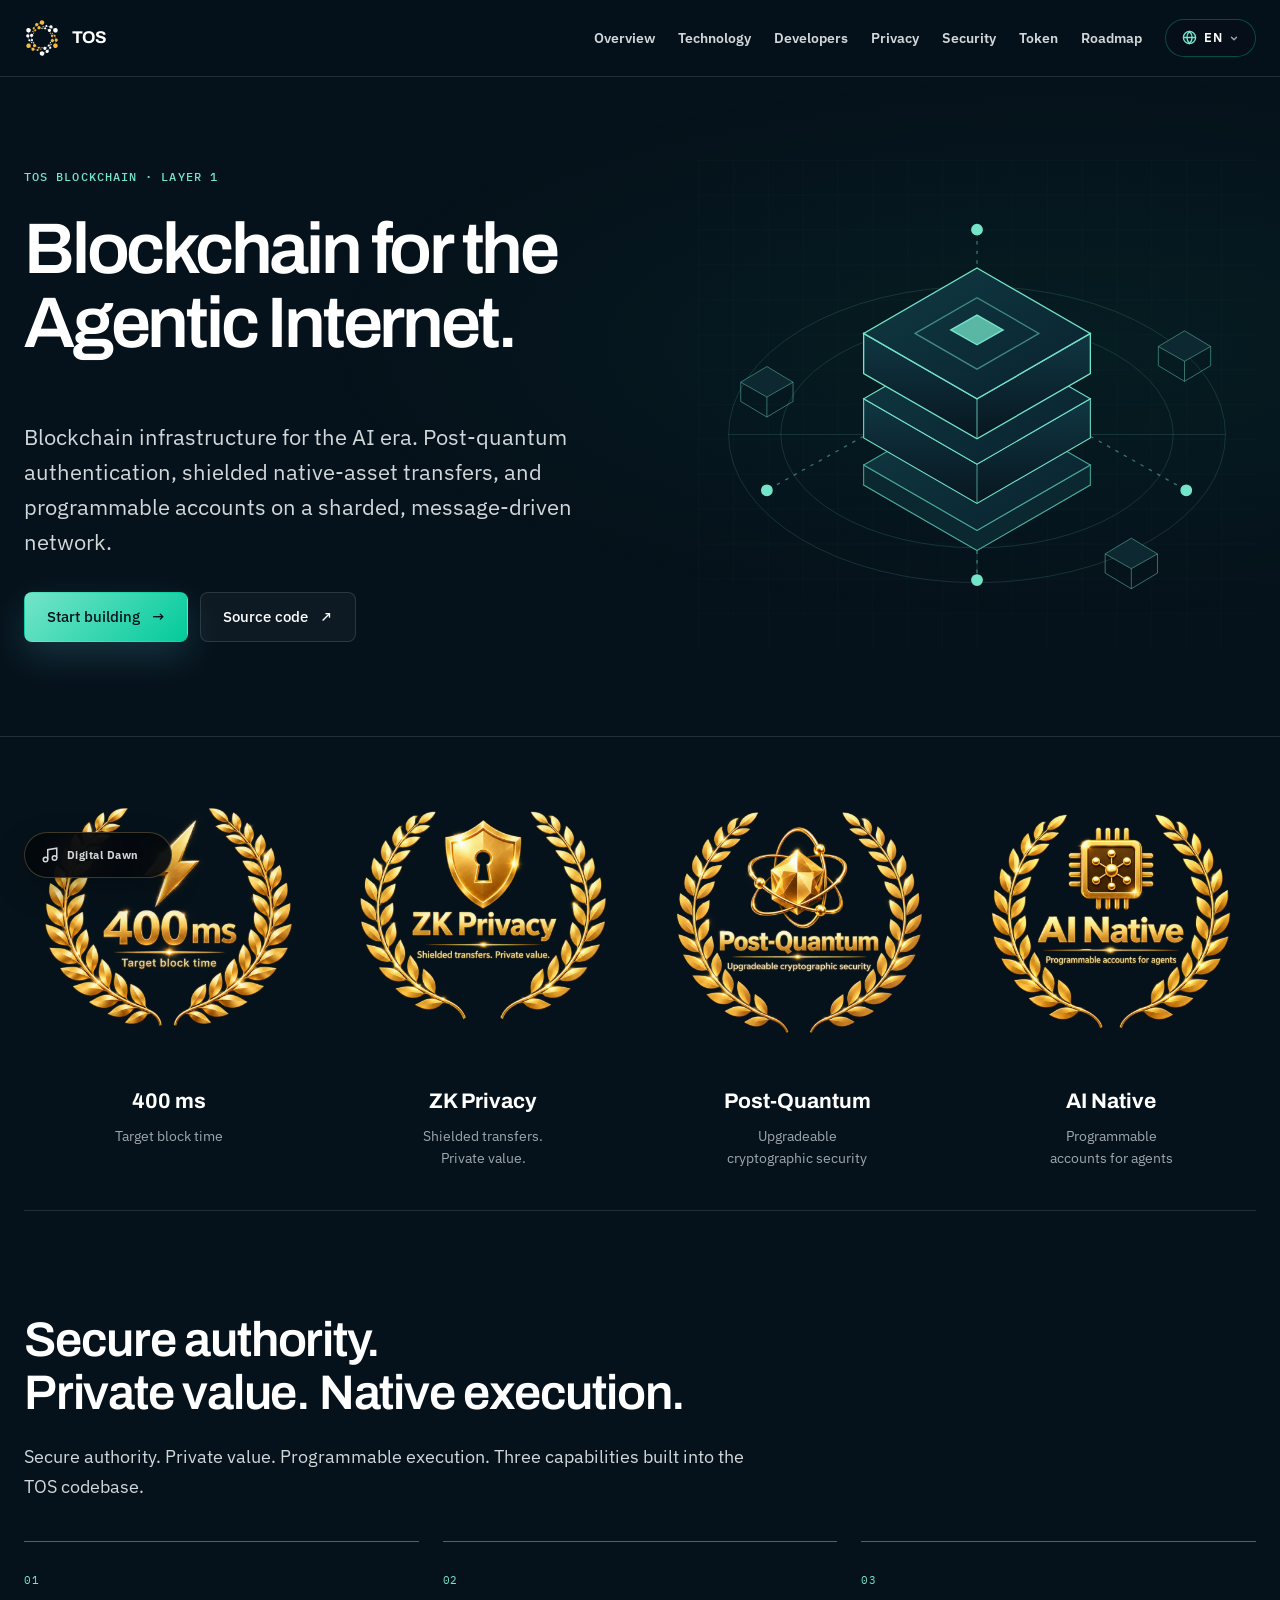
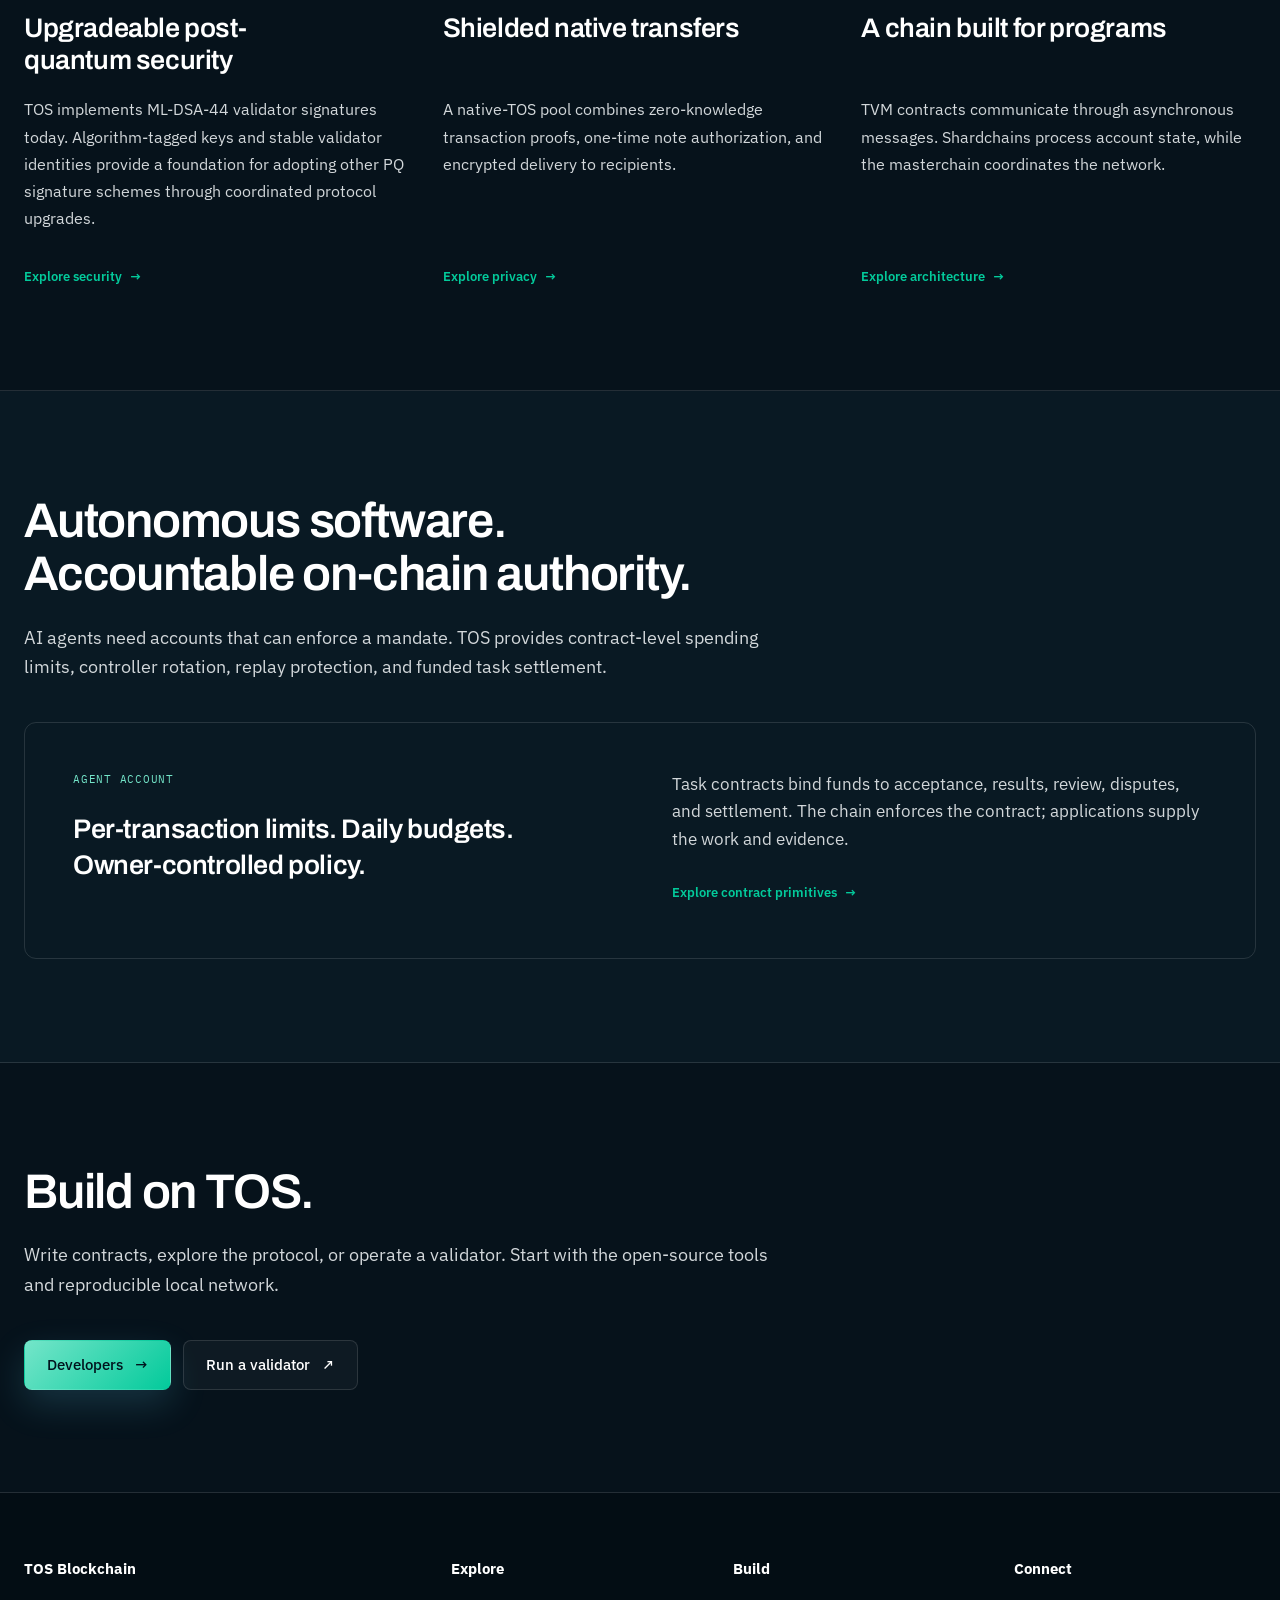
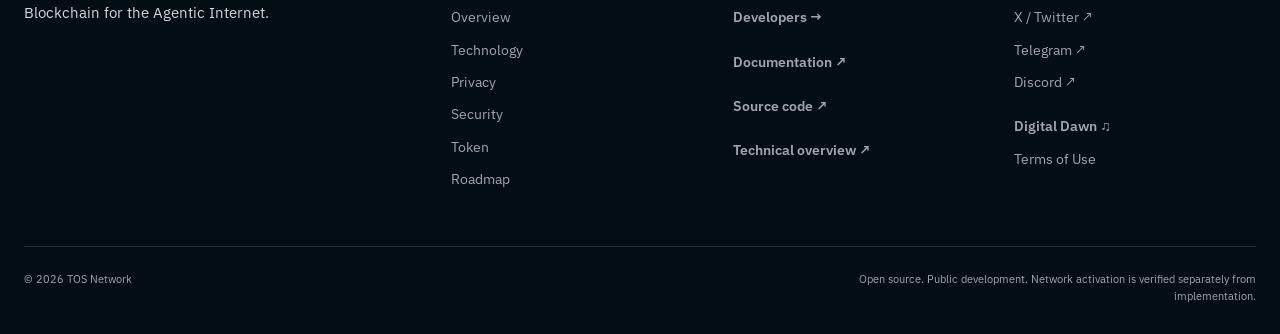
==== index.html @ 02dc3d7e "Restore original Digital Dawn floating player and audio spectrum" ====
<!doctype html>
<html lang="en">
  <head>
    <meta charset="UTF-8" />
    <meta name="viewport" content="width=device-width, initial-scale=1.0" />
    <meta
      name="description"
      content="TOS is blockchain infrastructure for the AI era: post-quantum authentication, shielded native-asset transfers, sharded execution, and programmable accounts."
    />
    <meta name="theme-color" content="#06121b" />
    <meta property="og:type" content="website" />
    <meta property="og:site_name" content="TOS Blockchain" />
    <meta
      property="og:title"
      content="TOS Blockchain | Blockchain for the Agentic Internet"
    />
    <meta
      property="og:description"
      content="TOS is blockchain infrastructure for the AI era: post-quantum authentication, shielded native-asset transfers, sharded execution, and programmable accounts."
    />
    <meta property="og:url" content="https://tos.network/" />
    <meta property="og:image" content="https://tos.network/img/800x800.png" />
    <meta name="twitter:card" content="summary" />
    <meta name="twitter:site" content="@tos_network" />
    <meta
      name="twitter:title"
      content="TOS Blockchain | Blockchain for the Agentic Internet"
    />
    <meta
      name="twitter:description"
      content="TOS is blockchain infrastructure for the AI era: post-quantum authentication, shielded native-asset transfers, sharded execution, and programmable accounts."
    />
    <meta name="twitter:image" content="https://tos.network/img/800x800.png" />
    <title>TOS Blockchain | Blockchain for the Agentic Internet</title>
    <link rel="canonical" href="https://tos.network/" />
    <link rel="icon" href="favicon.ico" />
    <link rel="sitemap" type="application/xml" href="sitemap.xml" />
    <link rel="preconnect" href="https://fonts.googleapis.com" />
    <link rel="preconnect" href="https://fonts.gstatic.com" crossorigin />
    <link
      href="https://fonts.googleapis.com/css2?family=Archivo:wght@500;600;700&amp;family=IBM+Plex+Mono:wght@400;500;600&amp;family=IBM+Plex+Sans:wght@400;500;600&amp;display=swap"
      rel="stylesheet"
    />
    <link rel="stylesheet" href="css/investor-home.css?v=20260828e" />
    <link rel="stylesheet" href="css/design-system.css?v=20260828e" />
    <link rel="stylesheet" href="css/lang-switcher.css?v=20260805b" />
    <link rel="stylesheet" href="css/blockchain.css?v=20261003e" />
    <script type="application/ld+json">
      {
        "@context": "https://schema.org",
        "@type": "WebPage",
        "name": "TOS Blockchain | Blockchain for the Agentic Internet",
        "url": "https://tos.network/",
        "description": "TOS is blockchain infrastructure for the AI era: post-quantum authentication, shielded native-asset transfers, sharded execution, and programmable accounts.",
        "isPartOf": {
          "@type": "WebSite",
          "name": "TOS Blockchain",
          "url": "https://tos.network/"
        }
      }
    </script>
  </head>
  <body class="blockchain-page">
    <a class="skip-link" href="#main">Skip to content</a>
    <header class="site-header" id="siteHeader">
      <div class="shell nav-shell">
        <a class="brand" href="index.html" aria-label="TOS Blockchain home"
          ><img src="img/logo-navbar.svg" alt="" width="36" height="36" /><span
            >TOS</span
          ></a
        ><button
          class="nav-toggle"
          id="navToggle"
          type="button"
          aria-label="Open navigation"
          aria-expanded="false"
          aria-controls="siteNav"
        >
          <span></span><span></span>
        </button>
        <nav class="site-nav" id="siteNav" aria-label="Primary navigation">
          <a href="overview.html"
            ><span data-i18n="nav.overview">Overview</span></a
          ><a href="foundation.html"
            ><span data-i18n="nav.foundation">Technology</span></a
          ><a href="platform.html"
            ><span data-i18n="nav.platform">Developers</span></a
          ><a href="privacy.html"
            ><span data-i18n="nav.privacy">Privacy</span></a
          ><a href="pq.html"><span data-i18n="nav.pq">Security</span></a
          ><a href="token.html"><span data-i18n="nav.token">Token</span></a
          ><a href="roadmap.html"
            ><span data-i18n="nav.roadmap">Roadmap</span></a
          >
          <div class="lang-switcher" id="langSwitcher">
            <button
              class="lang-toggle nav-cta"
              id="langToggle"
              type="button"
              aria-haspopup="listbox"
              aria-expanded="false"
              aria-label="Select language"
            >
              <svg
                class="lang-globe"
                width="15"
                height="15"
                viewBox="0 0 16 16"
                fill="none"
                aria-hidden="true"
              >
                <circle
                  cx="8"
                  cy="8"
                  r="6.5"
                  stroke="currentColor"
                  stroke-width="1.5"
                />
                <path
                  d="M1.5 8h13M8 1.5c1.8 1.8 2.8 4 2.8 6.5s-1 4.7-2.8 6.5c-1.8-1.8-2.8-4-2.8-6.5S6.2 3.3 8 1.5Z"
                  stroke="currentColor"
                  stroke-width="1.5"
                />
              </svg>
              <span class="lang-toggle-code" id="langToggleCode">EN</span>
              <svg
                class="lang-caret"
                width="10"
                height="10"
                viewBox="0 0 12 12"
                fill="none"
                aria-hidden="true"
              >
                <path
                  d="M3 5L6 8L9 5"
                  stroke="currentColor"
                  stroke-width="1.7"
                  stroke-linecap="round"
                  stroke-linejoin="round"
                />
              </svg>
            </button>
            <div class="lang-backdrop" id="langBackdrop"></div>
            <ul
              class="lang-dropdown"
              id="langDropdown"
              role="listbox"
              aria-label="Language"
              aria-hidden="true"
            >
              <li
                role="option"
                class="lang-option is-active"
                data-lang="en"
                aria-selected="true"
              >
                <span class="lang-option-name">English</span
                ><span class="lang-option-code">EN</span>
              </li>
              <li
                role="option"
                class="lang-option"
                data-lang="zh"
                aria-selected="false"
              >
                <span class="lang-option-name">中文</span
                ><span class="lang-option-code">ZH</span>
              </li>
              <li
                role="option"
                class="lang-option"
                data-lang="ja"
                aria-selected="false"
              >
                <span class="lang-option-name">日本語</span
                ><span class="lang-option-code">JA</span>
              </li>
              <li
                role="option"
                class="lang-option"
                data-lang="ko"
                aria-selected="false"
              >
                <span class="lang-option-name">한국어</span
                ><span class="lang-option-code">KO</span>
              </li>
            </ul>
          </div>
        </nav>
      </div>
    </header>
    <main id="main">
      <section class="chain-hero chain-home-hero">
        <div class="shell chain-hero-grid">
          <div class="chain-hero-copy">
            <p data-i18n="home.k" class="eyebrow">TOS Blockchain · Layer 1</p>
            <h1 data-i18n="home.h">
              Blockchain for the<br />Agentic Internet.
            </h1>
            <p data-i18n="home.d" class="chain-lede">
              Blockchain infrastructure for the AI era. Post-quantum
              authentication, shielded native-asset transfers, and programmable
              accounts on a sharded, message-driven network.
            </p>
            <div class="chain-actions">
              <a class="button button-primary" href="platform.html"
                ><span data-i18n="start">Start building</span> →</a
              ><a
                class="button button-secondary"
                href="https://github.com/tosnetwork/tos"
                target="_blank"
                rel="noopener"
                ><span data-i18n="source">Source code</span> ↗</a
              >
            </div>
          </div>
          <div class="chain-hero-art" aria-hidden="true">
            <img src="img/tos-blockchain.svg" width="640" height="560" alt="" />
          </div>
        </div>
      </section>
      <div class="shell chain-spec-strip chain-feature-art">
        <div>
          <picture
            ><source srcset="img/400-ms-home.webp" type="image/webp" />
            <img
              src="img/400-ms.png"
              width="2048"
              height="2048"
              alt=""
              loading="lazy"
              decoding="async"
          /></picture>
          <strong data-i18n="strip.speed.h">400 ms</strong>
          <span data-i18n="strip.speed">Target block time</span>
        </div>
        <div>
          <picture
            ><source srcset="img/zk-privacy-home.webp" type="image/webp" />
            <img
              src="img/zk-privacy.png"
              width="2048"
              height="2048"
              alt=""
              loading="lazy"
              decoding="async"
          /></picture>
          <strong data-i18n="strip.privacy.h">ZK Privacy</strong>
          <span data-i18n="strip.privacy"
            >Shielded transfers. Private value.</span
          >
        </div>
        <div>
          <picture
            ><source srcset="img/post-quantum-home.webp" type="image/webp" />
            <img
              src="img/post-quantum.png"
              width="2048"
              height="2048"
              alt=""
              loading="lazy"
              decoding="async"
          /></picture>
          <strong data-i18n="strip.pq.h">Post-Quantum</strong>
          <span data-i18n="strip.pq">Upgradeable cryptographic security</span>
        </div>
        <div>
          <picture
            ><source srcset="img/ai-native-home.webp" type="image/webp" />
            <img
              src="img/ai-native.png"
              width="2048"
              height="2048"
              alt=""
              loading="lazy"
              decoding="async"
          /></picture>
          <strong data-i18n="strip.ai.h">AI Native</strong>
          <span data-i18n="strip.ai">Programmable accounts for agents</span>
        </div>
      </div>
      <section class="chain-section">
        <div class="shell">
          <div class="chain-section-head">
            <h2 data-i18n="home.core.h">
              Secure authority.<br />Private value. Native execution.
            </h2>
            <p data-i18n="home.core.d">
              Secure authority. Private value. Programmable execution. Three
              capabilities built into the TOS codebase.
            </p>
          </div>
          <div class="chain-card-grid">
            <article class="chain-card">
              <span class="chain-card-number">01</span>
              <h3 data-i18n="home.pq.h">Upgradeable post-quantum security</h3>
              <p data-i18n="home.pq.d">
                TOS implements ML-DSA-44 validator signatures today.
                Algorithm-tagged keys and stable validator identities provide a
                foundation for adopting other PQ signature schemes through
                coordinated protocol upgrades.
              </p>
              <a class="text-link" href="pq.html"
                ><span data-i18n="home.pq.a">Explore security</span> →</a
              >
            </article>
            <article class="chain-card">
              <span class="chain-card-number">02</span>
              <h3 data-i18n="home.privacy.h">Shielded native transfers</h3>
              <p data-i18n="home.privacy.d">
                A native-TOS pool combines zero-knowledge transaction proofs,
                one-time note authorization, and encrypted delivery to
                recipients.
              </p>
              <a class="text-link" href="privacy.html"
                ><span data-i18n="home.privacy.a">Explore privacy</span> →</a
              >
            </article>
            <article class="chain-card">
              <span class="chain-card-number">03</span>
              <h3 data-i18n="home.execution.h">A chain built for programs</h3>
              <p data-i18n="home.execution.d">
                TVM contracts communicate through asynchronous messages.
                Shardchains process account state, while the masterchain
                coordinates the network.
              </p>
              <a class="text-link" href="foundation.html"
                ><span data-i18n="home.execution.a">Explore architecture</span>
                →</a
              >
            </article>
          </div>
        </div>
      </section>
      <section class="chain-section chain-section-tint">
        <div class="shell">
          <div class="chain-section-head">
            <h2 data-i18n="home.agent.h">
              Autonomous software.<br />Accountable on-chain authority.
            </h2>
            <p data-i18n="home.agent.d">
              AI agents need accounts that can enforce a mandate. TOS provides
              contract-level spending limits, controller rotation, replay
              protection, and funded task settlement.
            </p>
          </div>
          <div class="chain-account-panel">
            <div>
              <span class="chain-card-number">AGENT ACCOUNT</span>
              <h3 data-i18n="agent.limit">
                Per-transaction limits. Daily budgets.<br />Owner-controlled
                policy.
              </h3>
            </div>
            <div>
              <p data-i18n="agent.task">
                Task contracts bind funds to acceptance, results, review,
                disputes, and settlement. The chain enforces the contract;
                applications supply the work and evidence.
              </p>
              <a class="text-link" href="platform.html#contracts"
                ><span data-i18n="contracts.link"
                  >Explore contract primitives</span
                >
                →</a
              >
            </div>
          </div>
        </div>
      </section>
      <section class="chain-section">
        <div class="shell">
          <div class="chain-section-head">
            <h2 data-i18n="home.build.h">Build on TOS.</h2>
            <p data-i18n="home.build.d">
              Write contracts, explore the protocol, or operate a validator.
              Start with the open-source tools and reproducible local network.
            </p>
          </div>
          <div class="chain-actions">
            <a class="button button-primary" href="platform.html"
              ><span data-i18n="nav.platform">Developers</span> →</a
            ><a
              class="button button-secondary"
              href="https://github.com/tosnetwork/tos/blob/main/doc/Validator.md"
              target="_blank"
              rel="noopener"
              ><span data-i18n="validator.link">Run a validator</span> ↗</a
            >
          </div>
        </div>
      </section>
    </main>
    <footer class="chain-footer">
      <div class="shell">
        <div class="chain-footer-grid">
          <div>
            <strong>TOS Blockchain</strong>
            <p data-i18n="footer.tag">Blockchain for the Agentic Internet.</p>
          </div>
          <div>
            <strong><span data-i18n="footer.explore">Explore</span></strong
            ><a href="overview.html"
              ><span data-i18n="nav.overview">Overview</span></a
            ><a href="foundation.html"
              ><span data-i18n="nav.foundation">Technology</span></a
            ><a href="privacy.html"
              ><span data-i18n="nav.privacy">Privacy</span></a
            ><a href="pq.html"><span data-i18n="nav.pq">Security</span></a
            ><a href="token.html"><span data-i18n="nav.token">Token</span></a
            ><a href="roadmap.html"
              ><span data-i18n="nav.roadmap">Roadmap</span></a
            >
          </div>
          <div>
            <strong><span data-i18n="footer.build">Build</span></strong
            ><a class="text-link" href="platform.html"
              ><span data-i18n="nav.platform">Developers</span> →</a
            ><a
              class="text-link"
              href="https://github.com/tosnetwork/tos/tree/main/doc"
              target="_blank"
              rel="noopener"
              ><span data-i18n="docs">Documentation</span> ↗</a
            ><a
              class="text-link"
              href="https://github.com/tosnetwork/tos"
              target="_blank"
              rel="noopener"
              ><span data-i18n="source">Source code</span> ↗</a
            ><a
              class="text-link"
              href="https://github.com/tosnetwork/tos/blob/main/doc/pq.pdf"
              target="_blank"
              rel="noopener"
              ><span data-i18n="paper">Technical overview</span> ↗</a
            >
          </div>
          <div>
            <strong><span data-i18n="footer.connect">Connect</span></strong
            ><a href="https://x.com/tos_network" target="_blank" rel="noopener"
              >X / Twitter ↗</a
            ><a href="https://t.me/tos_network" target="_blank" rel="noopener"
              >Telegram ↗</a
            ><a
              href="https://discord.tos.network"
              target="_blank"
              rel="noopener"
              >Discord ↗</a
            ><a href="song/" class="text-link"><span>Digital Dawn ♫</span></a
            ><a href="terms.html"
              ><span data-i18n="terms">Terms of Use</span></a
            >
          </div>
        </div>
        <div class="chain-footer-bottom">
          <span>© <span id="currentYear">2026</span> TOS Network</span
          ><span data-i18n="footer.note"
            >Open source. Public development. Network activation is verified
            separately from implementation.</span
          >
        </div>
      </div>
    </footer>
    <script src="js/i18n.js?v=20261003c"></script>
    <script src="js/lang-switcher.js?v=20260805a"></script>
    <script src="js/blockchain.js?v=20261002a"></script>
    <script src="js/tos-music.js?v=20260802"></script>
  </body>
</html>
---- css/investor-home.css ----
/* Metric-matched fallback for the display face.

   The site loads Archivo with font-display: swap, so the headline first paints
   in a system face and then re-lays out when Archivo arrives. Measured at 62px,
   "Where autonomous Intent" is 735.8px in Archivo and 765.8px in Helvetica Neue
   — a 4.1% reflow on the largest text on the page. size-adjust scales the
   fallback to Archivo's advance width so the swap lands in place instead of
   snapping. The body face needs no equivalent: IBM Plex Sans and Helvetica Neue
   already agree to within 0.1%. */
@font-face {
    font-family: "Archivo Fallback";
    src: local("Helvetica Neue"), local("Helvetica"), local("Arial");
    size-adjust: 96.1%;
    ascent-override: 92%;
    descent-override: 24%;
    line-gap-override: 0%;
}

:root {
    /* The site commits to a dark appearance. Declaring it keeps browser-drawn
       chrome — scrollbars, form controls, spinners — from rendering light
       against it. */
    color-scheme: dark;

    --ink: #ffffff;
    --muted: #9fa7ad;
    --muted-strong: #d2d7da;
    --navy-950: #06121b;
    --navy-900: #081721;
    --navy-850: #0b1923;
    --navy-800: #102431;
    --line: rgba(255, 255, 255, 0.12);
    --line-strong: rgba(3, 202, 155, 0.34);
    --cyan: #03ca9b;
    --cyan-bright: #74e5c9;
    /* Lifted from #299a99, which reached only 4.68:1 on the card surface.
       Dark interfaces want 7:1 for custom foreground colors, not 4.5:1. */
    --blue: #40c0be;
    --mint: #03ca9b;
    --gold: #d8b76b;
    --danger: #ff8f8f;

    /* Type roles. Display carries headline authority, body carries the
       institutional register, mono carries on-chain data. */
    --font-display: "Archivo", "Archivo Fallback", "Helvetica Neue", Arial, sans-serif;
    --font-body: "IBM Plex Sans", "Helvetica Neue", Arial, sans-serif;
    --font-mono: "IBM Plex Mono", ui-monospace, "SFMono-Regular", Consolas, monospace;

    /* Type ladder.

       Eleven rungs with names that say what they are for, replacing the thirty
       ad-hoc pixel sizes this sheet used to carry. The point of a scale is not
       the ratio between rungs — it is that a size can only be chosen from the
       ladder, so two things that look the same size are the same size. Large
       numerals in the metric cards ride the same top rungs as display headings
       rather than keeping a private set. */
--text-2xs:  clamp(10px, 0.585rem + 0.167vw, 11.5px);
    --text-xs:   clamp(12px, 0.710rem + 0.167vw, 13.5px);
    --text-sm:   clamp(13.5px, 0.778rem + 0.278vw, 16px);
    --text-base: clamp(15px, 0.885rem + 0.222vw, 17px);
    --text-md:   clamp(16.5px, 0.965rem + 0.278vw, 19px);
    --text-lg:   clamp(18px, 1.046rem + 0.333vw, 21px);
    --text-xl:   clamp(20px, 1.144rem + 0.444vw, 24px);
    --text-2xl:  clamp(22px, 1.164rem + 0.889vw, 30px);
    --text-3xl:  clamp(28px, 1.433rem + 1.333vw, 40px);
    --text-4xl:  clamp(32px, 1.419rem + 2.444vw, 54px);
    --text-5xl:  clamp(38px, 1.742rem + 2.667vw, 62px);


    /* Spacing ladder.

       Sixty-three distinct pixel gaps became eleven rungs. Negative space is
       how grouping is expressed, so gaps that differ by one or two pixels are
       not a finer distinction — they are noise that makes "these two belong
       together" impossible to say. */
    --space-1: 4px;
    --space-2: 8px;
    --space-3: 12px;
    --space-4: 16px;
    --space-5: 20px;
    --space-6: 24px;
    --space-7: 32px;
    --space-8: 40px;
    --space-9: 48px;
    --space-10: 64px;
    --space-11: 80px;

    --space-section: clamp(72px, 9vw, 120px);
    --space-section-lg: clamp(96px, 12vw, 168px);

    --shell: min(1240px, calc(100vw - 48px));
    --shell-narrow: min(760px, calc(100vw - 48px));

    /* Shape lock: controls 8px, cards 12px, panels 16px. No pills,
       no mixed systems. Institutional reads tighter than consumer. */
    --radius-control: 8px;
    --radius-sm: 12px;
    --radius-md: 12px;
    --radius-lg: 16px;

    --shadow: 0 24px 64px rgba(0, 0, 0, 0.38);
}

*,
*::before,
*::after {
    box-sizing: border-box;
}

html {
    scroll-behavior: smooth;
    scroll-padding-top: var(--space-11);
}

body {
    margin: 0;
    color: var(--ink);
    background:
        radial-gradient(circle at 85% 6%, rgba(3, 202, 155, 0.085), transparent 28rem),
        radial-gradient(circle at 0% 16%, rgba(41, 154, 153, 0.055), transparent 30rem),
        var(--navy-950);
    font-family: var(--font-body);
    font-size: var(--text-sm);
    line-height: 1.65;
    overflow-x: hidden;
}

body::before {
    content: "";
    position: fixed;
    inset: 0;
    z-index: -1;
    pointer-events: none;
    opacity: 0.2;
    background-image:
        linear-gradient(rgba(255,255,255,0.025) 1px, transparent 1px),
        linear-gradient(90deg, rgba(255,255,255,0.025) 1px, transparent 1px);
    background-size: 64px 64px;
    -webkit-mask-image: linear-gradient(to bottom, black, transparent 72%);
    mask-image: linear-gradient(to bottom, black, transparent 72%);
}

::selection {
    color: #02131d;
    background: var(--cyan);
}

img {
    display: block;
    max-width: 100%;
}

.visually-hidden {
    position: absolute !important;
    width: 1px !important;
    height: 1px !important;
    padding: 0 !important;
    margin: -1px !important;
    overflow: hidden !important;
    clip: rect(0, 0, 0, 0) !important;
    white-space: nowrap !important;
    border: 0 !important;
}

a {
    color: inherit;
    text-decoration: none;
}

button,
a {
    -webkit-tap-highlight-color: transparent;
}

button,
input {
    font: inherit;
}

h1,
h2,
h3,
p {
    margin-top: 0;
}

h1,
h2,
h3 {
    font-family: var(--font-display);
    letter-spacing: -0.03em;
}

.shell {
    width: var(--shell);
    margin-inline: auto;
}

.skip-link {
    position: fixed;
    top: 12px;
    left: 12px;
    z-index: 200;
    padding: var(--space-2) var(--space-4);
    border-radius: 8px;
    color: #00121c;
    background: var(--cyan);
    transform: translateY(-150%);
}

.skip-link:focus {
    transform: translateY(0);
}

.site-header {
    position: fixed;
    top: 0;
    right: 0;
    left: 0;
    z-index: 100;
    border-bottom: 1px solid transparent;
    transition: background 180ms ease, border-color 180ms ease, backdrop-filter 180ms ease;
}

.site-header.is-scrolled {
    border-color: var(--line);
    background: rgba(3, 8, 18, 0.84);
    -webkit-backdrop-filter: blur(20px);
    backdrop-filter: blur(20px);
}

.nav-shell {
    display: flex;
    min-height: 76px;
    align-items: center;
    justify-content: space-between;
    gap: var(--space-5);
}

.brand {
    display: inline-flex;
    flex-shrink: 0;
    align-items: center;
    gap: var(--space-3);
    font-family: var(--font-display);
    font-weight: 700;
    letter-spacing: -0.03em;
    white-space: nowrap;
}

.brand img {
    width: 36px;
    height: 36px;
}

.site-nav {
    display: flex;
    align-items: center;
    gap: var(--space-7);
    min-width: 0;
    overflow: visible;
    scrollbar-width: thin;
    scrollbar-color: var(--line-strong) transparent;
}

.site-nav::-webkit-scrollbar {
    height: 4px;
}

.site-nav::-webkit-scrollbar-track {
    background: transparent;
}

.site-nav::-webkit-scrollbar-thumb {
    background: var(--line-strong);
    border-radius: 4px;
}

.site-nav > a {
    flex-shrink: 0;
    white-space: nowrap;
    color: var(--muted-strong);
    font-size: var(--text-xs);
    font-weight: 600;
    transition: color 160ms ease;
}

.site-nav > a:hover,
.site-nav > a:focus-visible {
    color: var(--cyan-bright);
}

.site-nav .nav-cta {
    position: sticky;
    right: 0;
    z-index: 1;
    flex-shrink: 0;
    padding: var(--space-2) var(--space-4);
    border: 1px solid var(--line-strong);
    border-radius: 999px;
    color: var(--ink);
    background: rgba(6, 14, 26, 0.94);
    -webkit-backdrop-filter: blur(10px);
    backdrop-filter: blur(10px);
}

.nav-toggle {
    display: none;
    width: 44px;
    height: 44px;
    border: 1px solid var(--line);
    border-radius: 12px;
    background: rgba(255,255,255,0.035);
}

.nav-toggle span {
    display: block;
    width: 20px;
    height: 1px;
    margin: 6px auto;
    background: var(--ink);
    transition: transform 160ms ease;
}

.hero {
    position: relative;
    min-height: 890px;
    padding: 166px 0 104px;
    overflow: hidden;
}

.hero::after {
    content: "";
    position: absolute;
    right: -20%;
    bottom: -48%;
    width: 880px;
    height: 880px;
    border-radius: 50%;
    background: radial-gradient(circle, rgba(50, 136, 255, 0.18), rgba(50, 136, 255, 0) 68%);
    pointer-events: none;
}

.hero-grid {
    position: absolute;
    inset: 0;
    opacity: 0.38;
    background-image:
        linear-gradient(rgba(83, 157, 255, 0.08) 1px, transparent 1px),
        linear-gradient(90deg, rgba(83, 157, 255, 0.08) 1px, transparent 1px);
    background-size: 72px 72px;
    -webkit-mask-image: radial-gradient(ellipse at 55% 20%, black 5%, transparent 70%);
    mask-image: radial-gradient(ellipse at 55% 20%, black 5%, transparent 70%);
}

.hero-orbit {
    position: absolute;
    top: 5%;
    right: -8%;
    width: 640px;
    height: 640px;
    border: 1px solid rgba(101, 221, 255, 0.12);
    border-radius: 50%;
}

.hero-orbit::before,
.hero-orbit::after {
    content: "";
    position: absolute;
    width: 8px;
    height: 8px;
    border-radius: 50%;
    background: var(--cyan);
    box-shadow: 0 0 20px var(--cyan);
}

.hero-orbit::before {
    top: 17%;
    left: 13%;
}

.hero-orbit::after {
    right: 5%;
    bottom: 30%;
}

.hero-orbit-two {
    top: 20%;
    right: 4%;
    width: 420px;
    height: 420px;
    opacity: 0.7;
}

.hero-layout {
    position: relative;
    z-index: 2;
    display: grid;
    grid-template-columns: minmax(0, 1.55fr) minmax(340px, 0.72fr);
    gap: var(--space-11);
    align-items: center;
}

.eyebrow,
.kicker {
    color: var(--cyan);
    font-size: var(--text-2xs);
    font-weight: 600;
    letter-spacing: 0.12em;
    text-transform: uppercase;
}

.eyebrow {
    display: inline-flex;
    align-items: center;
    gap: var(--space-2);
    margin-bottom: var(--space-6);
    padding: var(--space-2) var(--space-3);
    border: 1px solid rgba(101, 221, 255, 0.2);
    border-radius: 999px;
    background: rgba(101, 221, 255, 0.045);
}

.kicker {
    color: var(--gold);
}

.eyebrow-dot {
    width: 7px;
    height: 7px;
    border-radius: 50%;
    background: var(--mint);
    box-shadow: 0 0 16px var(--mint);
}

.hero h1 {
    max-width: 900px;
    margin-bottom: var(--space-6);
    font-size: var(--text-5xl);
    font-weight: 700;
    line-height: 0.99;
}

.hero h1 span {
    color: transparent;
    background: linear-gradient(108deg, #fff 0%, var(--cyan-bright) 45%, #67a4ff 100%);
    -webkit-background-clip: text;
    background-clip: text;
}

.hero-lede {
    max-width: 800px;
    margin-bottom: var(--space-4);
    color: var(--muted-strong);
    font-size: var(--text-xl);
    line-height: 1.52;
}

.hero-detail {
    max-width: 760px;
    margin-bottom: var(--space-7);
    color: var(--muted);
    font-size: var(--text-sm);
}

.hero-actions {
    display: flex;
    flex-wrap: wrap;
    gap: var(--space-3);
}

.button {
    display: inline-flex;
    min-height: 50px;
    align-items: center;
    justify-content: center;
    gap: var(--space-3);
    padding: var(--space-3) var(--space-5);
    border: 1px solid var(--line);
    border-radius: 12px;
    font-size: var(--text-xs);
    font-weight: 600;
    transition: transform 160ms ease, border-color 160ms ease, background 160ms ease;
}

.button:hover,
.button:focus-visible {
    transform: translateY(-2px);
}

.button-primary {
    border-color: transparent;
    color: #00131d;
    background: linear-gradient(135deg, var(--cyan-bright), var(--cyan));
    box-shadow: 0 14px 36px rgba(101, 221, 255, 0.17);
}

.button-secondary {
    color: var(--ink);
    background: rgba(255,255,255,0.035);
}

.button-secondary:hover,
.button-secondary:focus-visible {
    border-color: var(--line-strong);
    background: rgba(101, 221, 255, 0.05);
}

.maturity-line {
    display: flex;
    flex-wrap: wrap;
    gap: var(--space-2) var(--space-6);
    margin-top: var(--space-7);
    margin-bottom: 0;
    padding: 0;
    color: var(--muted);
    font-size: var(--text-2xs);
    list-style: none;
}

.maturity-line li {
    position: relative;
}

.maturity-line li:not(:last-child)::after {
    content: "";
    position: absolute;
    top: 50%;
    right: -14px;
    width: 3px;
    height: 3px;
    border-radius: 50%;
    background: var(--line-strong);
}

.maturity-line strong {
    margin-right: var(--space-1);
    color: var(--mint);
}

.hero-thesis {
    padding: var(--space-6);
    border: 1px solid var(--line-strong);
    border-radius: var(--radius-lg);
    background:
        linear-gradient(145deg, rgba(19, 47, 76, 0.08), rgba(6, 16, 30, 0.13));
    box-shadow: var(--shadow);
    -webkit-backdrop-filter: blur(3px);
    backdrop-filter: blur(3px);
}

.panel-label {
    margin-bottom: var(--space-1);
    color: var(--muted);
    font-size: var(--text-2xs);
    font-weight: 600;
    letter-spacing: 0.12em;
    text-transform: uppercase;
}

.thesis-item {
    display: grid;
    grid-template-columns: 34px 1fr;
    gap: var(--space-3);
    padding: 22px 0;
    border-bottom: 1px solid var(--line);
}

.thesis-item:last-child {
    padding-bottom: var(--space-1);
    border-bottom: 0;
}

.thesis-item > span {
    color: var(--cyan);
    font-family: var(--font-display);
    font-size: var(--text-2xs);
    font-weight: 700;
}

.thesis-item strong {
    display: block;
    margin-bottom: var(--space-1);
    color: var(--ink);
    font-family: var(--font-display);
    font-size: var(--text-sm);
}

.thesis-item p {
    margin-bottom: 0;
    color: var(--muted);
    font-size: var(--text-xs);
    line-height: 1.6;
}

.proof-strip {
    position: relative;
    z-index: 3;
    border-top: 1px solid var(--line);
    border-bottom: 1px solid var(--line);
    background: rgba(8, 21, 36, 0.72);
}

.proof-grid {
    display: grid;
    grid-template-columns: repeat(4, 1fr);
}

.proof-grid > div {
    padding: var(--space-5) var(--space-6);
    border-right: 1px solid var(--line);
}

.proof-grid > div:first-child {
    padding-left: 0;
}

.proof-grid > div:last-child {
    border-right: 0;
}

.proof-grid span,
.proof-grid strong {
    display: block;
}

.proof-grid span {
    margin-bottom: var(--space-1);
    color: var(--gold);
    font-size: var(--text-2xs);
    font-weight: 600;
    letter-spacing: 0.12em;
    text-transform: uppercase;
}

.proof-grid strong {
    color: var(--muted-strong);
    font-size: var(--text-xs);
    font-weight: 600;
}

.agent-ecosystem {
    position: relative;
    overflow: hidden;
    padding: clamp(88px, 9vw, 140px) 0 clamp(72px, 8vw, 120px);
    border-bottom: 1px solid var(--line);
    background:
        radial-gradient(circle at 84% 25%, rgba(216, 183, 107, 0.06), transparent 30%),
        #06121b;
}

.agent-ecosystem::before {
    position: absolute;
    inset: 0;
    background-image: linear-gradient(rgba(255, 255, 255, 0.022) 1px, transparent 1px), linear-gradient(90deg, rgba(255, 255, 255, 0.022) 1px, transparent 1px);
    background-size: 56px 56px;
    content: "";
    pointer-events: none;
}

.agent-ecosystem-intro {
    position: relative;
    z-index: 1;
    display: grid;
    grid-template-columns: minmax(0, 1.1fr) minmax(300px, 0.65fr);
    gap: var(--space-10);
    align-items: end;
    margin-bottom: var(--space-9);
}

.agent-ecosystem-intro h2 {
    max-width: 780px;
    margin: 12px 0 0;
    color: #f4f7fb;
    font: 700 var(--text-3xl)/1.05 var(--font-display);
    letter-spacing: -0.03em;
    text-transform: uppercase;
}

.agent-ecosystem-intro > p {
    max-width: 520px;
    margin: 0 0 4px;
    color: #93a5b9;
    font-size: var(--text-sm);
    line-height: 1.7;
}

.agent-ecosystem-grid {
    position: relative;
    z-index: 1;
    display: flex;
    flex-wrap: wrap;
    align-items: stretch;
    justify-content: center;
    gap: var(--space-4);
    margin: 0;
    padding: 0;
    list-style: none;
}

@media (max-width: 820px) {
    .agent-ecosystem-intro {
        grid-template-columns: 1fr;
        gap: var(--space-6);
        margin-bottom: var(--space-7);
    }
}

.agent-chip {
    display: flex;
    width: 128px;
    flex-direction: column;
    align-items: center;
    gap: var(--space-2);
    padding: var(--space-5) var(--space-2) var(--space-4);
    border: 1px solid var(--line);
    border-radius: var(--radius-md);
    background: rgba(255, 255, 255, 0.02);
    transition: border-color 0.2s ease, transform 0.2s ease, background 0.2s ease;
}

.agent-chip:hover {
    border-color: var(--line-strong);
    background: rgba(255, 255, 255, 0.045);
    transform: translateY(-2px);
}

.agent-icon {
    display: flex;
    align-items: center;
    justify-content: center;
    width: 40px;
    height: 40px;
    color: var(--cyan);
}

.agent-chip:nth-child(3n+2) .agent-icon {
    color: var(--gold);
}

.agent-chip:nth-child(3n+3) .agent-icon {
    color: var(--cyan-bright);
}

.agent-icon svg {
    width: 100%;
    height: 100%;
}

.agent-chip-brand {
    border-color: rgba(216, 183, 107, 0.28);
    background: rgba(216, 183, 107, 0.05);
}

.agent-chip-brand:hover {
    border-color: rgba(216, 183, 107, 0.5);
    background: rgba(216, 183, 107, 0.08);
}

.agent-chip-brand .agent-icon {
    width: 44px;
    height: 44px;
}

.agent-icon img {
    width: 100%;
    height: 100%;
    object-fit: contain;
}

.agent-chip-brand .agent-name {
    color: var(--muted-strong);
}

.agent-name {
    color: var(--muted);
    font-size: var(--text-xs);
    font-weight: 600;
    letter-spacing: 0.04em;
    text-align: center;
}

@media (max-width: 640px) {
    .agent-chip {
        width: 104px;
        padding: var(--space-4) var(--space-2) var(--space-3);
    }

    .agent-icon {
        width: 32px;
        height: 32px;
    }
}

.section {
    position: relative;
    padding: 128px 0;
}

.section-intro {
    display: grid;
    grid-template-columns: 0.85fr 1.55fr 1fr;
    gap: var(--space-9);
    align-items: start;
    margin-bottom: var(--space-10);
}

.section-intro.narrow {
    display: block;
    max-width: 850px;
}

.section-intro.narrow h2 {
    max-width: 780px;
}

.section-intro .kicker,
.kicker {
    margin: 6px 0 16px;
}

.section-intro h2,
.edge h2,
.flywheel h2,
.diligence h2,
.faq h2 {
    margin-bottom: 0;
    font-size: var(--text-3xl);
    line-height: 1.1;
}

.section-intro > p:last-child,
.section-intro.narrow > p:last-child {
    color: var(--muted);
    font-size: var(--text-base);
}

.section-intro.narrow > p:last-child {
    max-width: 730px;
    margin-top: var(--space-5);
}

.opportunity {
    background: linear-gradient(180deg, rgba(8, 20, 34, 0.84), rgba(3, 8, 18, 0));
}

.opportunity .section-intro.narrow {
    max-width: 1020px;
}

.opportunity .section-intro.narrow h2 + p {
    max-width: 730px;
    margin-top: var(--space-5);
}

.a2a-economy {
    border-top: 1px solid var(--line);
}

.a2a-tagline {
    margin: 0 0 28px;
    max-width: 640px;
    font-family: var(--font-display);
    font-weight: 700;
    font-size: var(--text-2xl);
    line-height: 1.25;
    background: linear-gradient(100deg, #fff 0%, var(--gold) 60%, #f2c879 100%);
    -webkit-background-clip: text;
    background-clip: text;
    color: transparent;
}

.a2a-visual {
    position: relative;
    margin-bottom: var(--space-9);
}

.a2a-visual-copy {
    position: absolute;
    inset: 18px;
    z-index: 2;
    display: flex;
    flex-direction: column;
    gap: var(--space-4);
    max-width: 640px;
    padding: var(--space-8) var(--space-9);
    background: linear-gradient(115deg, rgba(3, 8, 18, 0.92) 0%, rgba(3, 8, 18, 0.78) 42%, rgba(3, 8, 18, 0.1) 82%, rgba(3, 8, 18, 0) 100%);
    pointer-events: none;
}

.a2a-visual-copy .kicker {
    margin: 0;
}

.a2a-visual-copy h2 {
    margin: 0;
    font-size: var(--text-3xl);
    line-height: 1.15;
}

.a2a-visual-copy > p:last-child {
    margin: 0;
    max-width: 520px;
    color: var(--muted);
    font-size: var(--text-sm);
    line-height: 1.65;
}

.shift-grid {
    display: grid;
    grid-template-columns: repeat(3, 1fr);
    gap: var(--space-4);
}

.shift-card {
    position: relative;
    min-height: 360px;
    padding: var(--space-7);
    border: 1px solid var(--line-strong);
    border-radius: var(--radius-md);
    overflow: hidden;
    background:
        linear-gradient(155deg, rgba(18, 44, 71, 0.22), rgba(6, 14, 26, 0.3));
}

.shift-card::after {
    content: "";
    position: absolute;
    right: -80px;
    bottom: -100px;
    width: 220px;
    height: 220px;
    border-radius: 50%;
    background: radial-gradient(circle, rgba(69, 153, 255, 0.16), transparent 68%);
}

.shift-number {
    display: block;
    margin-bottom: var(--space-11);
    color: rgba(101, 221, 255, 0.44);
    font-family: var(--font-display);
    font-size: var(--text-xs);
    font-weight: 700;
}

.shift-tag {
    margin-bottom: var(--space-2);
    color: var(--mint);
    font-size: var(--text-2xs);
    font-weight: 700;
    letter-spacing: 0.12em;
    text-transform: uppercase;
}

.shift-card h3 {
    margin-bottom: var(--space-4);
    font-size: var(--text-xl);
    line-height: 1.2;
}

.shift-card > p:last-child {
    position: relative;
    z-index: 2;
    margin-bottom: 0;
    color: var(--muted);
    font-size: var(--text-xs);
}

.platform {
    border-top: 1px solid var(--line);
}

.transaction-flow {
    display: grid;
    grid-template-columns: repeat(5, 1fr);
    gap: var(--space-6);
    align-items: center;
    margin: 58px 0 52px;
    padding: var(--space-6);
    border: 1px solid var(--line);
    border-radius: var(--radius-md);
    background: rgba(9, 24, 39, 0.72);
    list-style: none;
}

.flow-step {
    position: relative;
    min-height: 160px;
    padding: var(--space-5);
    border-radius: var(--radius-sm);
    background: rgba(255,255,255,0.025);
}

.flow-step:not(:last-child)::after {
    content: "";
    position: absolute;
    top: 50%;
    left: calc(100% + 1px);
    width: 26px;
    height: 1px;
    background: linear-gradient(90deg, var(--line-strong), var(--cyan));
}

.flow-step span {
    display: block;
    margin-bottom: var(--space-6);
    color: var(--cyan);
    font-size: var(--text-2xs);
    font-weight: 600;
}

.flow-step strong {
    display: block;
    margin-bottom: var(--space-2);
    font-family: var(--font-display);
    font-size: var(--text-base);
}

.flow-step p {
    margin: 0;
    color: var(--muted);
    font-size: var(--text-2xs);
    line-height: 1.55;
}

.principles-grid {
    display: grid;
    grid-template-columns: repeat(auto-fit, minmax(220px, 1fr));
    gap: var(--space-4);
}

.principle {
    padding: var(--space-6);
    border-top: 1px solid var(--line-strong);
    background: linear-gradient(180deg, rgba(101, 221, 255, 0.05), transparent);
}

.principle-icon {
    display: grid;
    width: 42px;
    height: 42px;
    margin-bottom: var(--space-6);
    place-items: center;
    border: 1px solid var(--line-strong);
    border-radius: 50%;
    color: var(--cyan);
    font-size: var(--text-2xs);
    font-weight: 600;
}

.principle h3 {
    margin-bottom: var(--space-3);
    font-size: var(--text-md);
}

.principle p {
    margin: 0;
    color: var(--muted);
    font-size: var(--text-xs);
}

.openfox {
    overflow: hidden;
    border-top: 1px solid rgba(216, 183, 107, 0.22);
    border-bottom: 1px solid rgba(216, 183, 107, 0.22);
    background:
        radial-gradient(circle at 18% 28%, rgba(216, 183, 107, 0.13), transparent 28rem),
        radial-gradient(circle at 88% 78%, rgba(114, 210, 178, 0.09), transparent 28rem),
        linear-gradient(155deg, rgba(12, 27, 42, 0.96), rgba(4, 11, 20, 0.98));
}

.openfox-grid {
    position: absolute;
    inset: 0;
    opacity: 0.25;
    pointer-events: none;
    background-image:
        linear-gradient(rgba(216, 183, 107, 0.055) 1px, transparent 1px),
        linear-gradient(90deg, rgba(216, 183, 107, 0.055) 1px, transparent 1px);
    background-size: 72px 72px;
    -webkit-mask-image: radial-gradient(ellipse at 35% 40%, black, transparent 72%);
    mask-image: radial-gradient(ellipse at 35% 40%, black, transparent 72%);
}

.openfox-intro {
    position: relative;
    display: grid;
    grid-template-columns: minmax(300px, 0.68fr) minmax(0, 1.32fr);
    gap: var(--space-11);
    align-items: center;
}

.openfox-identity {
    position: relative;
    display: grid;
    min-height: 470px;
    place-items: center;
    align-content: center;
    padding: var(--space-9) var(--space-7);
    border: 1px solid rgba(216, 183, 107, 0.25);
    border-radius: var(--radius-lg);
    text-align: center;
    background:
        linear-gradient(145deg, rgba(216, 183, 107, 0.08), rgba(8, 21, 34, 0.88));
    box-shadow: var(--shadow);
}

.openfox-identity::before,
.openfox-identity::after {
    content: "";
    position: absolute;
    width: 9px;
    height: 9px;
    border: 1px solid var(--gold);
    border-radius: 50%;
    background: var(--navy-900);
    box-shadow: none;
}

.openfox-identity::before {
    top: 22px;
    right: 24px;
}

.openfox-identity::after {
    bottom: 26px;
    left: 22px;
    border-color: var(--mint);
    box-shadow: none;
}

.openfox-state {
    position: absolute;
    top: 22px;
    left: 22px;
    padding: var(--space-2) var(--space-2);
    border: 1px solid rgba(216, 183, 107, 0.3);
    border-radius: 999px;
    color: var(--gold);
    font-size: var(--text-2xs);
    font-weight: 600;
    letter-spacing: 0.12em;
    text-transform: uppercase;
    background: rgba(216, 183, 107, 0.05);
}

.openfox-identity img {
    width: auto;
    height: 210px;
    max-width: 100%;
    margin-bottom: var(--space-6);
    object-fit: contain;
    filter: drop-shadow(0 20px 32px rgba(0, 0, 0, 0.28));
}

.openfox-identity > p {
    max-width: 310px;
    margin: 21px 0 0;
    color: var(--muted);
    font-size: var(--text-2xs);
}

.openfox-pitch h2 {
    max-width: 800px;
    margin-bottom: var(--space-6);
    font-size: var(--text-3xl);
    line-height: 1.04;
}

.openfox-pitch .openfox-lede {
    max-width: 790px;
    margin-bottom: var(--space-4);
    color: var(--muted-strong);
    font-size: var(--text-md);
}

.openfox-pitch > p:not(.kicker):not(.openfox-lede) {
    max-width: 740px;
    margin-bottom: var(--space-3);
    color: var(--muted);
    font-size: var(--text-xs);
}

.openfox-pitch code {
    color: var(--cyan-bright);
}

.openfox-equation {
    position: relative;
    display: grid;
    grid-template-columns: 1fr 42px 1fr 42px 1fr;
    gap: var(--space-2);
    align-items: stretch;
    margin-top: var(--space-11);
    padding: var(--space-3);
    border: 1px solid var(--line);
    border-radius: var(--radius-lg);
    background: rgba(2, 8, 15, 0.58);
}

.openfox-equation article {
    min-width: 0;
    padding: var(--space-6);
    border: 1px solid rgba(120, 207, 231, 0.18);
    border-radius: 12px;
    background: rgba(120, 207, 231, 0.035);
}

.openfox-equation article.openfox-equation-fox {
    border-color: rgba(216, 183, 107, 0.32);
    background: linear-gradient(145deg, rgba(216, 183, 107, 0.1), rgba(114, 210, 178, 0.035));
}

.openfox-equation article > span,
.openfox-equation article > strong {
    display: block;
}

.openfox-equation article > span {
    margin-bottom: var(--space-4);
    color: var(--cyan);
    font-size: var(--text-2xs);
    font-weight: 600;
    letter-spacing: 0.12em;
    text-transform: uppercase;
}

.openfox-equation article.openfox-equation-fox > span {
    color: var(--gold);
}

.openfox-equation article > strong {
    margin-bottom: var(--space-3);
    color: var(--ink);
    font-family: var(--font-display);
    font-size: var(--text-xl);
}

.openfox-equation article > p {
    margin: 0;
    color: var(--muted);
    font-size: var(--text-2xs);
}

.openfox-equation > i {
    display: grid;
    place-items: center;
    color: var(--gold);
    font-family: var(--font-display);
    font-size: var(--text-xl);
    font-style: normal;
}

.openfox-loop {
    display: grid;
    grid-template-columns: repeat(4, 1fr);
    gap: var(--space-3);
    margin: 22px 0 0;
    padding: 0;
    list-style: none;
}

.openfox-loop li {
    min-height: 230px;
    padding: var(--space-6);
    border: 1px solid var(--line);
    border-radius: var(--radius-md);
    background: rgba(255, 255, 255, 0.025);
}

.openfox-loop span,
.openfox-loop strong {
    display: block;
}

.openfox-loop span {
    margin-bottom: var(--space-9);
    color: var(--gold);
    font-size: var(--text-2xs);
    font-weight: 600;
}

.openfox-loop strong {
    margin-bottom: var(--space-2);
    font-family: var(--font-display);
    font-size: var(--text-base);
}

.openfox-loop p {
    margin: 0;
    color: var(--muted);
    font-size: var(--text-2xs);
}

.openfox-boundary {
    display: grid;
    grid-template-columns: minmax(250px, 0.65fr) minmax(0, 1.35fr);
    gap: var(--space-8);
    align-items: center;
    margin-top: var(--space-5);
    padding: var(--space-6) var(--space-7);
    border-left: 2px solid var(--gold);
    background: rgba(216, 183, 107, 0.055);
}

.openfox-boundary strong {
    font-family: var(--font-display);
    font-size: var(--text-base);
}

.openfox-boundary p {
    margin: 0;
    color: var(--muted);
    font-size: var(--text-2xs);
}

.ard-discovery {
    overflow: hidden;
    border-top: 1px solid var(--line);
    border-bottom: 1px solid var(--line);
    background:
        radial-gradient(circle at 9% 12%, rgba(114, 210, 178, 0.1), transparent 26rem),
        radial-gradient(circle at 91% 84%, rgba(77, 136, 223, 0.14), transparent 30rem),
        rgba(6, 17, 30, 0.72);
}

.ard-stack {
    padding: var(--space-2);
    border: 1px solid var(--line);
    border-radius: var(--radius-lg);
    background: rgba(2, 8, 16, 0.55);
    box-shadow: var(--shadow);
}

.ard-layer {
    padding: var(--space-7);
    border: 1px solid var(--line);
    border-radius: 12px;
}

.ard-layer-open {
    border-color: rgba(114, 210, 178, 0.26);
    background:
        linear-gradient(135deg, rgba(114, 210, 178, 0.08), rgba(5, 16, 28, 0.78));
}

.ard-layer-tos {
    border-color: rgba(120, 207, 231, 0.28);
    background:
        linear-gradient(135deg, rgba(77, 136, 223, 0.1), rgba(5, 16, 28, 0.82));
}

.ard-layer-heading {
    display: flex;
    align-items: flex-start;
    justify-content: space-between;
    gap: var(--space-6);
    margin-bottom: var(--space-6);
}

.ard-layer-heading span {
    display: block;
    margin-bottom: var(--space-2);
    color: var(--muted);
    font-size: var(--text-2xs);
    font-weight: 600;
    letter-spacing: 0.12em;
    text-transform: uppercase;
}

.ard-layer-heading h3 {
    margin: 0;
    font-size: var(--text-3xl);
    line-height: 1.15;
}

.ard-layer-heading b {
    flex: 0 0 auto;
    padding: var(--space-2) var(--space-3);
    border: 1px solid var(--line-strong);
    border-radius: 999px;
    color: var(--cyan-bright);
    font-size: var(--text-2xs);
    letter-spacing: 0.12em;
    text-transform: uppercase;
    background: rgba(120, 207, 231, 0.06);
}

.ard-layer-open .ard-layer-heading b {
    border-color: rgba(114, 210, 178, 0.34);
    color: var(--mint);
    background: rgba(114, 210, 178, 0.06);
}

.ard-flow {
    display: grid;
    grid-template-columns: 1fr 30px 1fr 30px 1fr;
    gap: var(--space-2);
    align-items: stretch;
}

.ard-flow > div {
    min-width: 0;
    padding: var(--space-5);
    border: 1px solid rgba(114, 210, 178, 0.18);
    border-radius: 12px;
    background: rgba(255, 255, 255, 0.025);
}

.ard-flow > i {
    display: grid;
    place-items: center;
    color: var(--mint);
    font-style: normal;
}

.ard-flow small,
.ard-flow strong,
.ard-flow code {
    display: block;
}

.ard-flow small {
    margin-bottom: var(--space-3);
    color: var(--mint);
    font-size: var(--text-2xs);
    font-weight: 600;
    letter-spacing: 0.12em;
    text-transform: uppercase;
}

.ard-flow strong {
    margin-bottom: var(--space-2);
    font-family: var(--font-display);
    font-size: var(--text-base);
}

.ard-flow code {
    color: var(--muted);
    font-size: var(--text-2xs);
    line-height: 1.5;
    overflow-wrap: anywhere;
}

.ard-handoff {
    display: flex;
    min-height: 88px;
    align-items: center;
    justify-content: center;
    gap: var(--space-4);
    color: var(--muted);
    text-align: center;
}

.ard-handoff span {
    font-size: var(--text-2xs);
    font-weight: 600;
    letter-spacing: 0.12em;
    text-transform: uppercase;
}

.ard-handoff i {
    color: var(--cyan);
    font-size: var(--text-md);
    font-style: normal;
}

.ard-handoff strong {
    color: var(--muted-strong);
    font-size: var(--text-2xs);
    font-weight: 600;
}

.ard-transaction {
    display: grid;
    grid-template-columns: repeat(4, 1fr);
    gap: var(--space-2);
    margin: 0;
    padding: 0;
    list-style: none;
}

.ard-transaction li {
    min-width: 0;
    padding: var(--space-5);
    border: 1px solid rgba(120, 207, 231, 0.17);
    border-radius: 12px;
    background: rgba(255, 255, 255, 0.025);
}

.ard-transaction span,
.ard-transaction strong,
.ard-transaction small {
    display: block;
}

.ard-transaction span {
    margin-bottom: var(--space-4);
    color: var(--cyan);
    font-size: var(--text-2xs);
    font-weight: 600;
}

.ard-transaction strong {
    margin-bottom: var(--space-2);
    font-family: var(--font-display);
    font-size: var(--text-sm);
}

.ard-transaction small {
    color: var(--muted);
    font-size: var(--text-2xs);
    line-height: 1.5;
}

.ard-value-grid {
    display: grid;
    grid-template-columns: repeat(3, 1fr);
    gap: var(--space-4);
    margin-top: var(--space-5);
}

.ard-value {
    padding: var(--space-6);
    border-top: 1px solid var(--line-strong);
    background: linear-gradient(180deg, rgba(120, 207, 231, 0.045), transparent);
}

.ard-value > span {
    display: block;
    margin-bottom: var(--space-8);
    color: var(--cyan);
    font-size: var(--text-2xs);
    font-weight: 700;
}

.ard-value h3 {
    margin-bottom: var(--space-3);
    font-size: var(--text-lg);
}

.ard-value p {
    margin: 0;
    color: var(--muted);
    font-size: var(--text-xs);
}

.ard-spec-link {
    margin-top: var(--space-7);
}

.mesh {
    position: relative;
    overflow: hidden;
    border-top: 1px solid var(--line);
}

.mesh > .shell {
    position: relative;
    z-index: 2;
}

.mesh-grid-bg-wrap {
    position: absolute;
    inset: 0;
    overflow: hidden;
    pointer-events: none;
    z-index: 0;
    opacity: 0.5;
    -webkit-mask-image: radial-gradient(ellipse 85% 75% at 50% 32%, black 30%, transparent 82%);
    mask-image: radial-gradient(ellipse 85% 75% at 50% 32%, black 30%, transparent 82%);
}

.mesh-grid-bg-wrap canvas {
    display: block;
    width: 100%;
    height: 100%;
}

@media (max-width: 820px) {
    .mesh-grid-bg-wrap {
        opacity: 0.24;
        -webkit-mask-image: linear-gradient(180deg, black 0%, black 30%, transparent 72%);
        mask-image: linear-gradient(180deg, black 0%, black 30%, transparent 72%);
    }
}

.closing-wave-bg-wrap {
    position: absolute;
    inset: 0;
    overflow: hidden;
    pointer-events: none;
    z-index: 0;
    opacity: 0.4;
    -webkit-mask-image: radial-gradient(ellipse 65% 60% at 50% 45%, black 30%, transparent 78%);
    mask-image: radial-gradient(ellipse 65% 60% at 50% 45%, black 30%, transparent 78%);
}

.closing-wave-bg-wrap canvas {
    display: block;
    width: 100%;
    height: 100%;
}

@media (max-width: 820px) {
    .closing-wave-bg-wrap {
        opacity: 0.2;
    }
}

/* Network metrics: independently layered cards on one continuous proof rail. */
.network-metrics {
    position: relative;
    overflow: hidden;
    padding: clamp(88px, 9vw, 140px) 0 clamp(72px, 8vw, 120px);
    border-bottom: 1px solid var(--line);
    background:
        radial-gradient(circle at 16% 45%, rgba(3, 202, 155, 0.06), transparent 28%),
        #06121b;
}

.network-metrics::before {
    position: absolute;
    inset: 0;
    background-image: linear-gradient(rgba(255, 255, 255, 0.022) 1px, transparent 1px), linear-gradient(90deg, rgba(255, 255, 255, 0.022) 1px, transparent 1px);
    background-size: 56px 56px;
    content: "";
    pointer-events: none;
}

/* Shared card language: softer Bitfinex-style surfaces across the homepage. */
.hero-thesis,
.shift-card,
.edge-card,
.leverage-card,
.status-panel,
.token-metric,
.economics-card {
    border-color: rgba(255, 255, 255, 0.12);
    border-radius: 12px;
    box-shadow: 0 18px 55px rgba(0, 0, 0, 0.18);
}

.network-metrics-intro {
    position: relative;
    z-index: 1;
    display: grid;
    grid-template-columns: minmax(0, 1.1fr) minmax(300px, 0.65fr);
    gap: var(--space-10);
    align-items: end;
    margin-bottom: var(--space-9);
}

.network-metrics-intro h2 {
    max-width: 780px;
    margin: 12px 0 0;
    color: #f4f7fb;
    font: 700 var(--text-3xl)/0.98 var(--font-display);
    letter-spacing: -0.03em;
    text-transform: uppercase;
}

.network-metrics-intro > p {
    max-width: 520px;
    margin: 0 0 4px;
    color: #93a5b9;
    font-size: var(--text-sm);
    line-height: 1.7;
}

.metrics-marquee {
    position: relative;
    z-index: 1;
    width: 100%;
    padding: 16px 0 30px;
    mask-image: linear-gradient(90deg, transparent, #000 4%, #000 96%, transparent);
}

.metrics-track {
    display: flex;
    width: max-content;
    animation: metrics-drift 52s linear infinite;
    will-change: transform;
}

.metrics-group {
    display: flex;
    flex: none;
    gap: var(--space-4);
    align-items: stretch;
    height: 300px;
    padding-right: var(--space-4);
}

.metric-module {
    flex: 0 0 300px;
    height: 300px;
}

.metric-card-volume { order: 1; }
.metric-stack-activity { order: 2; }
.metric-card-compute { order: 3; }
.metric-stack-market { order: 4; }
.metric-card-statement { order: 5; }
.metric-card-accent { order: 6; }
.metric-card-storage { order: 7; }
.metric-card-mix { order: 8; }
.metric-stack-infrastructure { order: 9; }
.metric-card-latency { order: 10; }

.metric-card {
    position: relative;
    display: flex;
    flex-direction: column;
    overflow: hidden;
    align-items: center;
    justify-content: center;
    padding: var(--space-6);
    border: 1px solid transparent;
    border-radius: 12px;
    background: linear-gradient(#0b1923, #0b1923) padding-box, linear-gradient(126deg, rgba(3, 202, 155, 0.08), rgba(3, 202, 155, 0.36), rgba(255, 255, 255, 0.08)) border-box;
    box-shadow: 0 18px 55px rgba(0, 0, 0, 0.22);
    text-align: center;
}

.metric-card::before {
    position: absolute;
    inset: 0;
    background-image: url("data:image/svg+xml,%3Csvg xmlns='http://www.w3.org/2000/svg' width='80' height='80' viewBox='0 0 80 80'%3E%3Cfilter id='n'%3E%3CfeTurbulence type='fractalNoise' baseFrequency='.75' numOctaves='2' stitchTiles='stitch'/%3E%3C/filter%3E%3Crect width='100%25' height='100%25' filter='url(%23n)' opacity='.11'/%3E%3C/svg%3E");
    mix-blend-mode: overlay;
    opacity: 0.45;
    content: "";
    pointer-events: none;
}

.metric-stack {
    display: grid;
    grid-template-rows: 1fr 1fr;
    gap: var(--space-4);
}

.metric-stack .metric-card {
    min-height: 0;
    padding: var(--space-4) var(--space-5);
}

.metric-card > span,
.metric-card > p,
.metric-card > strong,
.metric-card > em {
    position: relative;
    z-index: 1;
}

.metric-card > span {
    color: #9aa9ba;
    font-size: var(--text-xs);
    font-weight: 500;
}

.metric-card > strong {
    color: #f4f7fa;
    font: 700 var(--text-4xl)/0.95 var(--font-display);
    letter-spacing: -0.03em;
}

.metric-card > p {
    max-width: 250px;
    margin: 0;
    color: #8fa0b2;
    font-size: var(--text-xs);
    line-height: 1.5;
}

.metric-card > em {
    align-self: flex-end;
    color: #62d5a7;
    font-size: var(--text-xs);
    font-style: normal;
    font-weight: 600;
}

.metric-stack .metric-card > strong {
    margin: 9px 0 0;
    font-size: var(--text-3xl);
}

.metric-stack .metric-card > em {
    position: absolute;
    right: 22px;
    bottom: 20px;
}

.metric-card-volume {
    flex-basis: 365px;
    justify-content: flex-start;
    background: linear-gradient(rgba(19, 69, 76, 0.2), rgba(19, 69, 76, 0.2)) padding-box, linear-gradient(126deg, rgba(3, 202, 155, 0.08), rgba(3, 202, 155, 0.42), rgba(255, 255, 255, 0.08)) border-box;
}

.metric-card-volume > strong {
    margin-top: var(--space-4);
    color: #effff8;
    font-size: var(--text-5xl);
}

.metric-card-volume > span { margin-top: var(--space-2); color: #a9cabe; }

.metric-curves {
    position: absolute;
    right: 0;
    bottom: 0;
    left: 0;
    width: 100%;
    height: 142px;
    overflow: visible;
}

.metric-curves .curve {
    fill: none;
    stroke-linecap: round;
    stroke-width: 2.2;
    vector-effect: non-scaling-stroke;
}

.metric-curves .curve-one { stroke: rgba(3, 202, 155, 0.95); filter: drop-shadow(0 0 7px rgba(3, 202, 155, 0.34)); }
.metric-curves .curve-two { stroke: rgba(93, 213, 191, 0.62); }
.metric-curves .curve-three { stroke: rgba(255, 255, 255, 0.27); }

.metric-card-capacity {
    flex-basis: 365px;
    justify-content: flex-start;
    background: linear-gradient(rgba(19, 69, 76, 0.14), rgba(11, 25, 35, 0.98)) padding-box, linear-gradient(126deg, rgba(3, 202, 155, 0.06), rgba(3, 202, 155, 0.36), rgba(255, 255, 255, 0.08)) border-box;
}

.metric-card-capacity > strong {
    margin-top: var(--space-4);
    color: #effff8;
    font-size: var(--text-5xl);
}

.metric-card-capacity > span {
    display: flex;
    gap: var(--space-2);
    align-items: baseline;
    margin-top: var(--space-2);
    color: #a9cabe;
}

.metric-card-capacity > span b {
    color: #03ca9b;
    font: 700 var(--text-base)/1 var(--font-display);
    letter-spacing: 0.04em;
}

.metric-capacity-chart,
.metric-storage-chart {
    position: absolute;
    right: 0;
    bottom: 0;
    left: 0;
    width: 100%;
    height: 142px;
    overflow: visible;
}

.capacity-line {
    fill: none;
    stroke-linecap: round;
    stroke-width: 2.1;
    vector-effect: non-scaling-stroke;
}

.capacity-line-one { stroke: rgba(3, 202, 155, 0.95); filter: drop-shadow(0 0 7px rgba(3, 202, 155, 0.3)); }
.capacity-line-two { stroke: rgba(51, 167, 159, 0.68); }
.capacity-line-three { stroke: rgba(173, 231, 219, 0.32); }

.metric-card-storage {
    background: linear-gradient(rgba(14, 51, 61, 0.18), rgba(11, 25, 35, 0.98)) padding-box, linear-gradient(126deg, rgba(41, 154, 153, 0.08), rgba(3, 202, 155, 0.32), rgba(255, 255, 255, 0.08)) border-box;
}

.storage-area { vector-effect: non-scaling-stroke; }
.storage-area-back { fill: rgba(112, 206, 188, 0.12); stroke: rgba(151, 224, 210, 0.42); stroke-width: 1.4; }
.storage-area-mid { fill: rgba(3, 202, 155, 0.14); stroke: rgba(3, 202, 155, 0.62); stroke-width: 1.5; }
.storage-area-front { fill: rgba(10, 103, 101, 0.26); stroke: rgba(48, 168, 159, 0.8); stroke-width: 1.6; }

.metric-card-statement {
    flex-basis: 320px;
    background: linear-gradient(rgba(19, 69, 76, 0.2), rgba(19, 69, 76, 0.2)) padding-box, linear-gradient(126deg, rgba(3, 202, 155, 0.06), rgba(3, 202, 155, 0.35), rgba(255, 255, 255, 0.08)) border-box;
}

.metric-card-statement > strong { color: #fff; font-size: var(--text-5xl); }
.metric-card-statement > span { margin-top: var(--space-4); color: #9fa7ad; font-size: var(--text-sm); }

.metric-card-accent {
    flex-basis: 320px;
    gap: var(--space-4);
    background: linear-gradient(rgba(19, 69, 76, 0.2), rgba(19, 69, 76, 0.2)) padding-box, linear-gradient(126deg, rgba(3, 202, 155, 0.06), rgba(3, 202, 155, 0.42), rgba(255, 255, 255, 0.08)) border-box;
}

.metric-card-accent > span { color: #9fa7ad; font-size: var(--text-sm); }

.metric-ring {
    position: relative;
    z-index: 1;
    display: grid;
    width: 166px;
    height: 166px;
    border-radius: 50%;
    background: conic-gradient(#03ca9b var(--ring-value), rgba(255, 255, 255, 0.08) 0);
    box-shadow: 0 0 34px rgba(3, 202, 155, 0.12);
    place-items: center;
}

.metric-ring::before {
    position: absolute;
    width: 136px;
    height: 136px;
    border-radius: inherit;
    background: #0d2029;
    content: "";
}

.metric-ring span {
    position: relative;
    color: #fff;
    font: 700 var(--text-3xl)/1 var(--font-display);
}

.metric-card-mix,
.metric-card-latency {
    flex-basis: 340px;
}

.metric-card-mix { display: grid; grid-template-columns: 142px 1fr; grid-template-rows: 1fr auto; gap: var(--space-3) var(--space-4); text-align: left; }
.metric-pie { position: relative; z-index: 1; display: grid; width: 142px; height: 142px; border-radius: 50%; background: conic-gradient(#03ca9b 0 46%, #2e8e89 46% 78%, #96aaa9 78% 100%); place-items: center; }
.metric-pie::before { position: absolute; width: 94px; height: 94px; border-radius: 50%; background: #0b1923; content: ""; }
.metric-pie span { position: relative; color: #fff; font: 700 var(--text-2xl)/1 var(--font-display); }
.metric-mix-copy { position: relative; z-index: 1; align-self: center; }
.metric-mix-copy strong { display: block; color: #fff; font: 700 var(--text-3xl)/1 var(--font-display); }
.metric-mix-copy span { display: block; margin-top: var(--space-2); color: #9fa7ad; font-size: var(--text-xs); }
.metric-card-mix ul { position: relative; z-index: 1; display: flex; grid-column: 1 / -1; gap: var(--space-3); margin: 0; padding: 0; color: #9fa7ad; font-size: var(--text-2xs); list-style: none; }
.metric-card-mix li::before { display: inline-block; width: 7px; height: 7px; margin-right: var(--space-1); border-radius: 50%; background: #03ca9b; content: ""; }
.metric-card-mix li:nth-child(2)::before { background: #2e8e89; }
.metric-card-mix li:nth-child(3)::before { background: #96aaa9; }

.metric-card-latency { justify-content: flex-start; background: linear-gradient(#0b1923, #0b1923) padding-box, linear-gradient(126deg, rgba(3, 202, 155, 0.04), rgba(3, 202, 155, 0.28), rgba(255, 255, 255, 0.08)) border-box; }
.metric-card-latency > strong { margin-top: var(--space-3); font-size: var(--text-5xl); }
.metric-card-latency > p { margin-top: auto; }
.metric-latency-chart { position: absolute; right: 0; bottom: 48px; left: 0; width: 100%; height: 96px; }
.metric-latency-chart path { fill: none; stroke: rgba(3, 202, 155, 0.86); stroke-linecap: round; stroke-width: 2; vector-effect: non-scaling-stroke; }
.metric-latency-chart path + path { stroke: rgba(255, 255, 255, 0.22); }

.metrics-footnote {
    position: relative;
    z-index: 1;
    margin-top: var(--space-3);
    color: #5f7287;
    font-size: var(--text-2xs);
    text-align: right;
}

@keyframes metrics-drift {
    to { transform: translateX(-50%); }
}

@media (max-width: 820px) {
    .network-metrics-intro {
        grid-template-columns: 1fr;
        gap: var(--space-6);
        margin-bottom: var(--space-7);
    }

    .network-metrics-intro h2 { font-size: var(--text-3xl); }
    .metrics-marquee { mask-image: linear-gradient(90deg, transparent, #000 3%, #000 97%, transparent); }
    .metrics-track { animation-duration: 44s; }
    .metrics-group { height: 280px; gap: var(--space-3); padding-right: var(--space-3); }
    .metric-module { flex-basis: 270px; height: 280px; }
    .metric-stack { gap: var(--space-3); }
    .metric-card { padding: var(--space-5); }
    .metric-stack .metric-card { padding: var(--space-4); }
    .metric-stack .metric-card > strong { font-size: var(--text-2xl); }
    .metric-stack .metric-card > em { right: 18px; bottom: 19px; }
    .metric-card-volume { flex-basis: 330px; }
    .metric-card-volume > strong { font-size: var(--text-4xl); }
    .metric-card-capacity { flex-basis: 330px; }
    .metric-card-capacity > strong { font-size: var(--text-4xl); }
    .metric-card-statement,
    .metric-card-mix,
    .metric-card-latency { flex-basis: 285px; }
    .metric-card-accent { flex-basis: 295px; }
    .metric-card-statement > strong,
    .metric-card-latency > strong { font-size: var(--text-4xl); }
    .metric-card-mix { grid-template-columns: 112px 1fr; gap: var(--space-3); }
    .metric-pie { width: 112px; height: 112px; }
    .metric-pie::before { width: 74px; height: 74px; }
    .metric-pie span { font-size: var(--text-2xl); }
    .metric-mix-copy strong { font-size: var(--text-3xl); }
    .metric-card-mix ul { gap: var(--space-2); font-size: var(--text-2xs); }
    .metrics-footnote { text-align: left; }
}

@media (prefers-reduced-motion: reduce) {
    .mesh-grid-bg-wrap,
    .closing-wave-bg-wrap {
        display: none;
    }
}

.mesh-flow {
    display: flex;
    flex-direction: column;
    gap: var(--space-5);
    margin: 36px 0;
}

.mesh-flow-before,
.mesh-flow-after {
    padding: var(--space-6);
    border: 1px solid var(--line);
    border-radius: var(--radius-md);
    background: rgba(255, 255, 255, 0.02);
}

.mesh-flow-after {
    border-color: var(--line-strong);
    background: linear-gradient(180deg, rgba(114, 210, 178, 0.06), transparent);
}

.mesh-flow > div > small {
    display: block;
    margin-bottom: var(--space-4);
    color: var(--mint);
    font-size: var(--text-2xs);
    font-weight: 600;
    letter-spacing: 0.12em;
    text-transform: uppercase;
}

.mesh-chain {
    display: flex;
    flex-wrap: wrap;
    align-items: center;
    gap: var(--space-2) var(--space-3);
}

.mesh-chain span {
    padding: var(--space-2) var(--space-4);
    border: 1px solid var(--line);
    border-radius: 999px;
    font-family: var(--font-display);
    font-size: var(--text-xs);
    white-space: nowrap;
}

.mesh-chain-wide span:last-child {
    border-color: var(--line-strong);
    color: var(--cyan-bright);
}

.mesh-chain i {
    color: var(--mint);
    font-style: normal;
}

.mesh-flow-after > p {
    margin: 16px 0 0;
    color: var(--muted);
    font-size: var(--text-xs);
}

.mesh-tier-grid {
    display: grid;
    grid-template-columns: repeat(4, 1fr);
    gap: var(--space-4);
    margin-top: var(--space-2);
}

.mesh-tier {
    padding: var(--space-6);
    border: 1px solid var(--line);
    border-radius: var(--radius-md);
    background: rgba(255, 255, 255, 0.02);
}

.mesh-tier-band {
    display: block;
    margin-bottom: var(--space-3);
    color: var(--cyan);
    font-family: var(--font-display);
    font-size: var(--text-2xs);
    font-weight: 700;
    letter-spacing: 0.12em;
}

.mesh-tier h3 {
    margin-bottom: var(--space-2);
    font-size: var(--text-base);
}

.mesh-tier p {
    margin: 0;
    color: var(--muted);
    font-size: var(--text-xs);
}

.mesh-hardware {
    margin-top: var(--space-7);
}

.mesh-hardware-intro {
    max-width: 720px;
    margin-bottom: var(--space-6);
}

.mesh-hardware-intro h3 {
    margin: 10px 0 12px;
    color: #fff;
    font: 700 var(--text-2xl)/1.15 var(--font-display);
    letter-spacing: -0.015em;
}

.mesh-hardware-intro p {
    margin: 0;
    color: var(--muted);
    font-size: var(--text-xs);
    line-height: 1.7;
}

.mesh-hardware-grid {
    display: grid;
    grid-template-columns: repeat(2, minmax(0, 1fr));
    gap: var(--space-4);
}

.mesh-hardware-card {
    overflow: hidden;
    border: 1px solid var(--line);
    border-radius: var(--radius-md);
    background: rgba(255, 255, 255, 0.02);
}

.mesh-hardware-media {
    aspect-ratio: 16 / 10;
    overflow: hidden;
    background: #0a1420;
}

.mesh-hardware-media img {
    display: block;
    width: 100%;
    height: 100%;
    object-fit: cover;
}

.mesh-hardware-card-body {
    padding: var(--space-5) var(--space-6) var(--space-6);
}

.mesh-hardware-role {
    display: block;
    margin-bottom: var(--space-2);
    color: var(--cyan);
    font-family: var(--font-display);
    font-size: var(--text-2xs);
    font-weight: 700;
    letter-spacing: 0.12em;
    text-transform: uppercase;
}

.mesh-hardware-card h4 {
    margin: 0 0 8px;
    color: #fff;
    font: 700 var(--text-md)/1.1 var(--font-display);
    letter-spacing: -0.015em;
}

.mesh-hardware-card p {
    margin: 0;
    color: var(--muted);
    font-size: var(--text-xs);
    line-height: 1.65;
}

.mesh-hardware-credit {
    margin-top: var(--space-3);
    color: var(--muted);
    font-size: var(--text-2xs);
    opacity: 0.65;
}

.mesh-hardware-credit a {
    color: inherit;
}

.data-security {
    position: relative;
    overflow: hidden;
    margin-top: var(--space-10);
    padding: clamp(30px, 5vw, 56px);
    border: 1px solid transparent;
    border-radius: 16px;
    background:
        linear-gradient(rgba(8, 27, 36, 0.97), rgba(8, 22, 31, 0.98)) padding-box,
        linear-gradient(126deg, rgba(3, 202, 155, 0.12), rgba(3, 202, 155, 0.52), rgba(255, 255, 255, 0.08)) border-box;
    box-shadow: 0 28px 80px rgba(0, 0, 0, 0.24), inset 0 1px rgba(255, 255, 255, 0.025);
}

.data-security::before {
    position: absolute;
    top: -180px;
    right: -120px;
    width: 440px;
    height: 440px;
    border: 1px solid rgba(3, 202, 155, 0.12);
    border-radius: 50%;
    box-shadow: 0 0 0 48px rgba(3, 202, 155, 0.025), 0 0 0 96px rgba(3, 202, 155, 0.018);
    content: "";
    pointer-events: none;
}

.data-security-intro {
    position: relative;
    z-index: 1;
    display: grid;
    grid-template-columns: minmax(0, 1.05fr) minmax(320px, 0.75fr);
    gap: var(--space-4) var(--space-10);
    align-items: end;
}

.data-security-intro .kicker { grid-column: 1 / -1; margin: 0; }

.data-security-intro h3 {
    max-width: 700px;
    margin: 0;
    color: #fff;
    font: 700 var(--text-2xl)/1 var(--font-display);
    letter-spacing: -0.03em;
    text-transform: uppercase;
}

.data-security-intro > p:last-child {
    margin: 0;
    color: var(--muted);
    font-size: var(--text-sm);
    line-height: 1.7;
}

.data-security-grid {
    position: relative;
    z-index: 1;
    display: grid;
    grid-template-columns: repeat(2, minmax(0, 1fr));
    gap: var(--space-3);
    margin-top: var(--space-8);
}

.data-security-grid article {
    min-height: 210px;
    padding: var(--space-6);
    border: 1px solid rgba(255, 255, 255, 0.1);
    border-radius: 12px;
    background: rgba(11, 25, 35, 0.7);
}

.data-security-grid article > span {
    display: grid;
    width: 38px;
    height: 38px;
    border: 1px solid rgba(3, 202, 155, 0.32);
    border-radius: 50%;
    color: var(--mint);
    font: 700 var(--text-xs)/1 var(--font-display);
    place-items: center;
}

.data-security-grid h4 {
    margin: 38px 0 12px;
    color: #fff;
    font: 700 var(--text-xl)/1.05 var(--font-display);
    letter-spacing: -0.015em;
}

.data-security-grid p {
    margin: 0;
    color: var(--muted);
    font-size: var(--text-xs);
    line-height: 1.65;
}

.data-security-boundary {
    position: relative;
    z-index: 1;
    display: grid;
    grid-template-columns: minmax(260px, 0.65fr) minmax(0, 1fr);
    gap: var(--space-7);
    margin-top: var(--space-3);
    padding: var(--space-5) var(--space-6);
    border-left: 2px solid var(--mint);
    border-radius: 0 14px 14px 0;
    background: rgba(3, 202, 155, 0.055);
}

.data-security-boundary strong { color: #dffaf3; font-size: var(--text-xs); line-height: 1.5; }
.data-security-boundary p { margin: 0; color: var(--muted); font-size: var(--text-2xs); line-height: 1.65; }

@media (max-width: 820px) {
    .data-security { margin-top: var(--space-9); }
    .data-security-intro { grid-template-columns: 1fr; gap: var(--space-4); }
    .data-security-grid { grid-template-columns: 1fr; }
    .data-security-grid article { min-height: auto; }
    .data-security-grid h4 { margin-top: var(--space-6); }
    .data-security-boundary { grid-template-columns: 1fr; gap: var(--space-2); }
    .mesh-hardware-grid { grid-template-columns: 1fr; }
}

.vision-section {
    padding-top: var(--space-7);
}

.vision-frame {
    padding: var(--space-4);
    border: 1px solid var(--line);
    border-radius: var(--radius-lg);
    background: linear-gradient(145deg, rgba(12, 32, 51, 0.84), rgba(4, 11, 21, 0.92));
    box-shadow: var(--shadow);
}

.vision-heading {
    display: grid;
    grid-template-columns: 1.5fr 0.7fr;
    gap: var(--space-8);
    align-items: end;
    padding: var(--space-6) var(--space-6) var(--space-7);
}

.vision-heading h2 {
    max-width: 800px;
    margin: 0;
    font-size: var(--text-3xl);
    line-height: 1.1;
}

.vision-heading > p {
    margin-bottom: var(--space-1);
    color: var(--muted);
    font-size: var(--text-xs);
}

.vision-frame > a {
    display: block;
    overflow: hidden;
    border: 1px solid var(--line);
    border-radius: 12px;
}

.vision-mobile-hint {
    display: none;
}

.vision-frame img {
    width: 100%;
    height: auto;
    transition: transform 500ms ease;
}

.vision-frame a:hover img {
    transform: scale(1.012);
}

.edge {
    background:
        radial-gradient(circle at 15% 45%, rgba(43, 126, 255, 0.12), transparent 30rem),
        rgba(7, 17, 31, 0.72);
}

.edge-layout {
    display: grid;
    grid-template-columns: 0.88fr 1.12fr;
    gap: 92px;
    align-items: start;
}

.edge-copy {
    position: sticky;
    top: 120px;
}

.edge-copy h2 {
    margin-bottom: var(--space-6);
}

.edge-lede {
    color: var(--muted-strong);
    font-size: var(--text-md);
}

.edge-copy > p:not(.kicker):not(.edge-lede) {
    color: var(--muted);
}

.text-link {
    display: inline-flex;
    align-items: center;
    gap: var(--space-2);
    margin-top: var(--space-3);
    color: var(--cyan);
    font-size: var(--text-xs);
    font-weight: 600;
}

.text-link:hover,
.text-link:focus-visible {
    color: var(--cyan-bright);
}

.edge-stack {
    border-top: 1px solid var(--line);
}

.edge-card {
    display: grid;
    grid-template-columns: 60px 1fr;
    gap: var(--space-6);
    padding: var(--space-7) var(--space-1);
    border-bottom: 1px solid var(--line);
}

.edge-index {
    color: var(--cyan);
    font-family: var(--font-display);
    font-size: var(--text-2xs);
    font-weight: 700;
}

.edge-card h3 {
    margin-bottom: var(--space-2);
    font-size: var(--text-xl);
}

.edge-card p {
    max-width: 600px;
    margin-bottom: 0;
    color: var(--muted);
    font-size: var(--text-xs);
}

.flywheel {
    overflow: hidden;
}

.flywheel-layout {
    display: grid;
    grid-template-columns: 0.82fr 1.18fr;
    gap: var(--space-11);
    align-items: center;
}

.flywheel-copy > p:last-child {
    color: var(--muted);
    font-size: var(--text-base);
}

.flywheel-copy h2 {
    margin-bottom: var(--space-6);
}

.flywheel-ring {
    position: relative;
    min-height: 580px;
    margin: 0;
    border: 1px solid var(--line);
    border-radius: 50%;
    background:
        radial-gradient(circle, rgba(49, 140, 255, 0.15), transparent 46%),
        repeating-radial-gradient(circle, transparent 0 82px, rgba(101, 221, 255, 0.09) 83px 84px);
}

.flywheel-ring::after {
    content: "";
    position: absolute;
    inset: 11%;
    border: 1px dashed rgba(101, 221, 255, 0.25);
    border-radius: 50%;
}

.flywheel-center {
    position: absolute;
    top: 50%;
    left: 50%;
    z-index: 2;
    display: grid;
    width: 155px;
    height: 155px;
    place-content: center;
    border: 1px solid var(--line-strong);
    border-radius: 50%;
    text-align: center;
    background: #08192a;
    box-shadow: inset 0 0 0 1px rgba(3, 202, 155, 0.16);
    transform: translate(-50%, -50%);
}

.flywheel-center span {
    font-family: var(--font-display);
    font-size: var(--text-2xl);
    font-weight: 700;
}

.flywheel-center small {
    color: var(--muted);
    font-size: var(--text-2xs);
}

.flywheel-node {
    position: absolute;
    z-index: 3;
    width: 190px;
    padding: var(--space-4);
    border: 1px solid var(--line-strong);
    border-radius: 12px;
    background: rgba(6, 16, 29, 0.4);
    -webkit-backdrop-filter: blur(16px);
    backdrop-filter: blur(16px);
    box-shadow: 0 14px 36px rgba(0,0,0,0.25);
}

.flywheel-node strong,
.flywheel-node span {
    display: block;
}

.flywheel-node strong {
    color: var(--cyan);
    font-family: var(--font-display);
    font-size: var(--text-xs);
}

.flywheel-node span {
    margin-top: var(--space-1);
    color: var(--muted);
    font-size: var(--text-2xs);
}

.node-one {
    top: 8%;
    left: 50%;
    transform: translateX(-50%);
}

.node-two {
    top: 50%;
    right: -2%;
    transform: translateY(-50%);
}

.node-three {
    bottom: 8%;
    left: 50%;
    transform: translateX(-50%);
}

.node-four {
    top: 50%;
    left: -2%;
    transform: translateY(-50%);
}

.leverage-grid {
    display: grid;
    grid-template-columns: repeat(3, 1fr);
    gap: var(--space-4);
    margin-top: var(--space-11);
}

.leverage-card {
    padding: var(--space-6);
    border: 1px solid var(--line-strong);
    border-radius: var(--radius-md);
    background: rgba(9, 24, 39, 0.24);
}

.leverage-card p {
    margin-bottom: var(--space-6);
    color: var(--mint);
    font-size: var(--text-2xs);
    font-weight: 600;
    letter-spacing: 0.12em;
    text-transform: uppercase;
}

.leverage-card h3 {
    margin-bottom: var(--space-3);
    font-size: var(--text-lg);
}

.leverage-card span {
    color: var(--muted);
    font-size: var(--text-xs);
}

.foundation {
    border-top: 1px solid var(--line);
    background: rgba(7, 17, 31, 0.74);
}

.status-columns {
    display: grid;
    grid-template-columns: 1fr 1fr;
    gap: var(--space-4);
}

.status-panel {
    padding: var(--space-7);
    border: 1px solid var(--line-strong);
    border-radius: var(--radius-md);
    background: rgba(4, 12, 23, 0.3);
}

.status-panel.implemented {
    border-top: 2px solid var(--mint);
}

.status-panel.planned {
    border-top: 2px solid var(--gold);
}

.status-heading {
    display: flex;
    align-items: baseline;
    justify-content: space-between;
    gap: var(--space-5);
    padding-bottom: var(--space-6);
    border-bottom: 1px solid var(--line);
}

.status-heading span {
    color: var(--muted);
    font-size: var(--text-2xs);
    font-weight: 600;
    letter-spacing: 0.12em;
    text-transform: uppercase;
}

.status-heading strong {
    font-family: var(--font-display);
    font-size: var(--text-xl);
}

.status-panel ul {
    display: grid;
    gap: var(--space-3);
    margin: 27px 0 20px;
    padding: 0;
    list-style: none;
}

.status-panel li {
    position: relative;
    padding-left: var(--space-5);
    color: var(--muted-strong);
    font-size: var(--text-xs);
}

.status-panel li::before {
    content: "";
    position: absolute;
    top: 10px;
    left: 0;
    width: 6px;
    height: 6px;
    border-radius: 50%;
    background: var(--mint);
}

.status-panel.planned li::before {
    background: var(--gold);
}

.status-panel code {
    color: var(--cyan);
}

.architecture {
    display: grid;
    gap: var(--space-2);
    margin-top: var(--space-9);
}

.architecture-row {
    display: grid;
    grid-template-columns: 180px repeat(3, 1fr);
    gap: var(--space-2);
}

.architecture-row > span,
.architecture-row > div {
    min-height: 67px;
    padding: var(--space-5);
    border: 1px solid var(--line);
    border-radius: 12px;
}

.architecture-row > span {
    display: flex;
    align-items: center;
    color: var(--muted);
    font-size: var(--text-2xs);
    font-weight: 600;
    letter-spacing: 0.12em;
    text-transform: uppercase;
}

.architecture-row > div {
    display: grid;
    place-items: center;
    color: var(--muted-strong);
    font-size: var(--text-xs);
    font-weight: 600;
    text-align: center;
    background: rgba(255,255,255,0.025);
}

.architecture-service > div {
    border-color: rgba(101, 221, 255, 0.25);
    background: rgba(101, 221, 255, 0.04);
}

.architecture-openfox > div {
    border-color: rgba(216, 183, 107, 0.3);
    background: rgba(216, 183, 107, 0.055);
}

.architecture-core > div {
    border-color: rgba(116, 240, 197, 0.28);
    background: rgba(116, 240, 197, 0.05);
}

.token-economics {
    position: relative;
    overflow: hidden;
    border-top: 1px solid var(--line);
    border-bottom: 1px solid var(--line);
    background:
        radial-gradient(circle at 86% 12%, rgba(216, 183, 107, 0.1), transparent 28rem),
        radial-gradient(circle at 12% 88%, rgba(101, 221, 255, 0.07), transparent 30rem),
        rgba(7, 18, 31, 0.82);
}

.token-metrics {
    display: grid;
    grid-template-columns: repeat(4, 1fr);
    gap: var(--space-2);
    margin-bottom: var(--space-7);
}

.token-metric {
    min-height: 188px;
    padding: var(--space-6);
    border: 1px solid var(--line);
    border-radius: var(--radius-md);
    background: rgba(255, 255, 255, 0.025);
}

.token-metric > span,
.economics-label {
    display: block;
    margin-bottom: var(--space-4);
    color: var(--gold);
    font-size: var(--text-2xs);
    font-weight: 600;
    letter-spacing: 0.12em;
    text-transform: uppercase;
}

.token-metric strong {
    display: block;
    margin-bottom: var(--space-3);
    font-family: var(--font-display);
    font-size: var(--text-3xl);
    line-height: 1.05;
    letter-spacing: -0.03em;
}

.token-metric p {
    margin: 0;
    color: var(--muted);
    font-size: var(--text-2xs);
    line-height: 1.55;
}

.economics-layout {
    display: grid;
    grid-template-columns: repeat(2, 1fr);
    gap: var(--space-2);
}

.economics-card {
    min-height: 310px;
    padding: var(--space-7);
    border: 1px solid var(--line);
    border-radius: var(--radius-md);
    background:
        linear-gradient(145deg, rgba(15, 38, 62, 0.38), rgba(4, 12, 23, 0.66));
}

.economics-card:first-child {
    border-color: rgba(105, 221, 255, 0.27);
}

.economics-label {
    margin-bottom: var(--space-2);
    color: var(--cyan);
}

.economics-card h3 {
    margin-bottom: var(--space-4);
    font-size: var(--text-xl);
}

.economics-card > p:last-child {
    margin-bottom: 0;
    color: var(--muted);
    font-size: var(--text-xs);
}

.issuance-flow {
    display: flex;
    align-items: center;
    gap: var(--space-2);
    margin: 22px 0;
}

.issuance-flow span {
    flex: 1 1 0;
    min-width: 0;
    padding: var(--space-3) var(--space-2);
    border: 1px solid var(--line);
    border-radius: 8px;
    color: var(--muted-strong);
    font-size: var(--text-2xs);
    font-weight: 600;
    text-align: center;
    background: rgba(101, 221, 255, 0.035);
}

.issuance-flow i {
    flex: 0 0 auto;
    color: var(--cyan);
    font-size: var(--text-2xs);
    font-style: normal;
}

.economics-disclosure {
    display: grid;
    grid-template-columns: 1fr auto;
    gap: var(--space-7);
    align-items: center;
    margin-top: var(--space-2);
    padding: var(--space-6) var(--space-7);
    border: 1px solid rgba(216, 183, 107, 0.28);
    border-radius: var(--radius-md);
    background: rgba(216, 183, 107, 0.045);
}

.economics-disclosure strong {
    display: block;
    margin-bottom: var(--space-2);
    color: var(--muted-strong);
    font-family: var(--font-display);
    font-size: var(--text-sm);
}

.economics-disclosure p {
    max-width: 870px;
    margin: 0;
    color: var(--muted);
    font-size: var(--text-2xs);
}

.economics-disclosure .button {
    white-space: nowrap;
}

.roadmap-list {
    margin: 0;
    padding: 0;
    border-top: 1px solid var(--line);
    list-style: none;
}

.roadmap-list li {
    display: grid;
    grid-template-columns: 130px 1fr 150px;
    gap: var(--space-8);
    align-items: center;
    padding: 33px 0;
    border-bottom: 1px solid var(--line);
}

.roadmap-phase,
.roadmap-state {
    color: var(--cyan);
    font-size: var(--text-2xs);
    font-weight: 600;
    letter-spacing: 0.12em;
    text-transform: uppercase;
}

.roadmap-list h3 {
    margin-bottom: var(--space-2);
    font-size: var(--text-xl);
}

.roadmap-list p {
    max-width: 720px;
    margin: 0;
    color: var(--muted);
    font-size: var(--text-xs);
}

.roadmap-state {
    color: var(--muted);
    text-align: right;
}

.diligence {
    background:
        radial-gradient(circle at 5% 10%, rgba(101, 221, 255, 0.09), transparent 28rem),
        rgba(8, 21, 36, 0.7);
}

.diligence-layout {
    display: grid;
    grid-template-columns: 0.8fr 1.2fr;
    gap: var(--space-11);
}

.diligence-copy h2 {
    margin-bottom: var(--space-6);
}

.diligence-copy > p:last-child {
    color: var(--muted);
}

.diligence-links {
    border-top: 1px solid var(--line);
}

.diligence-links a,
.diligence-disclosure {
    display: grid;
    grid-template-columns: 40px 1fr 25px;
    gap: var(--space-4);
    align-items: center;
    padding: var(--space-6) var(--space-1);
    border-bottom: 1px solid var(--line);
    transition: background 160ms ease, padding 160ms ease;
}

.diligence-links a:hover,
.diligence-links a:focus-visible {
    padding-right: var(--space-3);
    padding-left: var(--space-3);
    background: rgba(101, 221, 255, 0.04);
}

.diligence-links > a > span,
.diligence-disclosure > span {
    color: var(--cyan);
    font-size: var(--text-2xs);
    font-weight: 700;
}

.diligence-links strong,
.diligence-links small,
.diligence-disclosure strong,
.diligence-disclosure small {
    display: block;
}

.diligence-links strong,
.diligence-disclosure strong {
    font-family: var(--font-display);
    font-size: var(--text-base);
}

.diligence-links small,
.diligence-disclosure small {
    margin-top: var(--space-1);
    color: var(--muted);
    font-size: var(--text-2xs);
}

.diligence-links b,
.diligence-disclosure b {
    color: var(--cyan);
}

.diligence-disclosure {
    background: rgba(216, 183, 107, 0.025);
}

.diligence-disclosure > span,
.diligence-disclosure b {
    color: var(--gold);
}

.faq-layout {
    display: grid;
    grid-template-columns: 0.7fr 1.3fr;
    gap: var(--space-11);
    align-items: start;
}

.faq-heading {
    position: sticky;
    top: 120px;
}

.faq-item {
    border-top: 1px solid var(--line);
}

.faq-item:last-child {
    border-bottom: 1px solid var(--line);
}

.faq-item summary {
    display: grid;
    width: 100%;
    grid-template-columns: 1fr 30px;
    gap: var(--space-7);
    align-items: center;
    padding: 25px 0;
    border: 0;
    color: var(--ink);
    text-align: left;
    background: transparent;
    cursor: pointer;
    list-style: none;
}

.faq-item summary::-webkit-details-marker {
    display: none;
}

.faq-item summary span {
    font-family: var(--font-display);
    font-size: var(--text-base);
    font-weight: 600;
}

.faq-item summary i {
    color: var(--cyan);
    font-size: var(--text-lg);
    font-style: normal;
    text-align: center;
    transition: transform 180ms ease;
}

.faq-item[open] summary i {
    transform: rotate(45deg);
}

.faq-answer {
    color: var(--muted);
}

.faq-answer > p {
    margin: -4px 50px 26px 0;
    font-size: var(--text-xs);
}

.closing {
    position: relative;
    padding: 140px 0;
    overflow: hidden;
    border-top: 1px solid var(--line);
    text-align: center;
    background:
        radial-gradient(circle at 50% 120%, rgba(56, 146, 255, 0.3), transparent 45%),
        linear-gradient(180deg, rgba(5, 13, 25, 0.8), #06121f);
}

.closing::before {
    content: "";
    position: absolute;
    bottom: -450px;
    left: 50%;
    width: 850px;
    height: 850px;
    border: 1px solid rgba(101, 221, 255, 0.2);
    border-radius: 50%;
    transform: translateX(-50%);
}

.closing-inner {
    position: relative;
    z-index: 2;
}

.closing h2 {
    margin-bottom: var(--space-6);
    font-size: var(--text-3xl);
    line-height: 1.08;
}

.closing-inner > p:not(.kicker) {
    margin-bottom: var(--space-7);
    color: var(--muted-strong);
    font-size: var(--text-base);
}

.closing .hero-actions {
    justify-content: center;
}

.site-footer {
    padding: 72px 0 92px;
    border-top: 1px solid var(--line);
    background: #030812;
}

.footer-grid {
    display: grid;
    grid-template-columns: 0.85fr 1.15fr;
    gap: var(--space-11);
}

.footer-brand p {
    max-width: 420px;
    margin-top: var(--space-5);
    color: var(--muted);
    font-size: var(--text-xs);
}

.footer-links {
    display: grid;
    grid-template-columns: repeat(3, 1fr);
    gap: var(--space-7);
}

.footer-links div {
    display: grid;
    align-content: start;
    gap: var(--space-2);
}

.footer-links strong {
    margin-bottom: var(--space-2);
    color: var(--muted-strong);
    font-size: var(--text-2xs);
    letter-spacing: 0.12em;
    text-transform: uppercase;
}

.footer-links a {
    color: var(--muted);
    font-size: var(--text-xs);
}

.footer-links a:hover,
.footer-links a:focus-visible {
    color: var(--cyan);
}

.footer-bottom {
    display: grid;
    grid-template-columns: 0.4fr 1.6fr;
    gap: var(--space-10);
    margin-top: var(--space-10);
    padding-top: var(--space-6);
    border-top: 1px solid var(--line);
}

.footer-bottom p {
    margin: 0;
    color: #71849a;
    font-size: var(--text-2xs);
}

.footer-bottom .disclaimer {
    text-align: right;
}

/* Digital Dawn — TOS Network theme song */
body.music-player-open {
    padding-bottom: var(--space-9);
}

.tos-music-btn {
    position: fixed;
    bottom: 22px;
    right: auto;
    left: 24px;
    z-index: 120;
    display: inline-flex;
    width: 148px;
    height: 46px;
    align-items: center;
    justify-content: flex-start;
    gap: var(--space-2);
    padding: 0 16px;
    border: 1px solid rgba(216, 183, 107, 0.28);
    border-radius: 999px;
    color: var(--muted-strong);
    background: rgba(3, 7, 13, 0.9);
    box-shadow: 0 12px 30px rgba(0, 0, 0, 0.28);
    -webkit-backdrop-filter: blur(18px);
    backdrop-filter: blur(18px);
    cursor: pointer;
    transition: bottom 200ms ease, color 200ms ease, border-color 200ms ease, transform 200ms ease, box-shadow 200ms ease, opacity 160ms ease;
}

.tos-music-btn::after {
    content: "Digital Dawn";
    font-family: var(--font-body);
    font-size: var(--text-2xs);
    font-weight: 700;
    letter-spacing: 0.04em;
}

.tos-music-btn:hover,
.tos-music-btn:focus-visible {
    color: var(--gold);
    border-color: rgba(216, 183, 107, 0.62);
    box-shadow: 0 14px 38px rgba(0, 0, 0, 0.34), 0 0 24px rgba(216, 183, 107, 0.08);
    transform: translateY(-2px);
}

.tos-music-btn.has-session {
    bottom: 72px;
}

.tos-music-btn.is-playing {
    color: var(--cyan-bright);
    border-color: rgba(120, 207, 231, 0.55);
}

.tos-music-btn:disabled {
    cursor: wait;
    opacity: 0.72;
}

.music-icon {
    width: 18px;
    height: 18px;
    flex: 0 0 auto;
}

.lyrics-bar {
    position: fixed;
    right: 0;
    bottom: 0;
    left: 0;
    z-index: 119;
    display: flex;
    height: 56px;
    align-items: center;
    gap: var(--space-4);
    padding: 0 22px;
    border-top: 1px solid rgba(120, 207, 231, 0.18);
    background: rgba(3, 7, 13, 0.94);
    box-shadow: 0 -12px 35px rgba(0, 0, 0, 0.28);
    -webkit-backdrop-filter: blur(22px);
    backdrop-filter: blur(22px);
    animation: player-slide-up 280ms ease-out;
}

@keyframes player-slide-up {
    from {
        opacity: 0;
        transform: translateY(100%);
    }
    to {
        opacity: 1;
        transform: translateY(0);
    }
}

.lyrics-progress {
    position: absolute;
    top: 0;
    right: 0;
    left: 0;
    z-index: 3;
    height: 44px;
    background: transparent;
    cursor: pointer;
    touch-action: none;
}

.lyrics-progress::before {
    content: "";
    position: absolute;
    top: 0;
    right: 0;
    left: 0;
    height: 4px;
    background: rgba(255, 255, 255, 0.12);
}

.lyrics-progress-fill {
    position: absolute;
    top: 0;
    left: 0;
    width: 0;
    height: 4px;
    background: linear-gradient(90deg, var(--gold), var(--cyan));
    box-shadow: none;
    transition: width 260ms linear;
}

.lyrics-progress-fill.is-seeking {
    transition: none;
}

.lyrics-bar-left {
    min-width: 130px;
    flex: 0 0 auto;
}

.lyrics-info,
.lyrics-title,
.lyrics-artist {
    display: block;
}

.lyrics-title {
    color: var(--ink);
    font-family: var(--font-display);
    font-size: var(--text-2xs);
    font-weight: 700;
}

.lyrics-artist {
    color: var(--muted);
    font-size: var(--text-2xs);
}

.lyrics-bar-center {
    position: relative;
    min-width: 0;
    flex: 1;
    overflow: hidden;
    -webkit-mask-image: linear-gradient(to right, transparent, #000 8%, #000 92%, transparent);
    mask-image: linear-gradient(to right, transparent, #000 8%, #000 92%, transparent);
}

.lyrics-visualizer {
    position: absolute;
    right: 0;
    bottom: 2px;
    left: 0;
    width: 100%;
    height: 50px;
    opacity: 0;
    pointer-events: none;
    transition: opacity 240ms ease;
}

.lyrics-bar.is-playing .lyrics-visualizer {
    opacity: 0.38;
}

.lyrics-window {
    position: relative;
    z-index: 1;
    width: 100%;
    overflow: hidden;
}

.lyrics-track {
    display: flex;
    gap: var(--space-7);
    padding: 0 20px;
    white-space: nowrap;
    transition: transform 500ms cubic-bezier(0.23, 1, 0.32, 1);
    will-change: transform;
}

.lyrics-line {
    flex: 0 0 auto;
    color: var(--muted);
    font-size: var(--text-xs);
    line-height: 56px;
    transition: color 220ms ease, text-shadow 220ms ease;
}

.lyrics-line.active {
    color: var(--ink);
    font-weight: 600;
    text-shadow: 0 0 18px rgba(120, 207, 231, 0.35);
}

.lyrics-line.active[data-section="chorus"] {
    color: var(--cyan-bright);
}

.lyrics-line.active[data-section="bridge"] {
    color: var(--gold);
}

.lyrics-line.past {
    color: #71849a;
}

.lyrics-bar-right {
    min-width: 94px;
    flex: 0 0 auto;
    text-align: right;
}

.lyrics-time {
    color: var(--muted);
    font-family: ui-monospace, "SFMono-Regular", Consolas, monospace;
    font-size: var(--text-2xs);
    font-variant-numeric: tabular-nums;
}

.reveal {
    opacity: 1;
    transform: none;
}

.reveal-ready .reveal {
    opacity: 0;
    transform: translateY(18px);
    transition: opacity 620ms ease, transform 620ms ease;
}

.reveal-ready .reveal.is-visible {
    opacity: 1;
    transform: translateY(0);
}

:focus-visible {
    outline: 2px solid var(--cyan);
    outline-offset: 4px;
}

@media (max-width: 1100px) {
    :root {
        --shell: min(100% - 40px, 980px);
    }

    .site-nav {
        gap: var(--space-4);
    }

    .site-nav > a {
        font-size: var(--text-xs);
    }

    .hero-layout {
        grid-template-columns: 1fr;
        gap: var(--space-9);
    }

    .panel-label {
        grid-column: 1 / -1;
    }

    .thesis-item {
        grid-template-columns: 28px 1fr;
        padding: 12px 0 0;
        border-right: 1px solid var(--line);
        border-bottom: 0;
    }

    .thesis-item:last-child {
        border-right: 0;
    }

    .section-intro {
        grid-template-columns: 0.55fr 1.35fr;
    }

    .section-intro > p:last-child {
        grid-column: 2;
    }

    .a2a-visual {
        display: flex;
        flex-direction: column;
    }

    .a2a-visual-copy {
        order: -1;
        position: static;
        inset: auto;
        max-width: none;
        padding: 0;
        margin-bottom: var(--space-6);
        background: none;
        pointer-events: auto;
    }

    .a2a-visual-copy > p:last-child {
        max-width: 730px;
    }

    .openfox-intro {
        gap: var(--space-9);
    }

    .openfox-loop li {
        padding: var(--space-5);
    }

    .token-metrics {
        grid-template-columns: repeat(2, 1fr);
    }

    .transaction-flow {
        grid-template-columns: repeat(5, 1fr);
        gap: var(--space-2);
    }

    .flow-step:not(:last-child)::after {
        display: none;
    }

    .flow-step {
        padding: var(--space-4);
    }

    .edge-layout,
    .flywheel-layout,
    .diligence-layout,
    .faq-layout {
        gap: var(--space-9);
    }

    .flywheel-ring {
        min-height: 500px;
    }

    .flywheel-node {
        width: 165px;
    }
}

@media (max-width: 820px) {
    :root {
        --shell: min(100% - 32px, 720px);
    }

    .js .nav-toggle {
        display: block;
    }

    .site-nav {
        position: absolute;
        top: 68px;
        right: 16px;
        left: 16px;
        display: none;
        max-height: calc(100vh - 84px);
        max-height: calc(100dvh - 84px);
        overflow-y: auto;
        overscroll-behavior: contain;
        padding: var(--space-5);
        border: 1px solid var(--line);
        border-radius: 12px;
        background: rgba(4, 12, 24, 0.97);
        box-shadow: var(--shadow);
        -webkit-backdrop-filter: blur(20px);
        backdrop-filter: blur(20px);
    }

    .site-nav.is-open {
        display: grid;
        gap: var(--space-1);
    }

    html:not(.js) .site-nav {
        position: static;
        display: flex;
        max-height: none;
        overflow: visible;
        padding: 0;
        border: 0;
        background: transparent;
        box-shadow: none;
    }

    html:not(.js) .site-nav > a {
        display: none;
    }

    html:not(.js) .site-nav > .nav-cta {
        display: block;
        margin: 0;
        padding: var(--space-2) var(--space-3);
        font-size: var(--text-2xs);
    }

    html:not(.js) .tos-music-btn {
        display: none;
    }

    .site-nav > a {
        padding: var(--space-3) var(--space-2);
    }

    .site-nav .nav-cta {
        margin-top: var(--space-2);
        text-align: center;
    }

    .nav-toggle[aria-expanded="true"] span:first-child {
        transform: translateY(3.5px) rotate(45deg);
    }

    .nav-toggle[aria-expanded="true"] span:last-child {
        transform: translateY(-3.5px) rotate(-45deg);
    }

    body.nav-open {
        overflow: hidden;
    }

    body.nav-open .tos-music-btn {
        opacity: 0;
        pointer-events: none;
    }

    .tos-music-btn {
        top: auto;
        right: auto;
        bottom: 16px;
        left: 16px;
        width: 44px;
        height: 44px;
        justify-content: center;
        padding: 0;
    }

    .tos-music-btn::after {
        display: none;
    }

    .tos-music-btn.has-session {
        bottom: 64px;
    }

    .hero {
        min-height: auto;
        padding: 132px 0 80px;
    }

    .hero h1 {
        font-size: var(--text-5xl);
    }

    .hero-thesis {
        display: block;
    }

    .thesis-item {
        grid-template-columns: 34px 1fr;
        padding: 20px 0;
        border-right: 0;
        border-bottom: 1px solid var(--line);
    }

    .proof-grid {
        grid-template-columns: 1fr 1fr;
    }

    .proof-grid > div,
    .proof-grid > div:first-child {
        padding: var(--space-4);
        border-bottom: 1px solid var(--line);
    }

    .section {
        padding: 94px 0;
    }

    .section-intro {
        display: block;
    }

    .section-intro h2 {
        margin-bottom: var(--space-5);
    }

    .shift-grid,
    .principles-grid,
    .leverage-grid,
    .ard-value-grid,
    .mesh-tier-grid {
        grid-template-columns: 1fr 1fr;
    }

    .mesh-chain-wide {
        gap: var(--space-2) var(--space-2);
    }

    .shift-card {
        min-height: 320px;
    }

    .transaction-flow {
        grid-template-columns: 1fr 1fr;
    }

    .openfox-intro {
        grid-template-columns: 1fr;
    }

    .openfox-identity {
        width: min(100%, 560px);
        min-height: 420px;
        margin-inline: auto;
    }

    .openfox-pitch {
        max-width: 800px;
    }

    .openfox-equation {
        grid-template-columns: 1fr;
    }

    .openfox-equation > i {
        min-height: 22px;
    }

    .openfox-loop {
        grid-template-columns: 1fr 1fr;
    }

    .ard-flow {
        grid-template-columns: 1fr;
    }

    .ard-flow > i {
        min-height: 22px;
        transform: rotate(90deg);
    }

    .ard-transaction {
        grid-template-columns: 1fr 1fr;
    }

    .vision-heading,
    .edge-layout,
    .flywheel-layout,
    .diligence-layout,
    .faq-layout,
    .footer-grid {
        grid-template-columns: 1fr;
    }

    .vision-heading {
        gap: var(--space-4);
    }

    .edge-copy,
    .faq-heading {
        position: static;
    }

    .flywheel-ring {
        width: min(100%, 580px);
        min-height: 520px;
        margin-inline: auto;
    }

    .status-columns {
        grid-template-columns: 1fr;
    }

    .economics-layout,
    .economics-disclosure {
        grid-template-columns: 1fr;
    }

    .economics-card {
        min-height: 0;
    }

    .economics-disclosure {
        justify-items: start;
    }

    .architecture-row {
        grid-template-columns: 135px repeat(3, 1fr);
    }

    .roadmap-list li {
        grid-template-columns: 90px 1fr;
    }

    .roadmap-state {
        display: none;
    }

    .faq-layout {
        gap: var(--space-7);
    }

    .footer-bottom {
        grid-template-columns: 1fr;
        gap: var(--space-4);
    }

    .footer-bottom .disclaimer {
        text-align: left;
    }
}

@media (max-width: 560px) {
    :root {
        --shell: calc(100% - 28px);
    }

    .brand span {
        font-size: var(--text-sm);
    }

    .hero h1 {
        font-size: var(--text-3xl);
    }

    .hero-lede {
        font-size: var(--text-base);
    }

    .hero-actions,
    .hero-actions .button {
        width: 100%;
    }

    .maturity-line {
        display: grid;
    }

    .maturity-line li::after {
        display: none;
    }

    .proof-grid,
    .shift-grid,
    .principles-grid,
    .leverage-grid,
    .ard-value-grid,
    .mesh-tier-grid,
    .openfox-loop,
    .token-metrics,
    .transaction-flow,
    .footer-links {
        grid-template-columns: 1fr;
    }

    .proof-grid > div {
        border-right: 0;
    }

    .section {
        padding: 76px 0;
    }

    .section-intro {
        margin-bottom: var(--space-8);
    }

    .section-intro h2,
    .openfox-pitch h2,
    .edge h2,
    .flywheel h2,
    .diligence h2,
    .faq h2 {
        font-size: var(--text-3xl);
    }

    .shift-card {
        min-height: 290px;
    }

    .openfox-identity {
        min-height: 390px;
        padding: var(--space-10) var(--space-5) var(--space-7);
    }

    .openfox-identity img {
        height: 165px;
    }

    .openfox-state {
        top: 18px;
        left: 18px;
    }

    .openfox-equation {
        margin-top: var(--space-9);
        padding: var(--space-2);
    }

    .openfox-equation article {
        padding: var(--space-6);
    }

    .openfox-loop li {
        min-height: 0;
    }

    .openfox-loop span {
        margin-bottom: var(--space-6);
    }

    .openfox-boundary {
        grid-template-columns: 1fr;
        gap: var(--space-3);
        padding: var(--space-6);
    }

    .ard-stack {
        padding: var(--space-2);
        border-radius: 12px;
    }

    .ard-layer {
        padding: var(--space-5);
        border-radius: 12px;
    }

    .ard-layer-heading {
        display: block;
        margin-bottom: var(--space-5);
    }

    .ard-layer-heading b {
        display: inline-block;
        margin-top: var(--space-4);
    }

    .ard-handoff {
        display: grid;
        min-height: 104px;
        gap: var(--space-1);
        padding: 14px 0;
    }

    .ard-transaction {
        grid-template-columns: 1fr;
    }

    .ard-value {
        padding: var(--space-6) var(--space-1);
    }

    .ard-value > span {
        margin-bottom: var(--space-5);
    }

    .token-metric,
    .economics-card,
    .economics-disclosure {
        padding: var(--space-5);
    }

    .token-metric {
        min-height: 0;
    }

    .issuance-flow {
        display: grid;
        grid-template-columns: 1fr;
    }

    .issuance-flow i {
        transform: rotate(90deg);
        text-align: center;
    }

    .economics-disclosure .button {
        width: 100%;
        white-space: normal;
    }

    .shift-number {
        margin-bottom: var(--space-9);
    }

    .vision-frame {
        margin-inline: -6px;
        padding: var(--space-2);
        border-radius: 12px;
    }

    .vision-heading {
        padding: var(--space-4) var(--space-3);
    }

    .vision-heading h2 {
        font-size: var(--text-2xl);
    }

    .vision-frame > a {
        overflow: hidden;
    }

    .vision-mobile-hint {
        display: none;
    }

    .vision-frame img {
        width: 100%;
        min-width: 0;
        height: auto;
    }

    .flywheel-ring {
        display: grid;
        min-height: 0;
        gap: var(--space-2);
        padding: var(--space-3);
        border-radius: 12px;
        background: linear-gradient(145deg, rgba(15, 38, 62, 0.52), rgba(4, 12, 23, 0.82));
    }

    .flywheel-ring::after {
        display: none;
    }

    .flywheel-center {
        position: static;
        width: 100%;
        height: auto;
        min-height: 112px;
        border-radius: 12px;
        transform: none;
    }

    .flywheel-node {
        position: static;
        width: 100%;
        padding: var(--space-3);
        transform: none;
    }

    .flywheel-node span {
        font-size: var(--text-2xs);
    }

    .architecture {
        gap: var(--space-3);
    }

    .architecture-row {
        grid-template-columns: 1fr;
        gap: var(--space-1);
        padding-bottom: var(--space-2);
        border-bottom: 1px solid var(--line);
    }

    .architecture-row > span,
    .architecture-row > div {
        min-height: 52px;
        padding: var(--space-3);
    }

    .roadmap-list li {
        grid-template-columns: 1fr;
        gap: var(--space-3);
    }

    .status-panel {
        padding: var(--space-6);
    }

    .status-heading {
        display: block;
    }

    .status-heading strong {
        display: block;
        margin-top: var(--space-1);
    }

    .closing {
        padding: 100px 0;
    }

    .closing h2 {
        font-size: var(--text-3xl);
    }

    .site-footer {
        padding-top: var(--space-9);
    }

    .tos-music-btn {
        top: auto;
        right: auto;
        bottom: 16px;
        left: 16px;
        width: 44px;
        height: 44px;
        justify-content: center;
        padding: 0;
    }

    body.music-player-open {
        padding-bottom: var(--space-9);
    }

    .tos-music-btn::after {
        display: none;
    }

    .tos-music-btn.has-session {
        bottom: 64px;
    }

    .lyrics-bar {
        height: 48px;
        gap: var(--space-2);
        padding: 0 10px;
    }

    .lyrics-bar-left {
        display: none;
    }

    .lyrics-track {
        gap: var(--space-5);
        padding: 0 8px;
    }

    .lyrics-line {
        max-width: 210px;
        overflow: hidden;
        font-size: var(--text-2xs);
        line-height: 48px;
        text-overflow: ellipsis;
    }

    .lyrics-visualizer {
        height: 40px;
    }

    .lyrics-bar-right {
        min-width: 56px;
    }

    .lyrics-time {
        font-size: var(--text-2xs);
    }
}

@media (max-height: 500px) and (max-width: 820px) {
    body.music-player-open {
        padding-bottom: var(--space-9);
    }

    .tos-music-btn {
        top: auto;
        right: auto;
        bottom: 14px;
        left: 14px;
        width: 44px;
        height: 44px;
        justify-content: center;
        padding: 0;
    }

    .tos-music-btn::after {
        display: none;
    }

    .tos-music-btn.has-session {
        bottom: 62px;
    }

    .lyrics-bar {
        height: 48px;
        gap: var(--space-2);
        padding: 0 10px;
    }

    .lyrics-bar-left {
        display: none;
    }

    .lyrics-line {
        max-width: 240px;
        overflow: hidden;
        font-size: var(--text-2xs);
        line-height: 48px;
        text-overflow: ellipsis;
    }

    .lyrics-visualizer {
        height: 40px;
    }
}

@media (min-width: 821px) and (max-width: 900px) {
    .tos-music-btn {
        top: auto;
        right: auto;
        bottom: 16px;
        left: 16px;
        width: 44px;
        height: 44px;
        justify-content: center;
        padding: 0;
    }

    .tos-music-btn::after {
        display: none;
    }

    .tos-music-btn.has-session {
        bottom: 72px;
    }
}

@media (prefers-reduced-motion: reduce) {
    html {
        scroll-behavior: auto;
    }

    *,
    *::before,
    *::after {
        scroll-behavior: auto !important;
        transition-duration: 0.01ms !important;
        animation-duration: 0.01ms !important;
        animation-iteration-count: 1 !important;
    }

    .reveal {
        opacity: 1;
        transform: none;
    }

    .lyrics-visualizer {
        display: none;
    }

    .lyrics-track {
        transition: none;
        will-change: auto;
    }

    .metrics-marquee {
        overflow-x: auto;
        mask-image: none;
    }

    .metrics-track {
        animation: none;
        will-change: auto;
    }

    .metrics-group[aria-hidden="true"] {
        display: none;
    }
}

/* Unified elevated surfaces across the full investor homepage. */
:is(
    .hero-thesis,
    .shift-card,
    .principle,
    .token-metric,
    .leverage-card,
    .openfox-identity,
    .openfox-equation article,
    .openfox-boundary,
    .ard-layer,
    .ard-value,
    .mesh-flow-before,
    .mesh-flow-after,
    .mesh-tier,
    .edge-card,
    .status-panel,
    .economics-card,
    .economics-disclosure,
    .roadmap-list li,
    .diligence-links a,
    .diligence-disclosure,
    .faq-item
) {
    border: 1px solid transparent;
    border-radius: 12px;
    background:
        linear-gradient(rgba(11, 25, 35, 0.96), rgba(11, 25, 35, 0.96)) padding-box,
        linear-gradient(126deg, rgba(3, 202, 155, 0.05), rgba(3, 202, 155, 0.26), rgba(255, 255, 255, 0.09)) border-box;
    box-shadow: 0 18px 55px rgba(0, 0, 0, 0.16);
}

:is(
    .shift-card,
    .principle,
    .token-metric,
    .leverage-card,
    .ard-value,
    .mesh-tier,
    .edge-card,
    .economics-card,
    .roadmap-list li,
    .diligence-links a,
    .faq-item
) {
    transition: border-color 180ms ease, box-shadow 180ms ease, background-color 180ms ease;
}

:is(
    .shift-card,
    .principle,
    .token-metric,
    .leverage-card,
    .ard-value,
    .mesh-tier,
    .edge-card,
    .economics-card,
    .roadmap-list li,
    .diligence-links a,
    .faq-item
):hover {
    border-color: rgba(3, 202, 155, 0.34);
    box-shadow: 0 22px 60px rgba(0, 0, 0, 0.22), 0 0 34px rgba(3, 202, 155, 0.055);
}

:is(
    .shift-card,
    .principle,
    .leverage-card,
    .ard-value,
    .mesh-tier,
    .edge-card,
    .economics-card
) h3 {
    color: #fff;
    font-family: var(--font-display);
    letter-spacing: -0.015em;
}

:is(
    .shift-card,
    .principle,
    .leverage-card,
    .ard-value,
    .mesh-tier,
    .edge-card,
    .economics-card
) p {
    color: var(--muted);
}

.status-panel.implemented,
.ard-layer-tos,
.mesh-flow-after {
    background:
        linear-gradient(rgba(19, 69, 76, 0.18), rgba(11, 25, 35, 0.96)) padding-box,
        linear-gradient(126deg, rgba(3, 202, 155, 0.12), rgba(3, 202, 155, 0.4), rgba(255, 255, 255, 0.08)) border-box;
}

.token-metric strong,
.roadmap-phase,
.roadmap-state,
.economics-label,
.openfox-state {
    color: var(--mint);
}

@media print {
    .reveal-ready .reveal {
        opacity: 1;
        transform: none;
    }

    .tos-music-btn,
    .lyrics-bar {
        display: none !important;
    }
}
---- css/design-system.css ----
/* ==========================================================================
   Design system layer

   Loads after investor-home.css and owns three things the base sheet does
   not: the type scale, the vertical rhythm, and the corrections that keep
   the pages free of the generated-design signatures listed in the review
   notes (glow, gradient headlines, decorative dots, numbered eyebrows,
   three-equal-card rows).

   Dial reading for this site: variance 5, motion 3, density 4. The audience
   is institutional, so restraint is the point. Anything here that loosens
   the base sheet is deliberate.
   ========================================================================== */

/* --------------------------------------------------------------------------
   1. Typography
   -------------------------------------------------------------------------- */

body {
    font-family: var(--font-body);
    font-size: var(--text-base);
    line-height: 1.6;
    -webkit-font-smoothing: antialiased;
    text-rendering: optimizeLegibility;
}

h1,
h2,
h3 {
    font-family: var(--font-display);
    font-weight: 600;
    letter-spacing: -0.015em;
    text-wrap: balance;
}

h1 {
    font-size: var(--text-5xl);
    line-height: 1.04;
}

h2 {
    font-size: var(--text-3xl);
    line-height: 1.1;
}

h3 {
    font-size: var(--text-2xl);
    line-height: 1.2;
}

p {
    max-width: 68ch;
}

/* Numerals, hashes, ticker symbols and anything that reads as machine
   output. Tabular figures keep metric rows from shifting. */
.metric-value,
.mono,
code {
    font-family: var(--font-mono);
    font-variant-numeric: tabular-nums;
    letter-spacing: -0.015em;
}

/* --------------------------------------------------------------------------
   2. Vertical rhythm

   Two heights, alternating, so the page has cadence. A single repeated gap
   is what makes a long page feel like a list instead of an argument.
   -------------------------------------------------------------------------- */

.section {
    padding: var(--space-section) 0;
}

.section-lg {
    padding: var(--space-section-lg) 0;
}

.section > .shell > h2,
.section-head h2 {
    margin-bottom: var(--space-5);
}

/* Section intros stack. The base sheet floats an explainer paragraph in a
   right-hand column on several sections, which reads as a layout accident
   at desktop widths. */
.section-head {
    max-width: 62ch;
    margin-bottom: clamp(36px, 4vw, 56px);
}

.section-head p {
    margin-bottom: 0;
    color: var(--muted-strong);
    font-size: var(--text-lg);
    line-height: 1.5;
}

/* --------------------------------------------------------------------------
   3. Corrections

   Each rule below removes a signature that makes a page read as generated.
   -------------------------------------------------------------------------- */

/* Eyebrows lose the pill, the border, the tinted fill and the glowing dot.
   What is left is a quiet label. Budget is one per three sections; the
   markup enforces the count, this rule enforces the treatment. */
.eyebrow {
    display: block;
    margin-bottom: var(--space-5);
    padding: 0;
    border: 0;
    border-radius: 0;
    background: none;
    color: var(--cyan);
    font-family: var(--font-mono);
    font-size: var(--text-xs);
    font-weight: 500;
    letter-spacing: 0.12em;
    text-transform: uppercase;
}

.eyebrow-dot {
    display: none;
}

/* Headline gradient fills read as decoration, not hierarchy. Emphasis
   inside a headline comes from the same family at a different weight. */
.hero h1 span,
h1 span,
h2 span {
    color: inherit;
    background: none;
    -webkit-background-clip: border-box;
    background-clip: border-box;
}

.hero h1 em,
h2 em {
    font-style: normal;
    color: var(--cyan-bright);
}

/* Hero sizing. A seven-word headline does not belong at 91px; the base
   sheet's ceiling forced four lines at laptop widths. */
.hero h1 {
    max-width: 20ch;
    margin-bottom: var(--space-6);
    font-size: var(--text-5xl);
    font-weight: 600;
    line-height: 1.04;
    letter-spacing: -0.03em;
}

.hero-lede {
    max-width: 56ch;
    margin-bottom: var(--space-7);
    color: var(--muted-strong);
    font-size: var(--text-lg);
    line-height: 1.5;
}

/* Top padding cap. More than this and the hero content floats halfway down
   the viewport and reads as a bug. */
.hero {
    padding-top: clamp(96px, 11vw, 136px);
    padding-bottom: var(--space-section);
}

/* Outer glows go. Depth comes from tinted inner borders instead. */
.eyebrow-dot,
.metric-card::after,
.status-dot {
    box-shadow: none;
}

/* --------------------------------------------------------------------------
   4. Controls

   One shape, one accent, one label per intent.
   -------------------------------------------------------------------------- */

.button {
    border-radius: var(--radius-control);
    font-family: var(--font-body);
    font-size: var(--text-base);
    font-weight: 500;
    letter-spacing: 0;
    white-space: nowrap;
    transition: transform 0.12s ease, background-color 0.16s ease, border-color 0.16s ease;
}

.button:active {
    transform: translateY(1px);
}

/* --------------------------------------------------------------------------
   5. Page shell for the sub-pages
   -------------------------------------------------------------------------- */

/* Active page in the primary nav. */
.site-nav > a[aria-current="page"] {
    color: var(--ink);
}

.site-nav > a[aria-current="page"]::after {
    content: "";
    display: block;
    height: 1px;
    margin-top: var(--space-1);
    background: var(--cyan);
}

/* Cross-page continuation link at the foot of each sub-page. */
.page-next {
    padding: var(--space-section) 0;
    border-top: 1px solid var(--line);
}

.page-next .shell {
    display: flex;
    flex-wrap: wrap;
    align-items: baseline;
    justify-content: space-between;
    gap: var(--space-5);
}

.page-next h2 {
    max-width: 22ch;
    margin: 0;
    font-size: var(--text-2xl);
}

/* --------------------------------------------------------------------------
   6. Grids

   Three equal columns repeated down a page is the single most templated
   layout there is. These grids size to their content instead.
   -------------------------------------------------------------------------- */

.grid-pair {
    display: grid;
    gap: clamp(20px, 2.4vw, 32px);
    grid-template-columns: repeat(auto-fit, minmax(min(320px, 100%), 1fr));
}

.grid-lead {
    display: grid;
    gap: clamp(20px, 2.4vw, 32px);
    grid-template-columns: 1.35fr 1fr;
    align-items: start;
}

.grid-stack {
    display: grid;
    gap: clamp(20px, 2.4vw, 32px);
    grid-template-columns: repeat(auto-fit, minmax(min(260px, 100%), 1fr));
}

@media (max-width: 860px) {
    .grid-lead {
        grid-template-columns: 1fr;
    }
}

/* --------------------------------------------------------------------------
   7. Motion

   Dial is 3. Reveals are short and small; nothing loops, nothing parallaxes.
   -------------------------------------------------------------------------- */

.reveal {
    transition: opacity 0.4s ease, transform 0.4s ease;
}

@media (prefers-reduced-motion: reduce) {
    *,
    *::before,
    *::after {
        animation-duration: 0.001ms !important;
        animation-iteration-count: 1 !important;
        transition-duration: 0.001ms !important;
        scroll-behavior: auto !important;
    }
}

/* --------------------------------------------------------------------------
   8. Focus

   Preserved from the base sheet and strengthened. Never remove.
   -------------------------------------------------------------------------- */

:focus-visible {
    outline: 2px solid var(--cyan);
    outline-offset: 3px;
}

/* --------------------------------------------------------------------------
   9. Pillar panel

   The hero's right column. Four claims that read as one chain: agents can
   reach each other, prove each other, pay each other, and the assets behind
   them get title. Each rung depends on the one above it, so the panel is a
   stacked list with hairlines rather than a grid of peers.
   -------------------------------------------------------------------------- */

.pillar-panel {
    padding: var(--space-6);
    border: 1px solid var(--line);
    border-radius: var(--radius-lg);
    background: rgba(255, 255, 255, 0.02);
}

/* Keep the label compact on wide layouts. The mobile override below allows
   wrapping because constitutional copy and translations can be longer than
   the original marketing label. */
.pillar-panel .panel-label {
    margin-bottom: var(--space-5);
    color: var(--muted);
    font-family: var(--font-mono);
    font-size: var(--text-xs);
    font-weight: 500;
    letter-spacing: 0.04em;
    white-space: nowrap;
}

.pillars {
    margin: 0;
    padding: 0;
}

.pillar {
    padding: 15px 0;
    border-top: 1px solid var(--line);
}

.pillar:first-child {
    padding-top: 0;
    border-top: 0;
}

.pillar:last-child {
    padding-bottom: 0;
}

.pillars dt {
    margin-bottom: var(--space-1);
    color: var(--cyan);
    font-family: var(--font-mono);
    font-size: var(--text-xs);
    font-weight: 500;
    letter-spacing: 0.12em;
    text-transform: uppercase;
}

/* Each rung is one sentence and has to read as one line. The column below is
   sized so the longest of them clears it with room to spare, and the size is
   fixed rather than fluid so that fit is a fact rather than a coincidence of
   viewport width. Balance is the fallback: if a line ever does break, the two
   halves come out even instead of stranding a single word. */
.pillars dd {
    margin: 0;
    max-width: 42ch;
    color: var(--ink);
    font-size: var(--text-sm);
    line-height: 1.45;
    text-wrap: balance;
}

/* The chain is the point, so the accent stays on the first rung and the
   others sit a step back. One accent, four weights. */
.pillar[data-pillar="trust"] dt,
.pillar[data-pillar="transact"] dt,
.pillar[data-pillar="own"] dt {
    color: var(--cyan-bright);
}

/* --------------------------------------------------------------------------
   10. Breaking the three-equal-card rows

   Three identical cards side by side is the most templated row in the
   category, and the base sheet used it for every trio on the site. Each of
   these trios has a lead item and two supporting ones, so the grid now says
   that instead of flattening all three into peers.
   -------------------------------------------------------------------------- */

/* The three shifts. Demand is the premise the other two rest on, so it
   leads at full width and the consequences sit beneath it. */
.shift-grid {
    grid-template-columns: repeat(2, 1fr);
    gap: clamp(1px, 0.2vw, 2px);
    background: var(--line);
    border: 1px solid var(--line);
    border-radius: var(--radius-lg);
    overflow: hidden;
}

.shift-grid > .shift-card {
    margin: 0;
    padding: clamp(24px, 2.6vw, 34px);
    border: 0;
    border-radius: 0;
    background: var(--navy-900);
}

.shift-grid > .shift-card:first-child {
    grid-column: 1 / -1;
}

.shift-grid > .shift-card:first-child h3 {
    max-width: 24ch;
    font-size: var(--text-2xl);
}

/* ARD value props and the leverage trio are peers, not a hierarchy, so they
   lose the card chrome entirely and group with rules and space instead. */
.ard-value-grid,
.leverage-grid {
    grid-template-columns: 1.3fr 1fr 1fr;
    gap: 0;
}

.ard-value-grid > *,
.leverage-grid > * {
    padding: 4px clamp(20px, 2.4vw, 32px) 4px 0;
    border: 0;
    border-left: 1px solid var(--line);
    border-radius: 0;
    background: none;
    box-shadow: none;
}

.ard-value-grid > *:not(:first-child),
.leverage-grid > *:not(:first-child) {
    padding-left: clamp(20px, 2.4vw, 32px);
}

.ard-value-grid > *:first-child,
.leverage-grid > *:first-child {
    border-left: 0;
}

.ard-value-grid > :first-child h3,
.leverage-grid > :first-child h3 {
    font-size: var(--text-2xl);
}

@media (max-width: 900px) {
    .shift-grid {
        grid-template-columns: 1fr;
    }

    .ard-value-grid,
    .leverage-grid {
        grid-template-columns: 1fr;
        gap: 0;
    }

    .ard-value-grid > *,
    .leverage-grid > * {
        padding: clamp(18px, 4vw, 26px) 0;
        border-left: 0;
        border-top: 1px solid var(--line);
    }

    .ard-value-grid > *:first-child,
    .leverage-grid > *:first-child {
        border-top: 0;
        padding-top: 0;
    }
}

/* --------------------------------------------------------------------------
   11. Second pass, from the rendered page

   Everything below was found by screenshotting the built pages rather than
   by reading the markup. Each fix names what was wrong on screen.
   -------------------------------------------------------------------------- */

/* The headline wrapped to four lines at 60px inside a 700px column. Two is
   the ceiling, so the copy column takes more of the grid and the display
   size drops into the range a seven-word headline belongs in. */

.hero h1 {
    max-width: 34ch;
    font-size: var(--text-4xl);
    line-height: 1.08;
}

/* min-height was sized for the old six-element hero and left roughly 290px
   of dead space under the trimmed one. */
.hero {
    min-height: 0;
    padding-bottom: clamp(56px, 6vw, 88px);
}

/* The metrics headline was the only all-caps display type on the site, at
   64px and weight 700 against sentence-case 40px/600 everywhere else. Two
   display registers on one page reads as two designers. */
.network-metrics-intro h2 {
    max-width: 22ch;
    font: 600 var(--text-3xl) / 1.1 var(--font-display);
    letter-spacing: -0.015em;
    text-transform: none;
}

/* The disclaimer marking these numbers as preview data was 12px at #5f7287
   against a dark ground, which fails contrast for the one line on the page
   that must not be missed. */
.metrics-footnote {
    max-width: 62ch;
    margin-top: var(--space-5);
    color: var(--muted);
    font-size: var(--text-xs);
    text-align: left;
}

@media (max-width: 900px) {
    .network-metrics-intro h2 {
        font-size: var(--text-3xl);
    }
}

/* The lead shift card spans the full width but its text only filled the
   left third, leaving a large empty field. Splitting it puts the claim on
   the left and the reasoning on the right, so the width does work. */
.shift-grid > .shift-card:first-child {
    display: grid;
    grid-template-columns: 1.1fr 1fr;
    gap: clamp(24px, 3vw, 48px);
    align-items: start;
}

.shift-grid > .shift-card:first-child .shift-tag,
.shift-grid > .shift-card:first-child h3 {
    grid-column: 1;
}

.shift-grid > .shift-card:first-child h3 {
    margin-bottom: 0;
}

.shift-grid > .shift-card:first-child > p:last-child {
    grid-column: 2;
    grid-row: 1 / span 2;
    align-self: center;
    margin: 0;
}

@media (max-width: 900px) {
    .shift-grid > .shift-card:first-child {
        grid-template-columns: 1fr;
    }

    .shift-grid > .shift-card:first-child .shift-tag,
    .shift-grid > .shift-card:first-child h3,
    .shift-grid > .shift-card:first-child > p:last-child {
        grid-column: 1;
        grid-row: auto;
    }
}

/* Two of the four ladder items wrapped in a 300px column. */

/* --------------------------------------------------------------------------
   12. Sub-page openers

   Each sub-page opens on its first content section rather than on a
   separate banner, so that section carries the h1 and the opening space.
   -------------------------------------------------------------------------- */

.section.page-open {
    padding-top: clamp(112px, 13vw, 152px);
}

.page-open h1 {
    max-width: 26ch;
    margin-bottom: var(--space-5);
    font-size: var(--text-3xl);
    line-height: 1.08;
    letter-spacing: -0.015em;
}

/* Two headings still carried the all-caps display register that section 11
   removed from the metrics headline. Same reason, same fix. */
.agent-ecosystem-intro h2,
.data-security-intro h3 {
    font-family: var(--font-display);
    font-weight: 600;
    letter-spacing: -0.015em;
    text-transform: none;
}

.agent-ecosystem-intro h2 {
    font-size: var(--text-3xl);
    line-height: 1.1;
}

.data-security-intro h3 {
    font-size: var(--text-2xl);
    line-height: 1.2;
}

/* --------------------------------------------------------------------------
   13. Section intros stack

   The base sheet laid every section intro out as three columns: a label on
   the left, the headline in the middle, and an explainer paragraph floating
   in a right-hand column. The columns have unequal content, so the short
   ones left a void beside the tall one, and the floating explainer is the
   pattern that most reliably reads as an accident rather than a choice.
   One column, one message, measure capped for reading.
   -------------------------------------------------------------------------- */

.section-intro {
    display: block;
    max-width: 68ch;
    margin-bottom: clamp(40px, 4.4vw, 64px);
}

.section-intro > * {
    max-width: 100%;
}

.section-intro h1,
.section-intro h2 {
    max-width: 24ch;
    margin-bottom: var(--space-5);
}

.section-intro > p:last-child {
    max-width: 66ch;
    margin-bottom: 0;
    color: var(--muted-strong);
    font-size: var(--text-base);
    line-height: 1.6;
}

/* --------------------------------------------------------------------------
   14. Grids that reserved a column for a step number

   Section 3 removed the numbering from items that were parallel rather
   than sequential. Three grids still declared the narrow leading track
   those numbers used to sit in, so the content fell into a 40 to 60px
   column and wrapped one character per line.
   -------------------------------------------------------------------------- */

.edge-card {
    grid-template-columns: 1fr;
    gap: 0;
}

.diligence-links a {
    grid-template-columns: 1fr 25px;
}

.diligence-disclosure {
    grid-template-columns: 1fr;
}

/* The vision heading was the last split-header on the site: a large left
   headline with a small explainer floating in a right-hand column. Same
   pattern, same fix as section 13. The frame also carried padding sized
   for a raster image that no longer sits inside it. */
.vision-heading {
    display: block;
    max-width: 68ch;
    padding: clamp(20px, 2.4vw, 30px) clamp(20px, 2.4vw, 30px) 0;
}

.vision-heading > div {
    margin-bottom: var(--space-4);
}

.vision-heading h2 {
    max-width: 22ch;
    margin-bottom: 0;
}

.vision-heading > p {
    max-width: 62ch;
    margin: 0;
    color: var(--muted-strong);
    font-size: var(--text-base);
    line-height: 1.6;
}

.vision-frame {
    padding: 0 0 clamp(20px, 2.4vw, 30px);
}

.stack-diagram {
    padding: 0 clamp(12px, 2vw, 26px);
}

/* The diagram is wider than a phone, so it scrolls inside its own frame
   rather than pushing the page sideways. That needs an affordance, shown
   only at the widths where the overflow actually happens. */
.vision-mobile-hint {
    display: none;
}

@media (max-width: 780px) {
    .vision-mobile-hint {
        display: block;
        padding: 0 clamp(12px, 2vw, 26px) 12px;
        color: var(--muted);
        font-family: var(--font-mono);
        font-size: var(--text-xs);
        letter-spacing: 0.04em;
    }
}

/* The ecosystem block moved to the landing page, where it is now one of six
   top-level sections. It carried the same split header the rest of the site
   dropped in section 13: a large headline on the left with a small explainer
   floating in a right-hand column. Stacked here for the same reason, and the
   gold radial wash goes because the page has one accent. */
.agent-ecosystem-intro {
    display: block;
    margin-bottom: clamp(36px, 4vw, 52px);
}

.agent-ecosystem-intro > div {
    margin-bottom: var(--space-5);
}

.agent-ecosystem-intro h2 {
    max-width: 20ch;
    margin: 0;
}

.agent-ecosystem-intro > p {
    max-width: 66ch;
    margin-right: auto;
    margin: 0;
    color: var(--muted-strong);
    font-size: var(--text-base);
    line-height: 1.6;
}

.agent-ecosystem {
    background: var(--navy-950);
}

/* --------------------------------------------------------------------------
   15. Responsive, last

   These rules must stay at the end of the file. Media queries add no
   specificity, so a later unconditional declaration silently beats an
   earlier narrow-viewport one. An earlier draft of this sheet set the hero
   grid twice, and the second declaration cancelled the mobile collapse.
   -------------------------------------------------------------------------- */

/* The panel column is wide enough to hold each pillar sentence on one line.
   Below the breakpoint the two columns stack, which gives the panel more
   width still and hands the headline the full measure back - narrowing the
   copy column any further would break the headline across three lines. */
.hero-layout {
    display: grid;
    grid-template-columns: minmax(0, 1.4fr) minmax(456px, 0.82fr);
    gap: clamp(40px, 4.2vw, 60px);
    align-items: start;
}

@media (max-width: 1140px) {
    .hero-layout {
        grid-template-columns: minmax(0, 1fr);
        gap: var(--space-8);
    }

    .pillar-panel {
        max-width: 520px;
    }

    .hero h1,
    .hero-lede {
        max-width: 100%;
    }
}

@media (max-width: 640px) {
    .pillar-panel {
        padding: var(--space-5);
    }

    .pillar-panel .panel-label {
        white-space: normal;
        text-wrap: balance;
        overflow-wrap: anywhere;
    }

    .pillar {
        padding: 14px 0;
    }

    .section-intro h1,
    .section-intro h2,
    .page-open h1 {
        max-width: 100%;
    }
}

/* --------------------------------------------------------------------------
   16. Authority stack diagram

   Replaces a raster diagram that asserted an architecture the project has
   since abandoned. Drawn inline so it stays legible at any width, carries
   its own accessible description, and can be corrected in a diff rather
   than re-exported.

   The bands are weighted by authority on purpose: the gateway is dashed
   because it holds none, execution is quiet, and the chain is the only
   filled band.
   -------------------------------------------------------------------------- */

.stack-diagram {
    margin-top: clamp(28px, 3.4vw, 44px);
    overflow-x: auto;
    overscroll-behavior-x: contain;
}

.stack-svg {
    display: block;
    width: 100%;
    min-width: 720px;
    height: auto;
}

.stack-svg text {
    font-family: var(--font-body);
    text-anchor: middle;
}

.stack-svg .sd-lab {
    font-family: var(--font-mono);
    font-size: var(--text-sm);
    font-weight: 500;
    letter-spacing: 0.12em;
    fill: var(--muted);
}

.stack-svg .sd-lab-on {
    fill: var(--cyan);
}

.stack-svg .sd-item {
    font-size: var(--text-base);
    fill: var(--ink);
}

.stack-svg .sd-note {
    font-size: var(--text-xs);
    fill: var(--muted);
}

.stack-svg .sd-left {
    text-anchor: start;
}

.stack-svg rect {
    fill: rgba(255, 255, 255, 0.02);
    stroke: var(--line);
    stroke-width: 1;
}

/* No authority, so no solid outline. */
.stack-svg .sd-relay rect {
    fill: none;
    stroke-dasharray: 5 5;
}

.stack-svg .sd-exec rect {
    fill: rgba(255, 255, 255, 0.015);
}

/* The one band that is normative gets the accent and the only real fill. */
.stack-svg .sd-core rect {
    fill: rgba(3, 202, 155, 0.06);
    stroke: var(--line-strong);
}

.stack-svg .sd-flow {
    color: var(--muted);
    stroke: var(--muted);
    stroke-width: 1.5;
    fill: none;
}

.stack-svg .sd-anchor {
    color: var(--cyan);
    stroke: var(--cyan);
}

@media (max-width: 760px) {
    .stack-svg .sd-item {
        font-size: var(--text-md);
    }

    .stack-svg .sd-note,
    .stack-svg .sd-lab {
        font-size: var(--text-sm);
    }
}

/* --------------------------------------------------------------------------
   10. Control sizing and footer alignment

   Corrections from the interface audit. Each rule answers one finding; the
   guideline it satisfies is named so the reason survives the diff.
   -------------------------------------------------------------------------- */

/* Nav links measured 22.4px tall, under the 28pt default control size for a
   pointer-driven interface. The padding buys the hit area without moving the
   row, because the header sets its own min-height. */
.site-nav > a {
    padding-block: var(--space-2);
}

/* Card surfaces sit lighter than the page, so body text on them lost contrast
   against the 7:1 target dark interfaces ask for. */
.metric-card p,
.pillar-panel p,
.stack-note {
    color: var(--muted-strong);
}

/* The footer disclaimer was the only right-aligned text in a left-aligned
   footer, which reads as a layout accident rather than a distinction. */
.footer-bottom .disclaimer,
.disclaimer {
    text-align: left;
}

/* The brand column held a wordmark and one line of text in 45% of the footer
   width. Redistributing lets the link columns breathe and closes the dead
   band between them. */
.footer-grid {
    grid-template-columns: 0.62fr 1.38fr;
    gap: clamp(40px, 5vw, 72px);
}

.footer-bottom {
    grid-template-columns: 1fr 1fr;
    gap: clamp(24px, 3vw, 48px);
}

/* 11px is under the desktop floor and #71849a reached only 4.93:1. */
.footer-bottom p {
    color: #93a3b6;
    font-size: var(--text-2xs);
}

/* --------------------------------------------------------------------------
   11. Artwork behind text

   The hero mesh is drawn at 0.4 opacity behind the whole hero, and the panel
   over it was filled at 2% white — so the animation ran through the headline
   and through the panel's own body copy. Artwork may sit near text; it may not
   sit inside it.
   -------------------------------------------------------------------------- */

/* Thin the mesh across the reading column and let it live on the outer edges,
   where there is nothing to read. */
.hero .mesh-animation-container {
    opacity: 0.28;
    -webkit-mask-image: linear-gradient(104deg,
        rgba(0, 0, 0, 0.12) 0%,
        rgba(0, 0, 0, 0.2) 30%,
        rgba(0, 0, 0, 0.85) 62%,
        #000 82%);
    mask-image: linear-gradient(104deg,
        rgba(0, 0, 0, 0.12) 0%,
        rgba(0, 0, 0, 0.2) 30%,
        rgba(0, 0, 0, 0.85) 62%,
        #000 82%);
}

/* Give the panel a real surface. A 2% white fill is a border with extra steps:
   it reads as a container but stops nothing. */
.pillar-panel {
    background: rgba(16, 36, 49, 0.82);
}

.pillar-panel .panel-label {
    color: var(--muted-strong);
}
---- css/lang-switcher.css ----
.lang-switcher {
    position: relative;
    flex-shrink: 0;
}

.site-nav .lang-switcher {
    position: sticky;
    right: 0;
    z-index: 1;
}

.lang-toggle {
    display: inline-flex;
    align-items: center;
    gap: 7px;
    cursor: pointer;
    font-family: var(--font-body);
    font-weight: 600;
}

.lang-globe {
    color: var(--cyan-bright);
    flex-shrink: 0;
}

.lang-toggle-code {
    font-size: 13px;
    letter-spacing: 0.02em;
}

.lang-caret {
    color: var(--muted);
    transition: transform 160ms ease;
    flex-shrink: 0;
}

.lang-toggle[aria-expanded="true"] .lang-caret {
    transform: rotate(180deg);
}

.lang-backdrop {
    position: fixed;
    inset: 0;
    z-index: 149;
    display: none;
    background: transparent;
}

.lang-backdrop.is-open {
    display: block;
}

.lang-dropdown {
    position: absolute;
    top: calc(100% + 10px);
    right: 0;
    z-index: 150;
    display: none;
    min-width: 168px;
    margin: 0;
    padding: 6px;
    list-style: none;
    border: 1px solid var(--line);
    border-radius: var(--radius-sm);
    background: rgba(6, 14, 26, 0.98);
    box-shadow: var(--shadow);
    -webkit-backdrop-filter: blur(20px);
    backdrop-filter: blur(20px);
}

.lang-dropdown.is-open {
    display: block;
    animation: lang-dropdown-in 140ms ease;
}

@keyframes lang-dropdown-in {
    from {
        opacity: 0;
        transform: translateY(-4px);
    }
    to {
        opacity: 1;
        transform: translateY(0);
    }
}

.lang-option {
    display: flex;
    align-items: center;
    justify-content: space-between;
    gap: 16px;
    padding: 9px 12px;
    border-radius: 8px;
    color: var(--muted-strong);
    font-size: 13px;
    font-weight: 600;
    white-space: nowrap;
    cursor: pointer;
    transition: background 120ms ease, color 120ms ease;
}

.lang-option:hover,
.lang-option:focus-visible {
    color: var(--ink);
    background: rgba(255, 255, 255, 0.06);
}

.lang-option.is-active {
    color: var(--cyan-bright);
    background: rgba(120, 207, 231, 0.12);
}

.lang-option-code {
    color: var(--muted);
    font-size: 11px;
    letter-spacing: 0.04em;
}

.lang-option.is-active .lang-option-code {
    color: var(--cyan-bright);
}

@media (max-width: 820px) {
    .site-nav .lang-switcher {
        position: static;
        margin-top: 8px;
    }

    .lang-toggle {
        width: 100%;
        justify-content: center;
        margin: 0;
        padding: 8px 12px;
        font-size: 11px;
        text-align: center;
    }

    .lang-dropdown {
        /* Must stay a positioned element (not static) so its z-index still
           wins against the fixed full-screen backdrop; relative keeps the
           same in-flow placement static would have given it. */
        position: relative;
        top: auto;
        right: auto;
        margin-top: 6px;
        width: 100%;
    }

    html:not(.js) .site-nav .lang-switcher {
        display: none;
    }
}
---- css/blockchain.css ----
/* TOS Blockchain: shared page layout and protocol illustrations. */
.blockchain-page {
  background: #06121b;
}
.blockchain-page .site-header {
  background: rgba(6, 18, 27, 0.94);
  border-bottom: 1px solid var(--line);
}
.blockchain-page .site-nav {
  gap: clamp(12px, 1.8vw, 26px);
}
.blockchain-page .site-nav > a {
  font-size: 0.875rem;
  white-space: nowrap;
}
.blockchain-page .site-nav > a[aria-current="page"] {
  color: var(--cyan-bright);
}
.blockchain-page h1 {
  font-size: clamp(2.625rem, 5.6vw, 4.875rem);
  line-height: 1.04;
  letter-spacing: -0.045em;
}
.blockchain-page h2 {
  font-size: clamp(1.875rem, 3.8vw, 3.125rem);
  letter-spacing: -0.025em;
}
.blockchain-page h3 {
  font-size: clamp(1.375rem, 2.1vw, 1.75rem);
}
.blockchain-page p {
  color: var(--muted-strong);
}
.chain-hero {
  padding: 160px 0 88px;
  position: relative;
  border-bottom: 1px solid var(--line);
}
.chain-hero-grid {
  display: grid;
  grid-template-columns: 1fr;
  align-items: center;
  gap: 32px;
}
.chain-hero-copy {
  max-width: 850px;
}
.chain-home-hero .chain-hero-grid {
  grid-template-columns: 1.15fr 1fr;
}
.chain-home-hero .chain-hero-copy {
  position: relative;
  z-index: 1;
}
.chain-home-hero {
  min-height: 690px;
  background: radial-gradient(
    ellipse at 83% 47%,
    rgba(3, 202, 155, 0.06),
    transparent 50%
  );
}
.chain-hero .eyebrow {
  color: var(--cyan-bright);
  font-family: var(--font-mono);
  font-size: 0.75rem;
  letter-spacing: 0.09em;
  margin-bottom: 26px;
}
.chain-lede {
  font-size: clamp(1.125rem, 1.7vw, 1.375rem);
  line-height: 1.6;
  max-width: 62ch;
  margin-top: 26px;
  margin-bottom: 32px;
}
.chain-home-hero .chain-lede {
  max-width: 48ch;
}
.chain-hero-art {
  display: grid;
  place-items: center;
}
.chain-hero-art img {
  width: 100%;
  height: auto;
  max-width: 640px;
}
.chain-actions {
  display: flex;
  flex-wrap: wrap;
  gap: 12px;
  align-items: center;
}
.chain-actions .button {
  min-height: 48px;
  padding: 12px 22px;
  font-size: 0.9375rem;
}
.chain-spec-strip {
  display: grid;
  grid-template-columns: repeat(4, 1fr);
  padding: 32px 0;
  gap: 24px;
  border-bottom: 1px solid var(--line);
}
.chain-spec-strip div {
  border-left: 1px solid var(--line);
  padding-left: 22px;
  display: flex;
  flex-direction: column;
  gap: 8px;
  min-width: 0;
}
.chain-spec-strip div:first-child {
  border-left: 0;
  padding-left: 0;
}
.chain-spec-strip strong {
  font-family: var(--font-mono);
  font-size: clamp(1.125rem, 2vw, 1.5rem);
  color: #fff;
}
.chain-spec-strip span {
  font-size: 0.8125rem;
  color: var(--muted);
}
.chain-spec-inline {
  grid-template-columns: repeat(3, 1fr);
  padding: 30px 0;
  margin-bottom: 24px;
}
.chain-section {
  padding: clamp(64px, 8vw, 112px) 0;
  border-bottom: 1px solid var(--line);
}
.chain-section-head {
  max-width: 850px;
  margin-bottom: 40px;
}
.chain-section-head h2 {
  margin-bottom: 22px;
}
.chain-section-head p {
  font-size: 1.125rem;
  line-height: 1.65;
}
.chain-section-tint {
  background: #091923;
}
.chain-card-grid {
  display: grid;
  grid-template-columns: repeat(3, minmax(0, 1fr));
  gap: 24px;
}
.chain-card {
  padding: 30px 0 0;
  border-top: 1px solid rgba(116, 229, 201, 0.45);
  display: flex;
  flex-direction: column;
  min-width: 0;
}
.chain-card-number {
  font-family: var(--font-mono);
  font-size: 0.6875rem;
  color: var(--cyan-bright);
  letter-spacing: 0.07em;
  display: block;
  margin-bottom: 22px;
}
.chain-card h3 {
  min-height: 2.4em;
  margin-bottom: 20px;
}
.chain-card p {
  font-size: 1rem;
  line-height: 1.7;
}
.chain-card .text-link {
  margin-top: auto;
  padding-top: 18px;
}
.chain-account-panel {
  display: grid;
  grid-template-columns: 1fr 1fr;
  gap: 64px;
  border: 1px solid var(--line);
  padding: clamp(24px, 4vw, 48px);
  border-radius: 12px;
}
.chain-account-panel h3 {
  line-height: 1.35;
}
.chain-account-panel p {
  font-size: 1.0625rem;
}
.chain-note {
  max-width: 1240px;
  margin: 30px auto;
  padding: 22px 26px;
  background: rgba(116, 229, 201, 0.035);
  border: 1px solid var(--line);
  border-left: 3px solid var(--cyan);
  border-radius: 4px;
}
main > .chain-note {
  width: var(--shell);
  margin-bottom: 72px;
}
.chain-note p {
  font-size: 0.9375rem;
  max-width: none;
  margin: 0;
  line-height: 1.7;
}
.chain-link-list {
  display: grid;
  grid-template-columns: repeat(2, 1fr);
  gap: 0 48px;
}
.chain-link-list a {
  border-bottom: 1px solid var(--line);
  padding: 20px 0;
  font-size: 1.375rem;
}
.chain-source-links {
  display: flex;
  flex-wrap: wrap;
  gap: 18px 32px;
  margin-top: 32px;
}
.chain-stack {
  max-width: 880px;
  margin: auto;
  text-align: center;
}
.chain-stack > div:not(.chain-shards) {
  border: 1px solid var(--line);
  padding: 28px;
  border-radius: 8px;
  background: #0b1d28;
}
.chain-stack > div:first-child {
  border-color: rgba(116, 229, 201, 0.5);
}
.chain-stack h3 {
  margin: 0 0 10px;
}
.chain-stack p {
  margin: 0 auto;
  font-size: 0.9375rem;
}
.chain-stack > span {
  display: block;
  font-size: 1.5rem;
  padding: 10px;
  color: var(--cyan-bright);
}
.chain-shards {
  display: grid;
  grid-template-columns: repeat(3, 1fr);
  gap: 20px;
}
.chain-shards span {
  padding: 24px 8px;
  background: #0b1d28;
  border: 1px solid var(--line);
  border-radius: 8px;
  font-family: var(--font-mono);
}
.chain-flow {
  display: grid;
  grid-template-columns: 1fr 30px 1.1fr 30px 1fr;
  align-items: center;
  gap: 12px;
}
.chain-flow > div {
  border: 1px solid var(--line);
  padding: 30px 22px;
  border-radius: 8px;
  min-height: 150px;
}
.chain-flow > span {
  color: var(--cyan-bright);
  font-size: 1.5rem;
  text-align: center;
}
.chain-flow .chain-flow-focus {
  border-color: var(--cyan);
  background: rgba(3, 202, 155, 0.045);
}
.chain-flow h3 {
  margin-bottom: 12px;
}
.chain-flow p {
  margin-bottom: 0;
  font-size: 0.875rem;
}
.chain-code {
  border: 1px solid var(--line);
  border-radius: 8px;
  padding: 28px;
  background: #030d14;
  overflow-x: auto;
  font-size: 0.8125rem;
  line-height: 1.9;
  color: #b9e9da;
}
.chain-milestone {
  display: grid;
  grid-template-columns: 48px minmax(0, 1fr) 230px;
  gap: 26px;
  padding: 34px 0;
  border-top: 1px solid var(--line);
}
.chain-milestone p {
  margin-bottom: 0;
  font-size: 1rem;
}
.chain-milestone .chain-card-number {
  padding-top: 6px;
}
.chain-status {
  font-family: var(--font-mono);
  font-size: 0.6875rem;
  color: var(--cyan-bright);
  align-self: start;
  padding: 10px 14px;
  border: 1px solid var(--line);
  border-radius: 4px;
}
.chain-footer {
  padding: 64px 0 28px;
  background: #030d14;
}
.chain-footer-grid {
  display: grid;
  grid-template-columns: 1.6fr 1fr 1fr 1fr;
  gap: 40px;
}
.chain-footer-grid strong {
  display: block;
  margin-bottom: 20px;
  font-size: 0.9375rem;
}
.chain-footer-grid a {
  display: block;
  color: var(--muted);
  font-size: 0.875rem;
  padding: 5px 0;
}
.chain-footer-grid p {
  font-size: 0.9375rem;
  max-width: 28ch;
}
.chain-footer-bottom {
  margin-top: 50px;
  padding-top: 24px;
  border-top: 1px solid var(--line);
  display: flex;
  justify-content: space-between;
  gap: 32px;
  font-size: 0.6875rem;
  color: var(--muted);
}
.chain-footer-bottom > span:last-child {
  text-align: right;
  max-width: 65ch;
}
.blockchain-page a:hover {
  color: var(--cyan-bright);
}
.blockchain-page .button-primary:hover {
  color: #06121b;
}
.blockchain-page a:focus-visible,
.blockchain-page button:focus-visible {
  outline: 2px solid var(--cyan-bright);
  outline-offset: 5px;
}
.chain-terms main {
  padding-top: 130px;
}
.chain-terms .chain-footer {
  text-align: left;
}
@media (min-width: 821px) and (max-width: 1050px) {
  .blockchain-page .site-nav {
    gap: 12px;
  }
  .blockchain-page .site-nav > a {
    font-size: 0.75rem;
  }
  .blockchain-page .lang-toggle {
    padding: 8px;
  }
}
@media (max-width: 820px) {
  .chain-home-hero .chain-hero-grid {
    grid-template-columns: 1fr;
  }
  .chain-hero {
    padding: 120px 0 56px;
  }
  .chain-home-hero {
    min-height: auto;
  }
  .chain-hero-art {
    max-width: 420px;
    margin: -20px auto -30px;
  }
  .chain-card-grid {
    grid-template-columns: 1fr;
    gap: 36px;
  }
  .chain-card h3 {
    min-height: 0;
  }
  .chain-account-panel {
    grid-template-columns: 1fr;
    gap: 24px;
  }
  .chain-footer-grid {
    grid-template-columns: repeat(2, 1fr);
  }
  .chain-milestone {
    grid-template-columns: 28px minmax(0, 1fr);
    gap: 18px;
  }
  .chain-status {
    grid-column: 2;
    justify-self: start;
  }
  .chain-flow {
    grid-template-columns: 1fr;
  }
  .chain-flow > span {
    transform: rotate(90deg);
  }
  .chain-flow > div {
    min-height: auto;
  }
  .blockchain-page .site-nav {
    gap: 4px;
  }
  .blockchain-page .site-nav > a {
    font-size: 1rem;
  }
}
@media (max-width: 560px) {
  .chain-spec-strip {
    grid-template-columns: repeat(2, 1fr);
    gap: 22px;
  }
  .chain-spec-strip div {
    border: 0;
    padding-left: 0;
  }
  .chain-spec-inline {
    grid-template-columns: 1fr;
  }
  .chain-link-list {
    grid-template-columns: 1fr;
  }
  .chain-shards {
    gap: 10px;
  }
  .chain-footer-bottom {
    flex-direction: column;
    gap: 14px;
  }
  .chain-footer-bottom > span:last-child {
    text-align: left;
  }
  .chain-section-head p {
    font-size: 1.0625rem;
  }
  .chain-code {
    padding: 20px;
    font-size: 0.6875rem;
  }
}
@media print {
  .chain-hero {
    padding-top: 30px;
  }
  .chain-footer,
  .chain-hero-art {
    display: none;
  }
}

/* Preserve the brand faces while providing explicit multilingual system fallbacks. */
.blockchain-page {
  --font-display:
    "Archivo", "Archivo Fallback", -apple-system, BlinkMacSystemFont,
    "PingFang SC", "Hiragino Sans", "Apple SD Gothic Neo", sans-serif;
  --font-body:
    "IBM Plex Sans", -apple-system, BlinkMacSystemFont, "PingFang SC",
    "Hiragino Sans", "Apple SD Gothic Neo", sans-serif;
}
.blockchain-page:lang(zh) :is(h1, h2, h3),
.blockchain-page:lang(ja) :is(h1, h2, h3),
.blockchain-page:lang(ko) :is(h1, h2, h3) {
  letter-spacing: 0;
  line-height: 1.2;
  word-break: normal;
}
.blockchain-page .brand {
  min-height: 44px;
}
@media (max-width: 820px) {
  .blockchain-page .site-nav > a,
  .blockchain-page .lang-toggle,
  .blockchain-page .lang-option {
    min-height: 44px;
  }
  .chain-footer-grid a,
  .blockchain-page main .text-link {
    display: flex;
    align-items: center;
    gap: 0.35em;
    min-height: 44px;
    min-width: 44px;
  }
  .chain-footer-grid a {
    padding-block: 10px;
    font-size: 0.9375rem;
  }
  .chain-spec-strip span {
    font-size: 0.875rem;
    line-height: 1.6;
  }
  .chain-footer-bottom {
    font-size: 0.8125rem;
    line-height: 1.6;
  }
}

/* Supplied feature artwork; HTML labels remain readable in every language. */
.chain-feature-art {
  padding-block: 40px;
  gap: 24px;
}
.chain-feature-art > div,
.chain-feature-art > div:first-child {
  align-items: center;
  padding: 0;
  border: 0;
  text-align: center;
  gap: 10px;
}
.chain-feature-art picture {
  display: block;
  width: 100%;
  max-width: 320px;
  margin-bottom: 10px;
}
.chain-feature-art img {
  width: 100%;
  height: auto;
  aspect-ratio: 1;
}
.chain-feature-art strong {
  font-family: var(--font-display);
  font-size: clamp(1.125rem, 1.65vw, 1.375rem);
  line-height: 1.3;
  text-wrap: balance;
}
.chain-feature-art span {
  max-width: 24ch;
  font-size: 0.875rem;
  line-height: 1.6;
  text-wrap: balance;
}
@media (max-width: 1050px) {
  .chain-feature-art {
    grid-template-columns: repeat(2, minmax(0, 1fr));
    gap: 32px 24px;
  }
}
@media (max-width: 560px) {
  .chain-feature-art {
    padding-block: 32px;
    gap: 28px 16px;
  }
  .chain-feature-art picture {
    margin-bottom: 4px;
  }
  .chain-feature-art strong {
    font-size: 1.0625rem;
  }
}
@media (max-width: 360px) {
  .chain-feature-art {
    grid-template-columns: 1fr;
  }
  .chain-feature-art > div {
    width: 100%;
    max-width: 280px;
    justify-self: center;
  }
}

/* Restored Digital Dawn player: keep controls clear of device safe areas. */
.blockchain-page .tos-music-btn {
  bottom: calc(22px + env(safe-area-inset-bottom, 0px));
}
.blockchain-page .tos-music-btn.has-session {
  bottom: calc(72px + env(safe-area-inset-bottom, 0px));
}
.blockchain-page .lyrics-bar {
  height: calc(56px + env(safe-area-inset-bottom, 0px));
  padding-bottom: env(safe-area-inset-bottom, 0px);
}
.blockchain-page.music-player-open {
  padding-bottom: calc(56px + env(safe-area-inset-bottom, 0px));
}
@media (max-width: 820px) {
  .blockchain-page .tos-music-btn {
    bottom: calc(16px + env(safe-area-inset-bottom, 0px));
  }
  .blockchain-page .tos-music-btn.has-session {
    bottom: calc(64px + env(safe-area-inset-bottom, 0px));
  }
  .blockchain-page .lyrics-bar {
    height: calc(48px + env(safe-area-inset-bottom, 0px));
  }
  .blockchain-page.music-player-open {
    padding-bottom: calc(48px + env(safe-area-inset-bottom, 0px));
  }
}
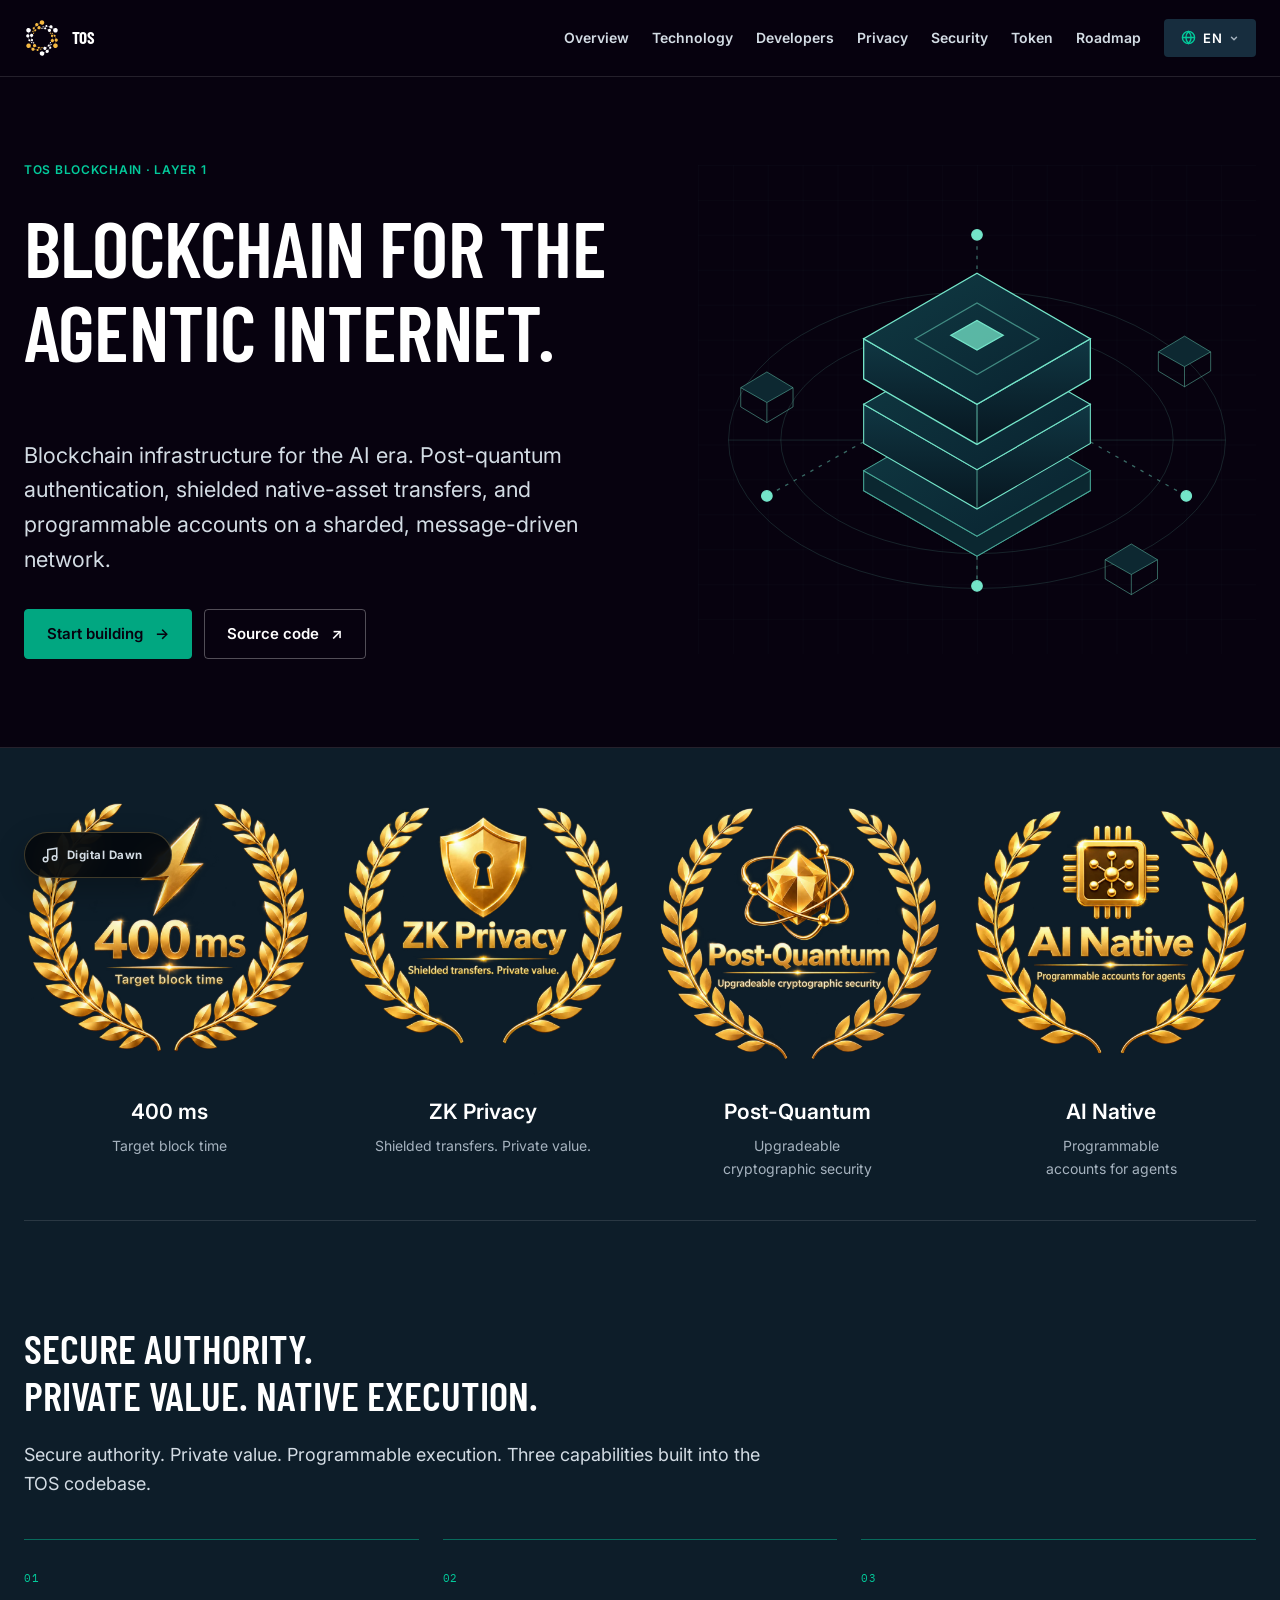
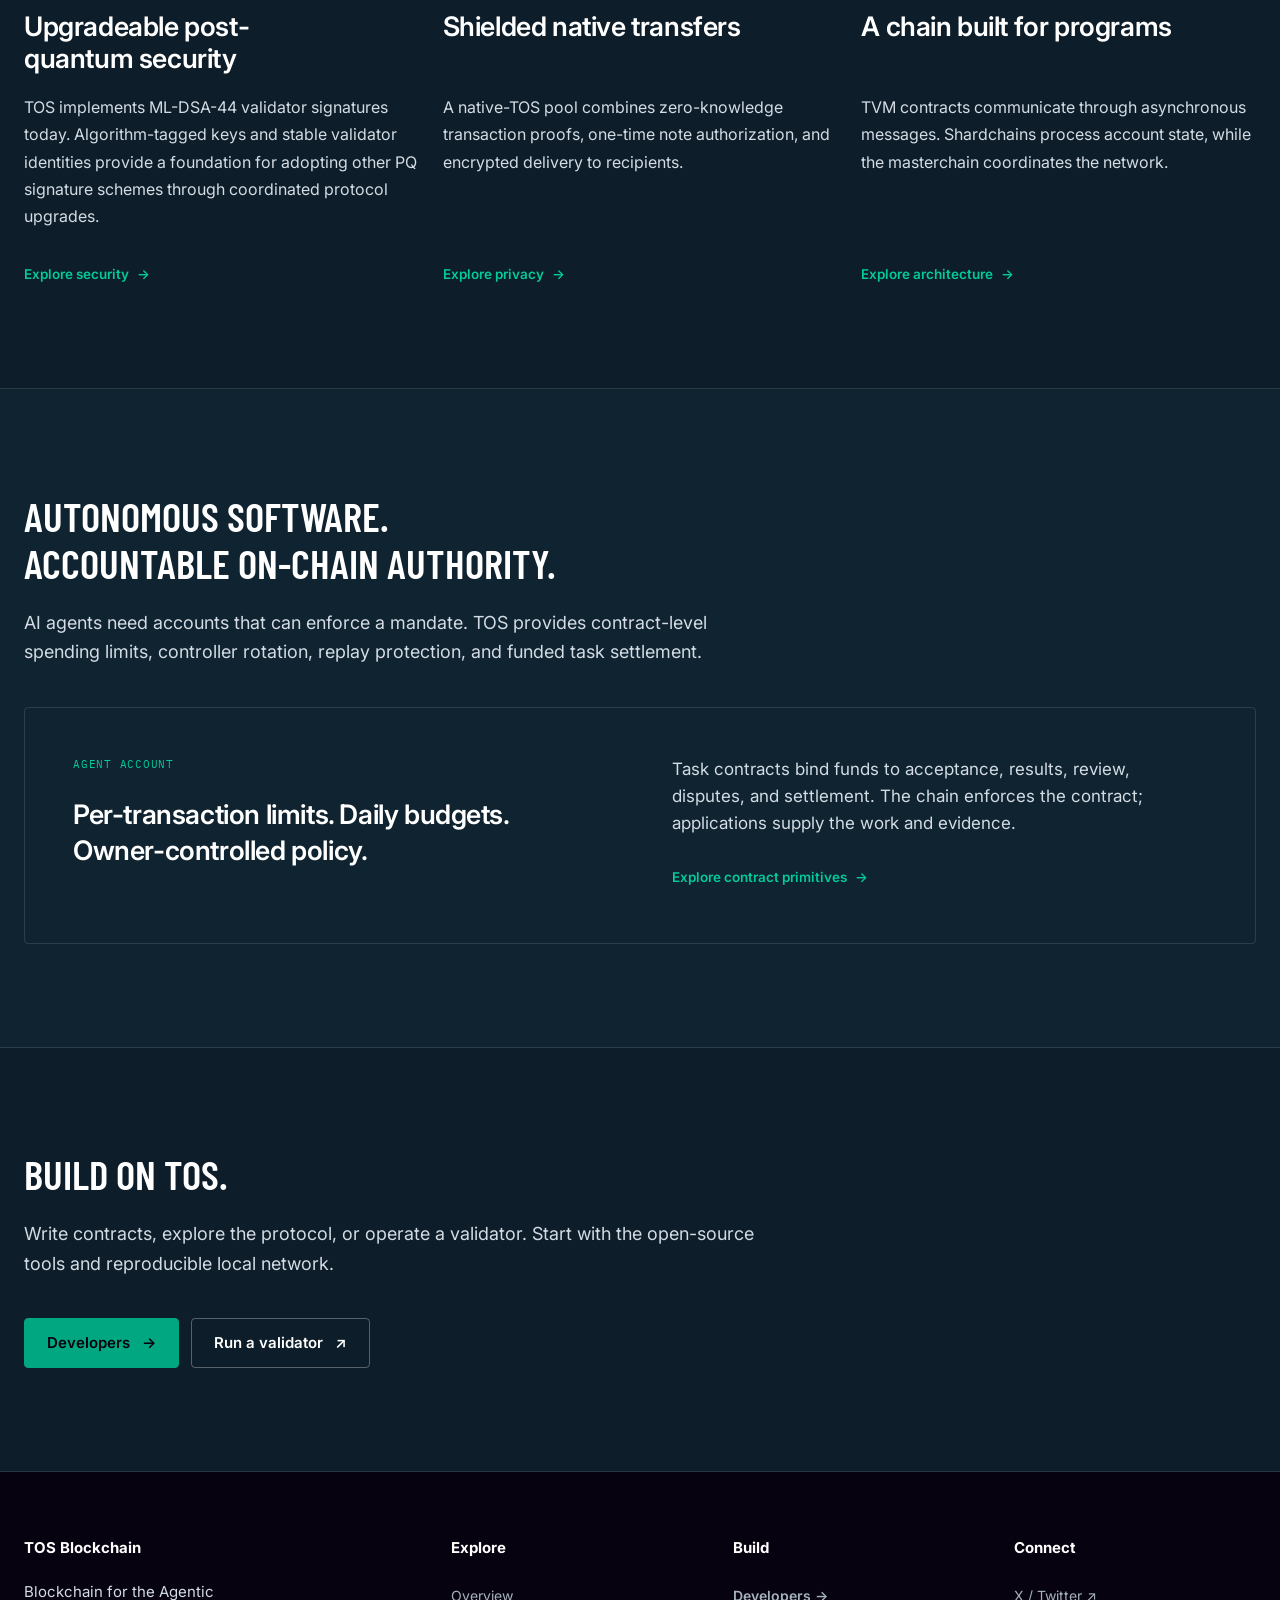
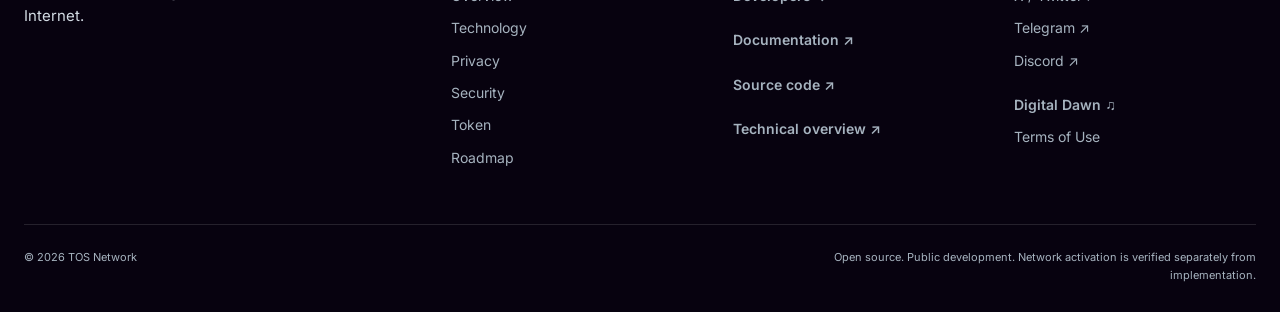
==== commit 48ad092b: "Align site typography and palette with professional exchange styling" ====
--- a/index.html
+++ b/index.html
@@ -7,7 +7,7 @@
       name="description"
       content="TOS is blockchain infrastructure for the AI era: post-quantum authentication, shielded native-asset transfers, sharded execution, and programmable accounts."
     />
-    <meta name="theme-color" content="#06121b" />
+    <meta name="theme-color" content="#0d1d29" />
     <meta property="og:type" content="website" />
     <meta property="og:site_name" content="TOS Blockchain" />
     <meta
@@ -38,13 +38,13 @@
     <link rel="preconnect" href="https://fonts.googleapis.com" />
     <link rel="preconnect" href="https://fonts.gstatic.com" crossorigin />
     <link
-      href="https://fonts.googleapis.com/css2?family=Archivo:wght@500;600;700&amp;family=IBM+Plex+Mono:wght@400;500;600&amp;family=IBM+Plex+Sans:wght@400;500;600&amp;display=swap"
+      href="https://fonts.googleapis.com/css2?family=Barlow+Condensed:wght@500;600;700&amp;family=Inter:wght@400;500;600;700&amp;family=IBM+Plex+Mono:wght@400;500;600&amp;display=swap"
       rel="stylesheet"
     />
     <link rel="stylesheet" href="css/investor-home.css?v=20260828e" />
     <link rel="stylesheet" href="css/design-system.css?v=20260828e" />
     <link rel="stylesheet" href="css/lang-switcher.css?v=20260805b" />
-    <link rel="stylesheet" href="css/blockchain.css?v=20261003e" />
+    <link rel="stylesheet" href="css/blockchain.css?v=20261003f" />
     <script type="application/ld+json">
       {
         "@context": "https://schema.org",
@@ -222,11 +222,13 @@
       <div class="shell chain-spec-strip chain-feature-art">
         <div>
           <picture
-            ><source srcset="img/400-ms-home.webp" type="image/webp" />
+            ><source
+              srcset="img/400-ms-transparent-home.webp"
+              type="image/webp" />
             <img
-              src="img/400-ms.png"
-              width="2048"
-              height="2048"
+              src="img/400-ms-transparent.png"
+              width="1254"
+              height="1254"
               alt=""
               loading="lazy"
               decoding="async"
@@ -236,11 +238,13 @@
         </div>
         <div>
           <picture
-            ><source srcset="img/zk-privacy-home.webp" type="image/webp" />
+            ><source
+              srcset="img/zk-privacy-transparent-home.webp"
+              type="image/webp" />
             <img
-              src="img/zk-privacy.png"
-              width="2048"
-              height="2048"
+              src="img/zk-privacy-transparent.png"
+              width="1254"
+              height="1254"
               alt=""
               loading="lazy"
               decoding="async"
@@ -252,11 +256,13 @@
         </div>
         <div>
           <picture
-            ><source srcset="img/post-quantum-home.webp" type="image/webp" />
+            ><source
+              srcset="img/post-quantum-transparent-home.webp"
+              type="image/webp" />
             <img
-              src="img/post-quantum.png"
-              width="2048"
-              height="2048"
+              src="img/post-quantum-transparent.png"
+              width="1254"
+              height="1254"
               alt=""
               loading="lazy"
               decoding="async"
@@ -266,11 +272,13 @@
         </div>
         <div>
           <picture
-            ><source srcset="img/ai-native-home.webp" type="image/webp" />
+            ><source
+              srcset="img/ai-native-transparent-home.webp"
+              type="image/webp" />
             <img
-              src="img/ai-native.png"
-              width="2048"
-              height="2048"
+              src="img/ai-native-transparent.png"
+              width="1254"
+              height="1254"
               alt=""
               loading="lazy"
               decoding="async"
@@ -465,6 +473,6 @@
     <script src="js/i18n.js?v=20261003c"></script>
     <script src="js/lang-switcher.js?v=20260805a"></script>
     <script src="js/blockchain.js?v=20261002a"></script>
-    <script src="js/tos-music.js?v=20260802"></script>
+    <script src="js/tos-music.js?v=20261003a"></script>
   </body>
 </html>
--- a/css/blockchain.css
+++ b/css/blockchain.css
@@ -1,9 +1,9 @@
 /* TOS Blockchain: shared page layout and protocol illustrations. */
 .blockchain-page {
-  background: #06121b;
+  background: var(--navy-900);
 }
 .blockchain-page .site-header {
-  background: rgba(6, 18, 27, 0.94);
+  background: rgba(7, 2, 15, 0.97);
   border-bottom: 1px solid var(--line);
 }
 .blockchain-page .site-nav {
@@ -146,7 +146,7 @@
   line-height: 1.65;
 }
 .chain-section-tint {
-  background: #091923;
+  background: #102330;
 }
 .chain-card-grid {
   display: grid;
@@ -300,7 +300,7 @@
   border: 1px solid var(--line);
   border-radius: 8px;
   padding: 28px;
-  background: #030d14;
+  background: var(--navy-950);
   overflow-x: auto;
   font-size: 0.8125rem;
   line-height: 1.9;
@@ -331,7 +331,7 @@
 }
 .chain-footer {
   padding: 64px 0 28px;
-  background: #030d14;
+  background: var(--navy-950);
 }
 .chain-footer-grid {
   display: grid;
@@ -371,7 +371,7 @@
   color: var(--cyan-bright);
 }
 .blockchain-page .button-primary:hover {
-  color: #06121b;
+  color: var(--navy-950);
 }
 .blockchain-page a:focus-visible,
 .blockchain-page button:focus-visible {
@@ -492,12 +492,25 @@
 
 /* Preserve the brand faces while providing explicit multilingual system fallbacks. */
 .blockchain-page {
+  --ink: #ffffff;
+  --muted: #a6b3bf;
+  --muted-strong: #d3dce4;
+  --navy-950: #07020f;
+  --navy-900: #0d1d29;
+  --navy-850: #102330;
+  --navy-800: #172d3e;
+  --line: rgba(255, 255, 255, 0.12);
+  --line-strong: rgba(3, 202, 155, 0.45);
+  --cyan: #03ca9b;
+  --cyan-bright: #03ca9b;
+  --mint: #03ca9b;
+  --radius-control: 4px;
   --font-display:
-    "Archivo", "Archivo Fallback", -apple-system, BlinkMacSystemFont,
+    "DIN Condensed", "Barlow Condensed", -apple-system, BlinkMacSystemFont,
     "PingFang SC", "Hiragino Sans", "Apple SD Gothic Neo", sans-serif;
   --font-body:
-    "IBM Plex Sans", -apple-system, BlinkMacSystemFont, "PingFang SC",
-    "Hiragino Sans", "Apple SD Gothic Neo", sans-serif;
+    "Inter", -apple-system, BlinkMacSystemFont, "PingFang SC", "Hiragino Sans",
+    "Apple SD Gothic Neo", sans-serif;
 }
 .blockchain-page:lang(zh) :is(h1, h2, h3),
 .blockchain-page:lang(ja) :is(h1, h2, h3),
@@ -630,3 +643,99 @@
     padding-bottom: calc(48px + env(safe-area-inset-bottom, 0px));
   }
 }
+
+/* Institutional typography and flat controls, informed by the reference review. */
+.blockchain-page h1 {
+  font-size: clamp(2.625rem, 6.2vw, 5.625rem);
+  line-height: 1.05;
+  letter-spacing: -0.01em;
+}
+.blockchain-page h2 {
+  font-size: clamp(1.875rem, 3.2vw, 2.875rem);
+  line-height: 1.15;
+  letter-spacing: 0;
+}
+.blockchain-page:lang(en) :is(h1, h2) {
+  text-transform: uppercase;
+}
+.blockchain-page:lang(zh) :is(h1, h2),
+.blockchain-page:lang(ja) :is(h1, h2),
+.blockchain-page:lang(ko) :is(h1, h2) {
+  line-height: 1.2;
+  letter-spacing: 0;
+}
+.blockchain-page h3,
+.chain-feature-art strong {
+  font-family: var(--font-body);
+  font-weight: 600;
+}
+.blockchain-page .chain-home-hero {
+  background: var(--navy-950);
+}
+.blockchain-page .chain-hero .eyebrow {
+  font-family: var(--font-body);
+  font-weight: 600;
+  letter-spacing: 0.06em;
+}
+.blockchain-page .button {
+  border-radius: 4px;
+  font-weight: 600;
+  box-shadow: none;
+}
+.blockchain-page .button-primary {
+  background: #01a781;
+  color: #07020f;
+  border-color: #01a781;
+}
+.blockchain-page .button-primary:hover,
+.blockchain-page .button-primary:focus-visible {
+  background: #03ca9b;
+  border-color: #03ca9b;
+  color: #07020f;
+}
+.blockchain-page .button-secondary {
+  background: transparent;
+  border-color: rgba(255, 255, 255, 0.3);
+}
+.blockchain-page .button-secondary:hover {
+  background: rgba(255, 255, 255, 0.04);
+  border-color: var(--cyan);
+}
+.blockchain-page .lang-toggle {
+  border-radius: 4px;
+  background: #172d3e;
+  border-color: transparent;
+  box-shadow: none;
+}
+.blockchain-page .lang-dropdown {
+  background: #172d3e;
+  border-radius: 4px;
+}
+.blockchain-page .lang-option {
+  border-radius: 3px;
+}
+.blockchain-page .chain-account-panel,
+.blockchain-page .chain-stack > div,
+.blockchain-page .chain-shards span,
+.blockchain-page .chain-flow > div,
+.blockchain-page .chain-code {
+  border-radius: 4px;
+}
+.blockchain-page .chain-card {
+  border-top-color: var(--line-strong);
+}
+.blockchain-page .lyrics-line.active {
+  text-shadow: none;
+}
+@media (max-width: 820px) {
+  .blockchain-page .site-nav {
+    background: #102330;
+    border-radius: 4px;
+  }
+}
+
+.blockchain-page:lang(zh) h1,
+.blockchain-page:lang(ja) h1,
+.blockchain-page:lang(ko) h1 {
+  font-size: clamp(2.625rem, 5.2vw, 4.5rem);
+}
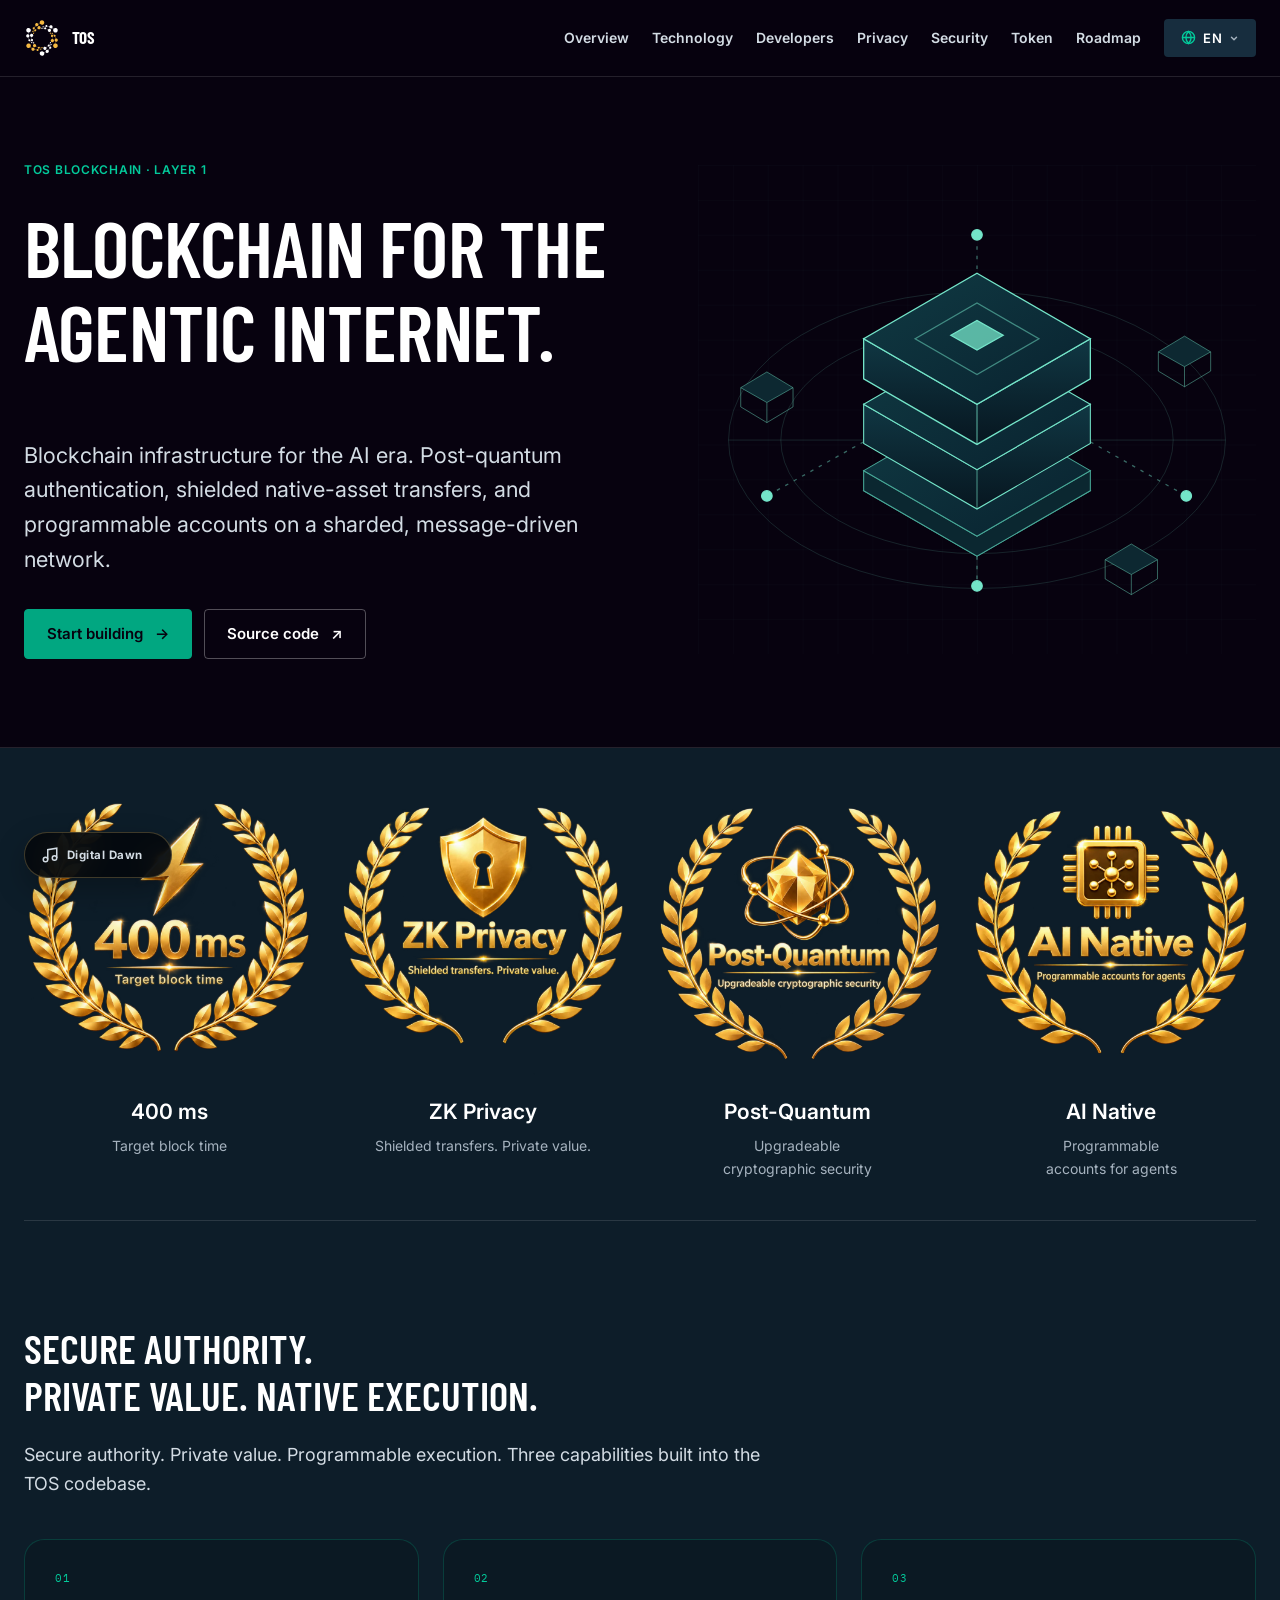
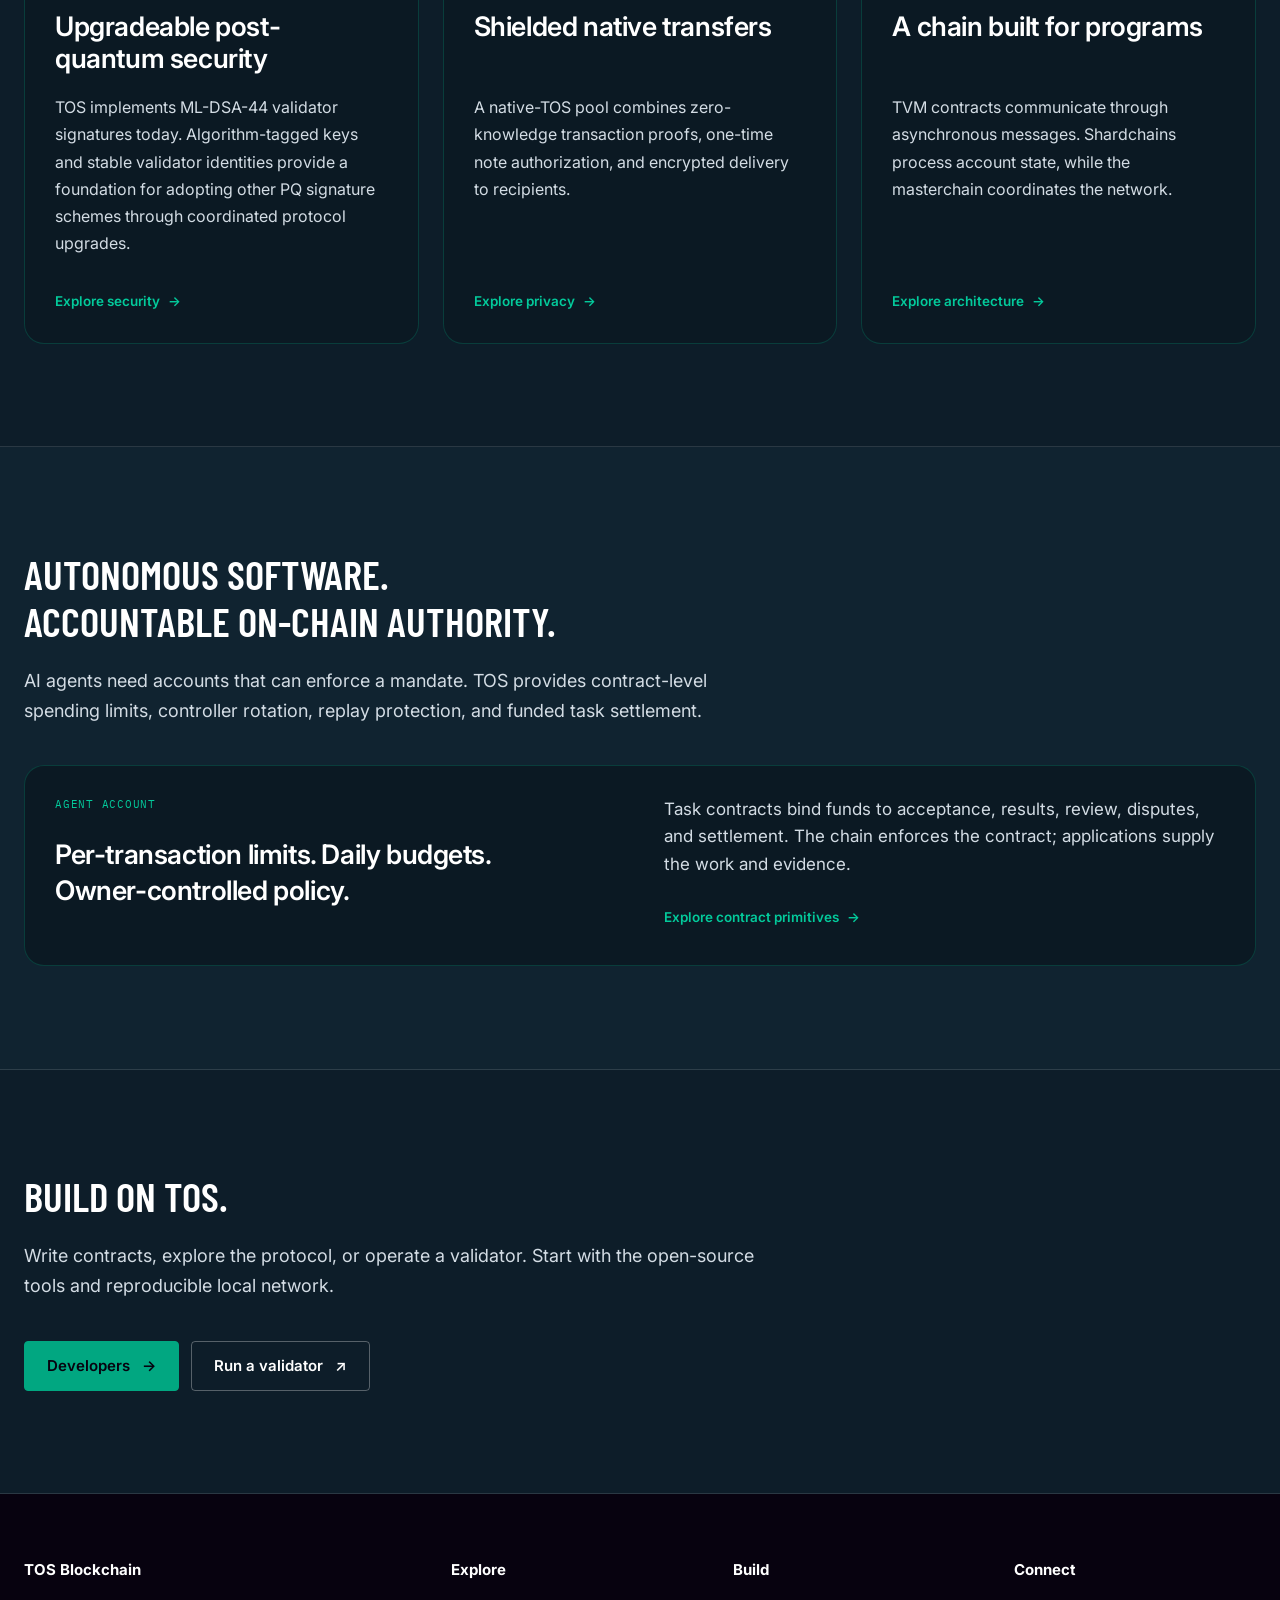
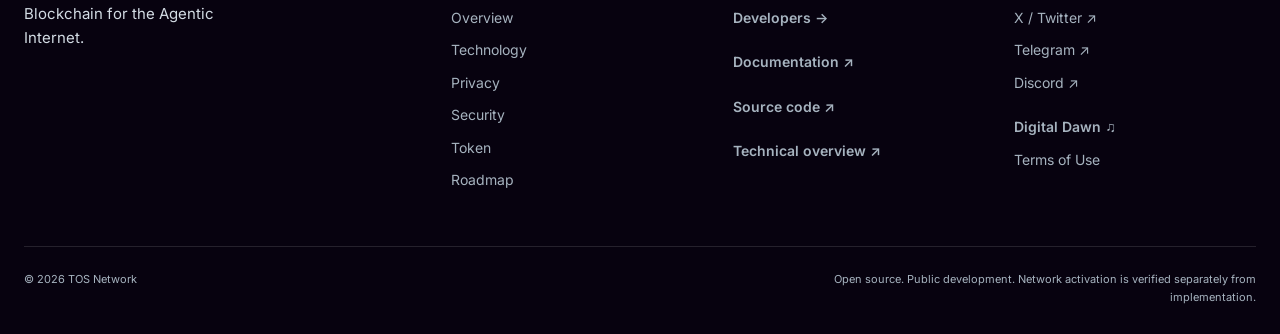
==== commit 406d9d38: "Align content cards and panels with exchange-style surfaces" ====
--- a/index.html
+++ b/index.html
@@ -44,7 +44,7 @@
     <link rel="stylesheet" href="css/investor-home.css?v=20260828e" />
     <link rel="stylesheet" href="css/design-system.css?v=20260828e" />
     <link rel="stylesheet" href="css/lang-switcher.css?v=20260805b" />
-    <link rel="stylesheet" href="css/blockchain.css?v=20261003f" />
+    <link rel="stylesheet" href="css/blockchain.css?v=20261003g" />
     <script type="application/ld+json">
       {
         "@context": "https://schema.org",
--- a/css/blockchain.css
+++ b/css/blockchain.css
@@ -739,3 +739,70 @@
 .blockchain-page:lang(ko) h1 {
   font-size: clamp(2.625rem, 5.2vw, 4.5rem);
 }
+
+/* Content cards use the reference's 20px surfaces; controls retain 4px corners. */
+.blockchain-page {
+  --panel-bg: #0b1923;
+  --panel-accent-bg: #13454c;
+  --panel-border: rgba(3, 202, 155, 0.2);
+  --panel-radius: 20px;
+}
+.blockchain-page .chain-card,
+.blockchain-page .chain-account-panel,
+.blockchain-page .chain-stack > div:not(.chain-shards),
+.blockchain-page .chain-shards span,
+.blockchain-page .chain-flow > div,
+.blockchain-page .chain-code,
+.blockchain-page .chain-note,
+.blockchain-page .chain-milestone {
+  background: var(--panel-bg);
+  border: 1px solid var(--panel-border);
+  border-radius: var(--panel-radius);
+  box-shadow: none;
+}
+.blockchain-page .chain-card {
+  padding: 30px;
+}
+.blockchain-page .chain-account-panel {
+  padding: 30px;
+  gap: 48px;
+}
+.blockchain-page .chain-stack > div:not(.chain-shards),
+.blockchain-page .chain-flow > div,
+.blockchain-page .chain-code,
+.blockchain-page .chain-note {
+  padding: 30px;
+}
+.blockchain-page .chain-stack > div:first-child,
+.blockchain-page .chain-flow .chain-flow-focus {
+  background: var(--panel-accent-bg);
+  border-color: transparent;
+}
+.blockchain-page .chain-shards span {
+  padding: 24px 12px;
+}
+.blockchain-page .chain-milestone {
+  padding: 30px;
+  margin-bottom: 16px;
+}
+.blockchain-page .chain-status {
+  background: rgba(3, 202, 155, 0.07);
+  border-color: var(--panel-border);
+  border-radius: 4px;
+}
+@media (max-width: 820px) {
+  .chain-card-grid {
+    gap: 24px;
+  }
+  .blockchain-page .chain-card,
+  .blockchain-page .chain-account-panel,
+  .blockchain-page .chain-flow > div,
+  .blockchain-page .chain-code,
+  .blockchain-page .chain-note,
+  .blockchain-page .chain-milestone {
+    padding: 24px;
+  }
+  .blockchain-page .chain-account-panel {
+    gap: 24px;
+  }
+}
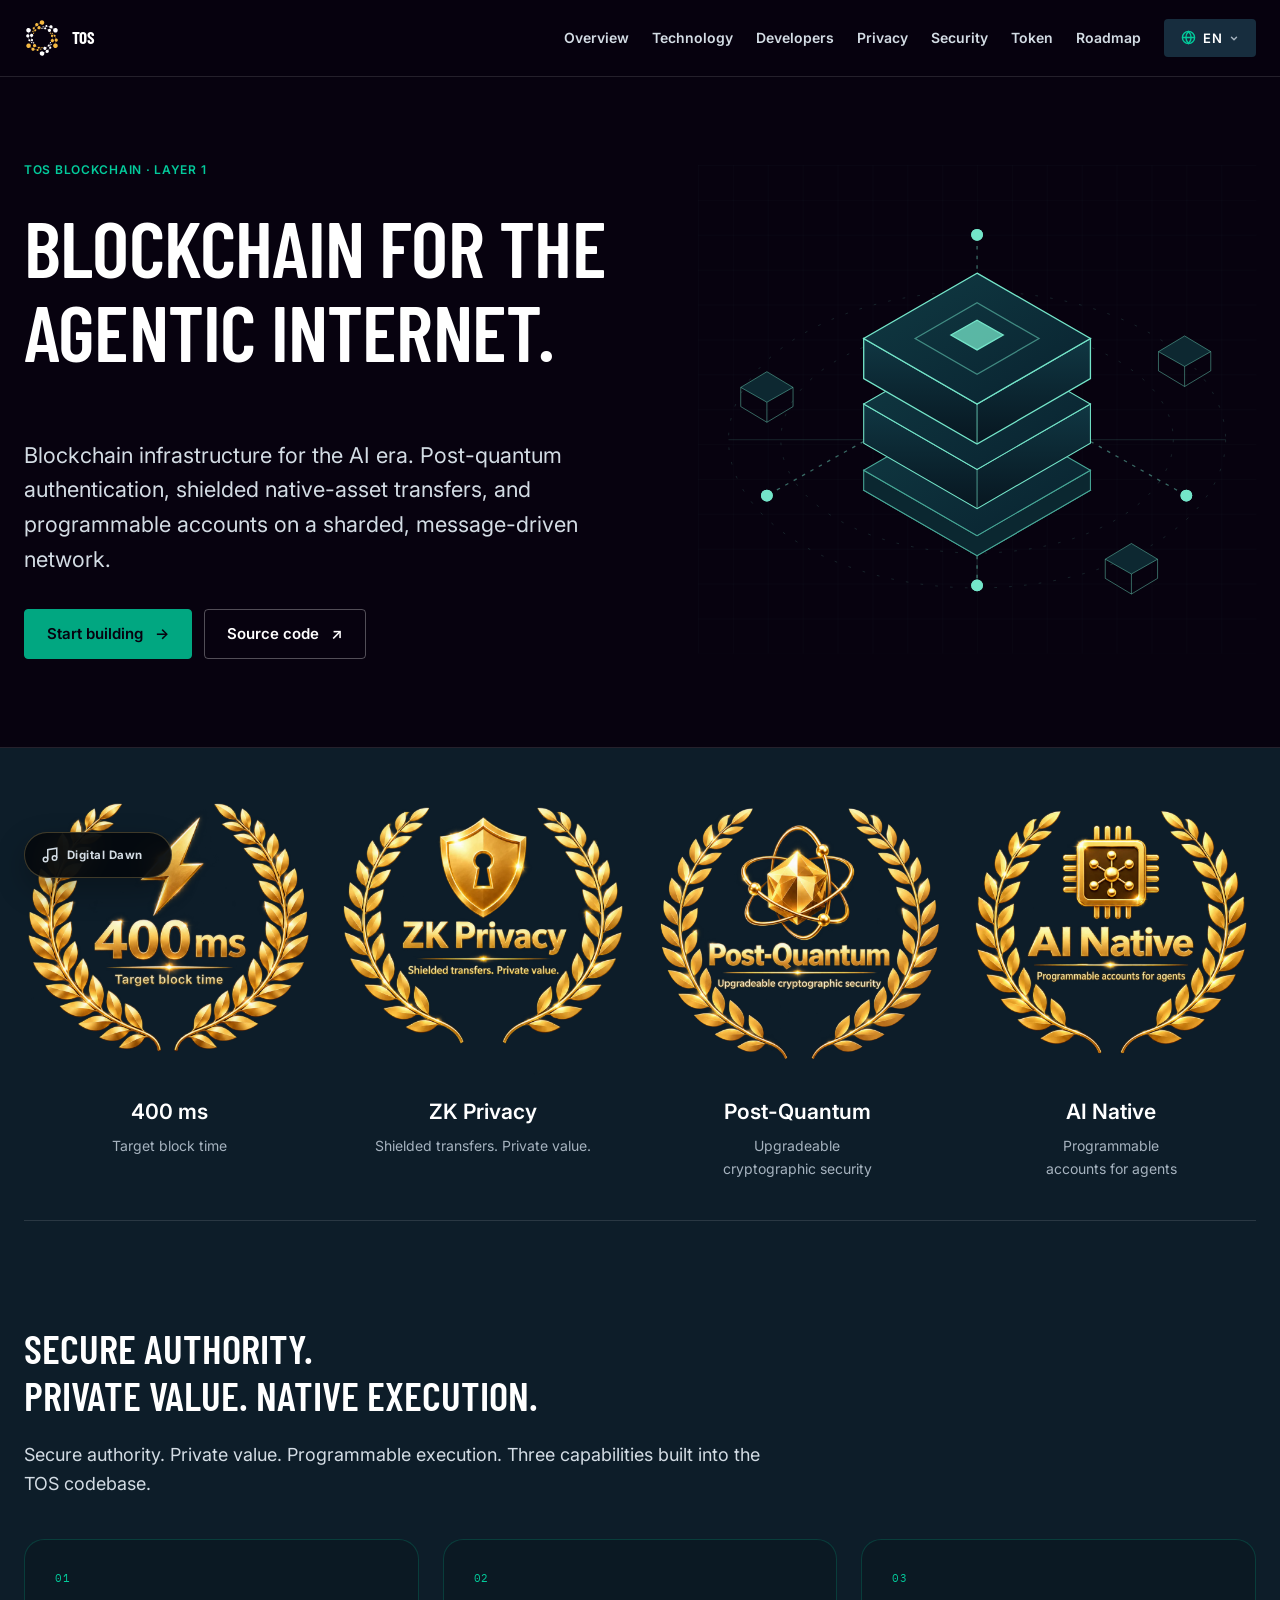
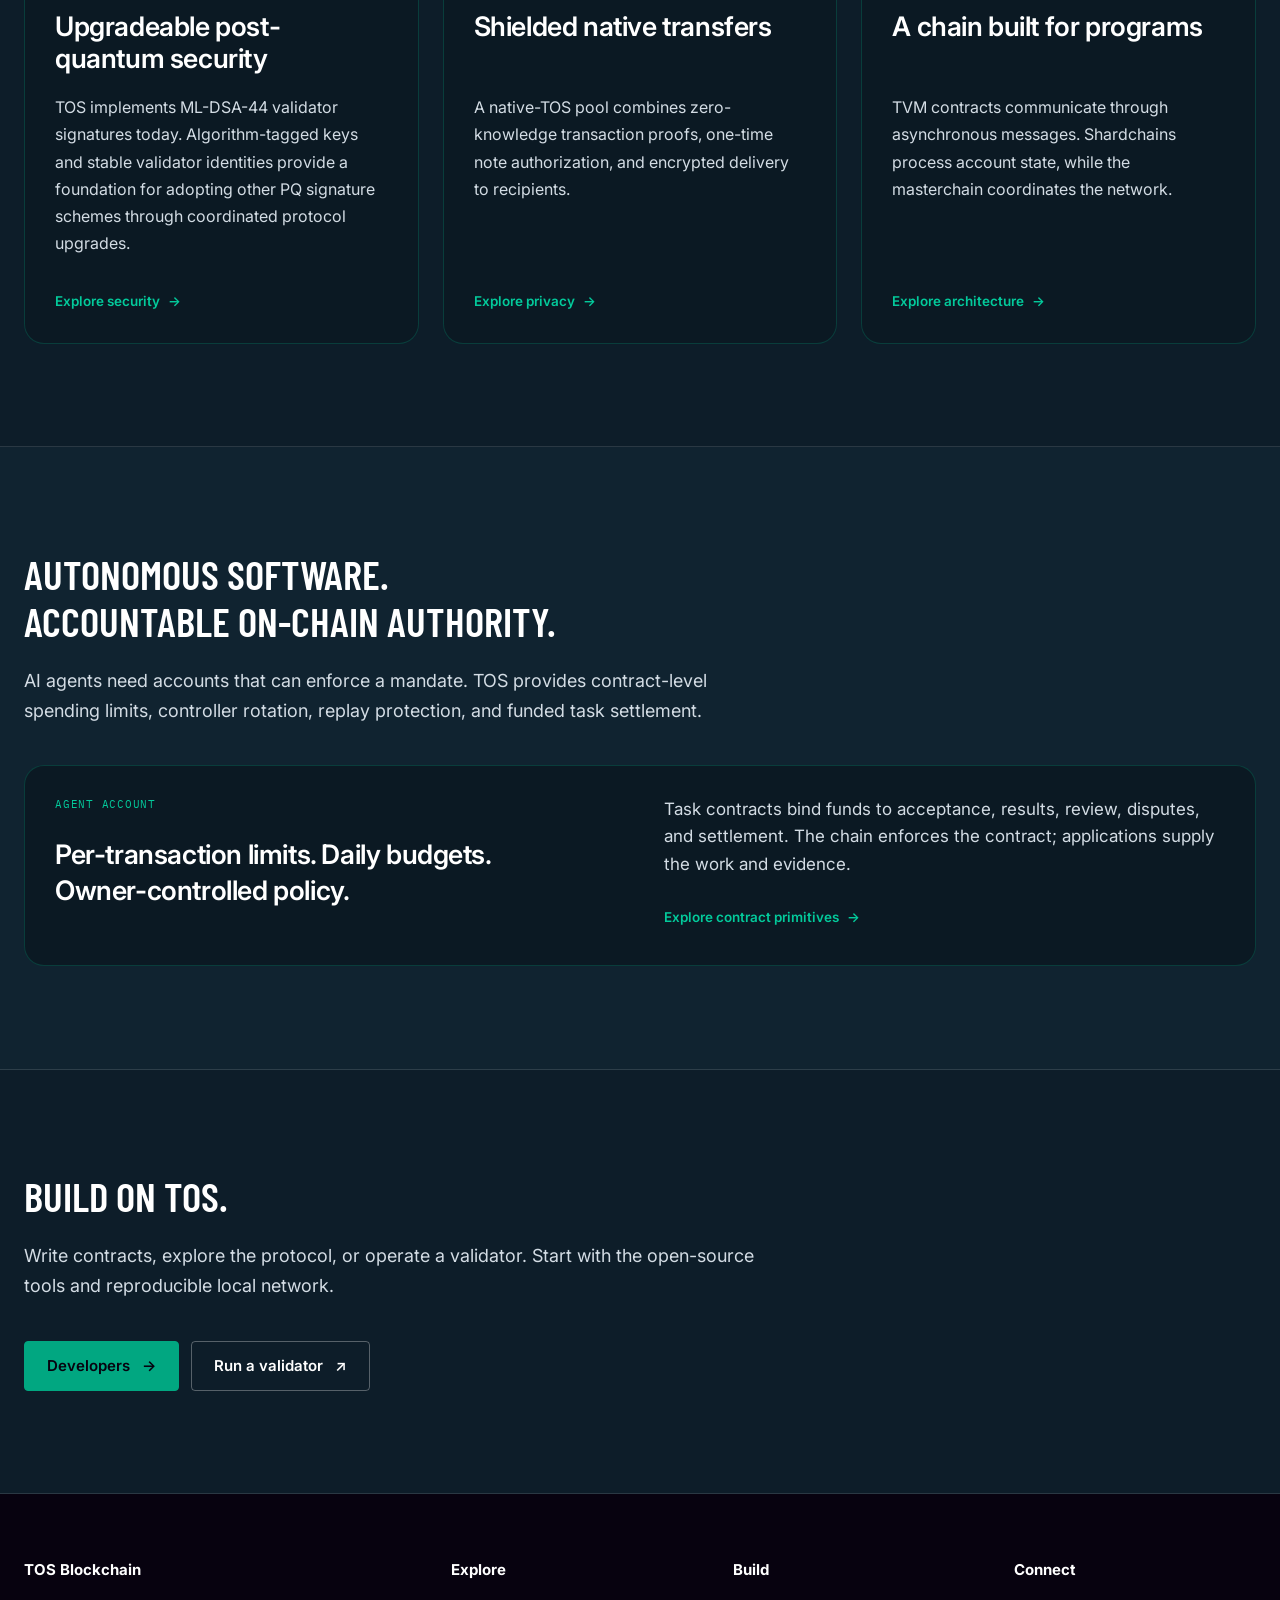
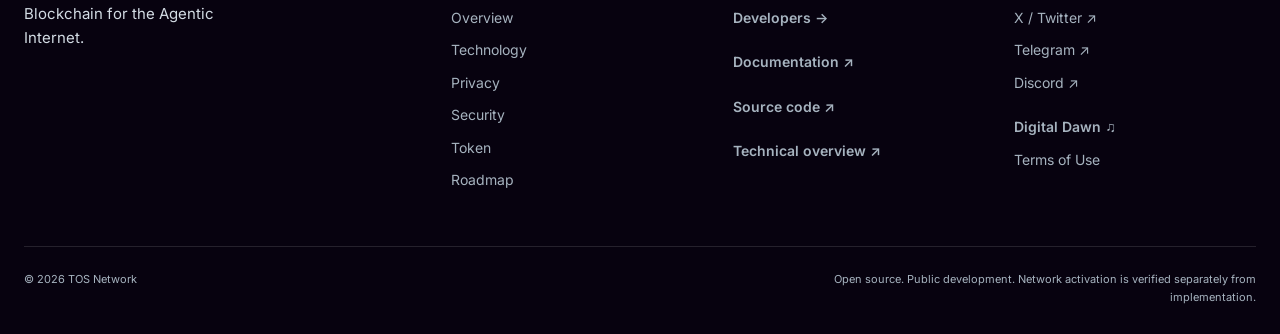
==== commit 19b4efcd: "Animate hero blockchain layers and network signals" ====
--- a/index.html
+++ b/index.html
@@ -44,7 +44,7 @@
     <link rel="stylesheet" href="css/investor-home.css?v=20260828e" />
     <link rel="stylesheet" href="css/design-system.css?v=20260828e" />
     <link rel="stylesheet" href="css/lang-switcher.css?v=20260805b" />
-    <link rel="stylesheet" href="css/blockchain.css?v=20261003g" />
+    <link rel="stylesheet" href="css/blockchain.css?v=20261003h" />
     <script type="application/ld+json">
       {
         "@context": "https://schema.org",
@@ -215,7 +215,196 @@
             </div>
           </div>
           <div class="chain-hero-art" aria-hidden="true">
-            <img src="img/tos-blockchain.svg" width="640" height="560" alt="" />
+            <svg
+              xmlns="http://www.w3.org/2000/svg"
+              viewBox="0 0 640 560"
+              fill="none"
+              class="chain-hero-svg"
+              width="640"
+              height="560"
+              focusable="false"
+            >
+              <defs>
+                <linearGradient id="top" x1="0" y1="0" x2="1" y2="1">
+                  <stop stop-color="#103a43" />
+                  <stop offset="1" stop-color="#09222f" />
+                </linearGradient>
+                <linearGradient id="front" x1="0" y1="0" x2="0" y2="1">
+                  <stop stop-color="#103743" />
+                  <stop offset="1" stop-color="#071620" />
+                </linearGradient>
+                <pattern
+                  id="grid"
+                  width="40"
+                  height="40"
+                  patternUnits="userSpaceOnUse"
+                >
+                  <path d="M40 0H0V40" stroke="#74e5c9" stroke-opacity=".045" />
+                </pattern>
+              </defs>
+              <rect width="640" height="560" fill="url(#grid)" />
+              <g stroke="#74e5c9" stroke-opacity=".17" class="chain-orbits">
+                <ellipse cx="320" cy="315" rx="285" ry="170" />
+                <ellipse cx="320" cy="315" rx="225" ry="130" />
+                <path d="M35 315H605M320 145V485" />
+              </g>
+              <g stroke="#74e5c9" stroke-width="1.5" class="chain-network">
+                <path
+                  d="M320 174L320 80M190 317L79 379M450 317L560 379M320 382V482"
+                  stroke-opacity=".45"
+                  stroke-dasharray="4 7"
+                />
+                <circle
+                  cx="320"
+                  cy="80"
+                  r="6"
+                  fill="#74e5c9"
+                  class="chain-node chain-node-0"
+                />
+                <circle
+                  cx="79"
+                  cy="379"
+                  r="6"
+                  fill="#74e5c9"
+                  class="chain-node chain-node-1"
+                />
+                <circle
+                  cx="560"
+                  cy="379"
+                  r="6"
+                  fill="#74e5c9"
+                  class="chain-node chain-node-2"
+                />
+                <circle
+                  cx="320"
+                  cy="482"
+                  r="6"
+                  fill="#74e5c9"
+                  class="chain-node chain-node-3"
+                />
+                <circle
+                  cx="320"
+                  cy="80"
+                  r="6"
+                  fill="none"
+                  class="chain-node-ring chain-node-0"
+                />
+                <circle
+                  cx="79"
+                  cy="379"
+                  r="6"
+                  fill="none"
+                  class="chain-node-ring chain-node-1"
+                />
+                <circle
+                  cx="560"
+                  cy="379"
+                  r="6"
+                  fill="none"
+                  class="chain-node-ring chain-node-2"
+                />
+                <circle
+                  cx="320"
+                  cy="482"
+                  r="6"
+                  fill="none"
+                  class="chain-node-ring chain-node-3"
+                />
+              </g>
+              <g class="chain-signals" fill="#74e5c9">
+                <circle
+                  r="3"
+                  class="chain-signal chain-signal-0"
+                  style="
+                    offset-path: path(&quot;M320 80L320 174&quot;);
+                    animation-delay: -0s;
+                  "
+                />
+                <circle
+                  r="3"
+                  class="chain-signal chain-signal-1"
+                  style="
+                    offset-path: path(&quot;M79 379L190 317&quot;);
+                    animation-delay: -0.7s;
+                  "
+                />
+                <circle
+                  r="3"
+                  class="chain-signal chain-signal-2"
+                  style="
+                    offset-path: path(&quot;M560 379L450 317&quot;);
+                    animation-delay: -1.4s;
+                  "
+                />
+                <circle
+                  r="3"
+                  class="chain-signal chain-signal-3"
+                  style="
+                    offset-path: path(&quot;M320 382L320 482&quot;);
+                    animation-delay: -2.0999999999999996s;
+                  "
+                />
+              </g>
+              <g
+                stroke="#48a998"
+                stroke-width="1.2"
+                class="chain-block chain-block-lower"
+              >
+                <path d="M320 298L450 373L320 448L190 373Z" fill="#071821" />
+                <path
+                  d="M190 350L320 425L450 350V373L320 448L190 373Z"
+                  fill="#0b2730"
+                />
+                <path d="M320 275L450 350L320 425L190 350Z" fill="url(#top)" />
+              </g>
+              <g
+                stroke="#74e5c9"
+                stroke-width="1.2"
+                class="chain-block chain-block-middle"
+              >
+                <path
+                  d="M190 274L320 349L450 274V319L320 394L190 319Z"
+                  fill="url(#front)"
+                />
+                <path d="M320 199L450 274L320 349L190 274Z" fill="url(#top)" />
+                <path d="M320 349V394" stroke-opacity=".6" />
+              </g>
+              <g
+                stroke="#74e5c9"
+                stroke-width="1.5"
+                class="chain-block chain-block-upper"
+              >
+                <path
+                  d="M190 199L320 274L450 199V245L320 320L190 245Z"
+                  fill="url(#front)"
+                />
+                <path d="M320 124L450 199L320 274L190 199Z" fill="url(#top)" />
+                <path d="M320 274V320" stroke-opacity=".6" />
+                <path
+                  d="M249 199L320 158L391 199L320 240Z"
+                  stroke-opacity=".5"
+                />
+                <path
+                  d="M290 195L320 178L350 195L320 212Z"
+                  fill="#74e5c9"
+                  fill-opacity=".75"
+                />
+              </g>
+              <g stroke="#74e5c9" stroke-opacity=".5">
+                <g class="chain-satellite chain-satellite-0">
+                  <path d="M49 255L79 272L109 255L79 237Z" fill="#0d2831" />
+                  <path d="M49 255V277L79 295L109 277V255M79 272V295" />
+                </g>
+                <g class="chain-satellite chain-satellite-1">
+                  <path d="M528 214L558 231L588 214L558 196Z" fill="#0d2831" />
+                  <path d="M528 214V236L558 254L588 236V214M558 231V254" />
+                </g>
+                <g class="chain-satellite chain-satellite-2">
+                  <path d="M467 452L497 469L527 452L497 434Z" fill="#0d2831" />
+                  <path d="M467 452V474L497 492L527 474V452M497 469V492" />
+                </g>
+              </g>
+            </svg>
           </div>
         </div>
       </section>
@@ -472,7 +661,7 @@
     </footer>
     <script src="js/i18n.js?v=20261003c"></script>
     <script src="js/lang-switcher.js?v=20260805a"></script>
-    <script src="js/blockchain.js?v=20261002a"></script>
+    <script src="js/blockchain.js?v=20261003a"></script>
     <script src="js/tos-music.js?v=20261003a"></script>
   </body>
 </html>
--- a/css/blockchain.css
+++ b/css/blockchain.css
@@ -806,3 +806,137 @@
     gap: 24px;
   }
 }
+
+/* Lightweight SVG motion: depth, network pulses, and message flow. */
+.chain-hero-svg {
+  display: block;
+  width: 100%;
+  height: auto;
+  max-width: 640px;
+  overflow: visible;
+}
+.chain-hero-art .chain-block {
+  animation: chain-block-float 6s ease-in-out infinite;
+}
+.chain-block-lower {
+  --lift: 4px;
+  animation-delay: -2s !important;
+}
+.chain-block-middle {
+  --lift: -7px;
+  animation-delay: -1s !important;
+}
+.chain-block-upper {
+  --lift: -14px;
+}
+.chain-hero-art .chain-satellite {
+  animation: chain-satellite-float 7s ease-in-out infinite;
+}
+.chain-satellite-1 {
+  animation-delay: -2.3s !important;
+}
+.chain-satellite-2 {
+  animation-delay: -4.6s !important;
+}
+.chain-hero-art .chain-orbits ellipse {
+  stroke-dasharray: 3 14;
+  animation: chain-orbit-flow 20s linear infinite;
+}
+.chain-hero-art .chain-network > path {
+  animation: chain-link-flow 3s linear infinite;
+}
+.chain-hero-art .chain-node {
+  animation: chain-node-breathe 3s ease-in-out infinite;
+}
+.chain-hero-art .chain-node-ring {
+  transform-box: fill-box;
+  transform-origin: center;
+  animation: chain-node-ripple 3s ease-out infinite;
+}
+.chain-node-1 {
+  animation-delay: -0.75s !important;
+}
+.chain-node-2 {
+  animation-delay: -1.5s !important;
+}
+.chain-node-3 {
+  animation-delay: -2.25s !important;
+}
+.chain-hero-art .chain-signal {
+  opacity: 0;
+  offset-rotate: 0deg;
+  animation: chain-message-flow 2.8s linear infinite;
+}
+.chain-hero-art.is-motion-paused * {
+  animation-play-state: paused !important;
+}
+@keyframes chain-block-float {
+  0%,
+  100% {
+    transform: translateY(0);
+  }
+  50% {
+    transform: translateY(var(--lift));
+  }
+}
+@keyframes chain-satellite-float {
+  0%,
+  100% {
+    transform: translate(0, 0);
+  }
+  50% {
+    transform: translate(-4px, -8px);
+  }
+}
+@keyframes chain-orbit-flow {
+  to {
+    stroke-dashoffset: -170;
+  }
+}
+@keyframes chain-link-flow {
+  to {
+    stroke-dashoffset: -44;
+  }
+}
+@keyframes chain-node-breathe {
+  0%,
+  100% {
+    opacity: 0.45;
+  }
+  50% {
+    opacity: 1;
+  }
+}
+@keyframes chain-node-ripple {
+  0% {
+    transform: scale(1);
+    opacity: 0.6;
+  }
+  100% {
+    transform: scale(3);
+    opacity: 0;
+  }
+}
+@keyframes chain-message-flow {
+  0% {
+    offset-distance: 0%;
+    opacity: 0;
+  }
+  15%,
+  85% {
+    opacity: 1;
+  }
+  100% {
+    offset-distance: 100%;
+    opacity: 0;
+  }
+}
+@media (prefers-reduced-motion: reduce) {
+  .chain-hero-art * {
+    animation: none !important;
+  }
+  .chain-hero-art .chain-signal,
+  .chain-hero-art .chain-node-ring {
+    display: none;
+  }
+}
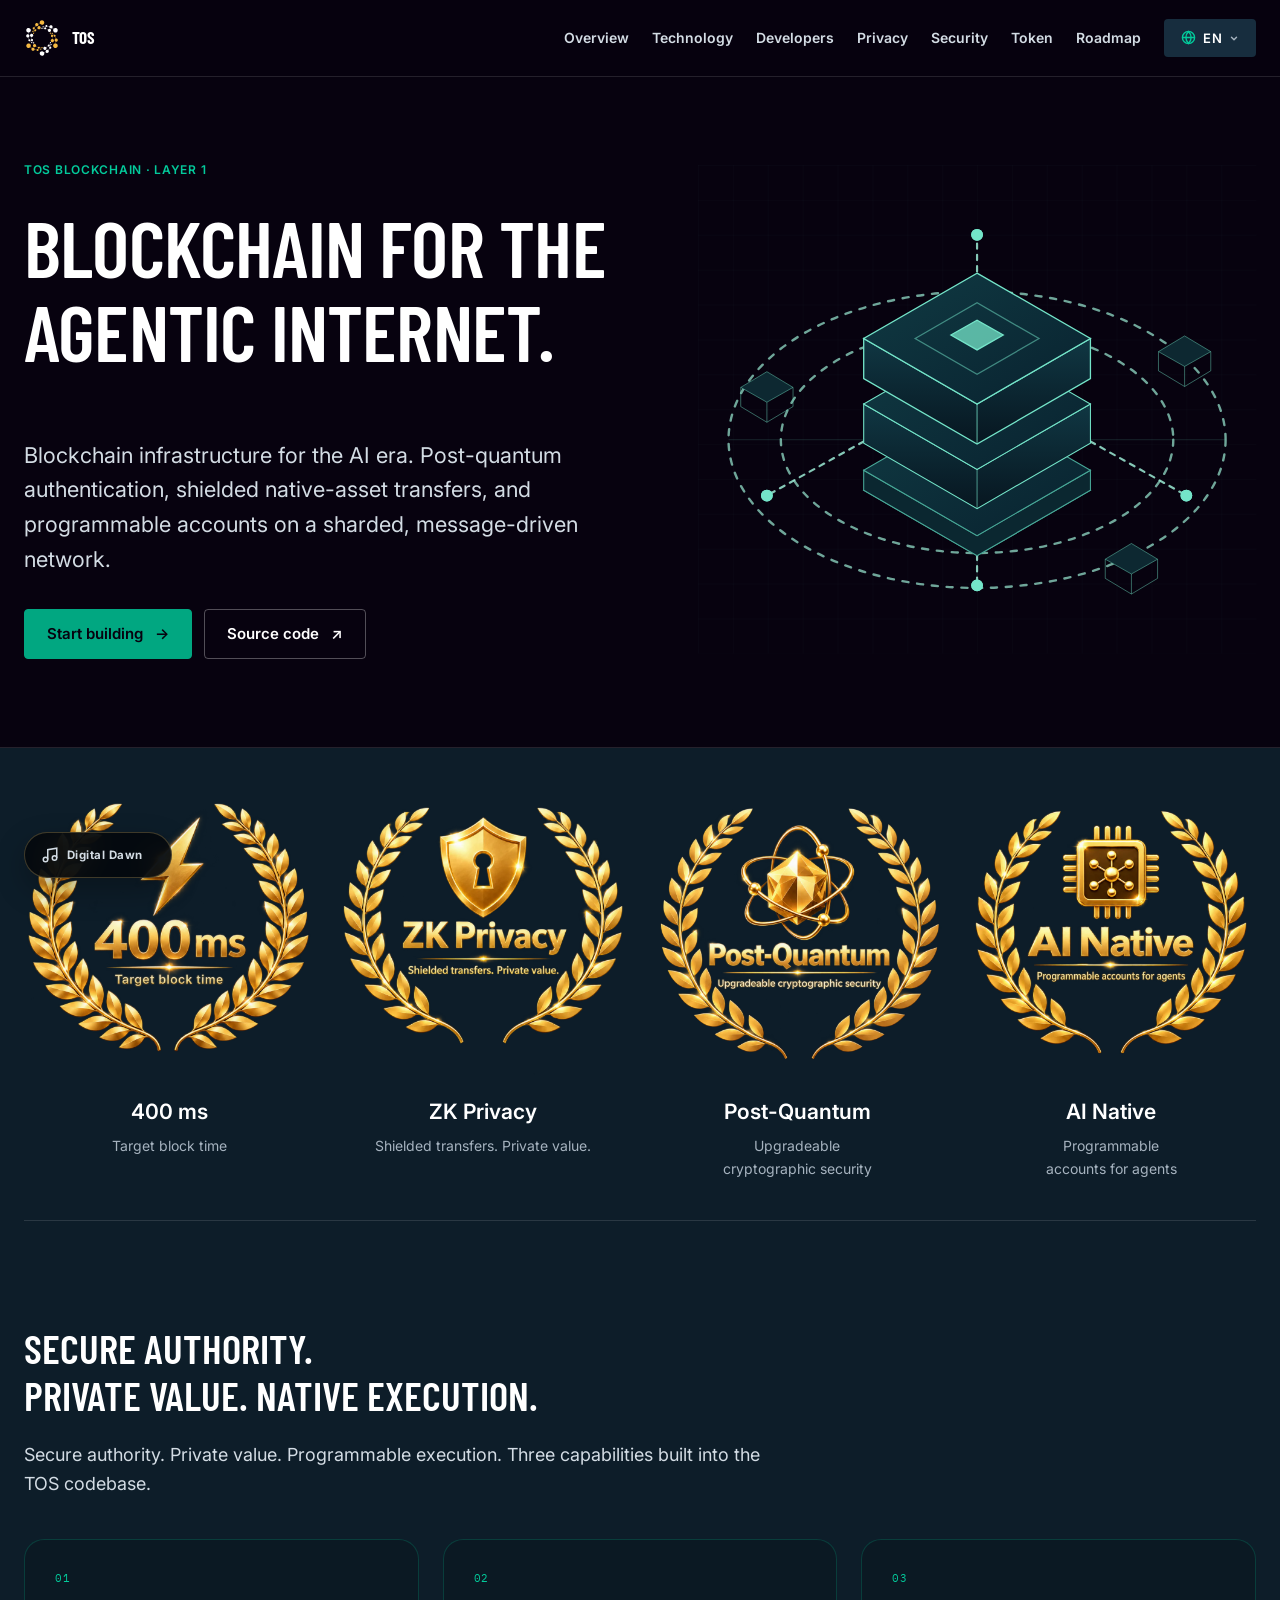
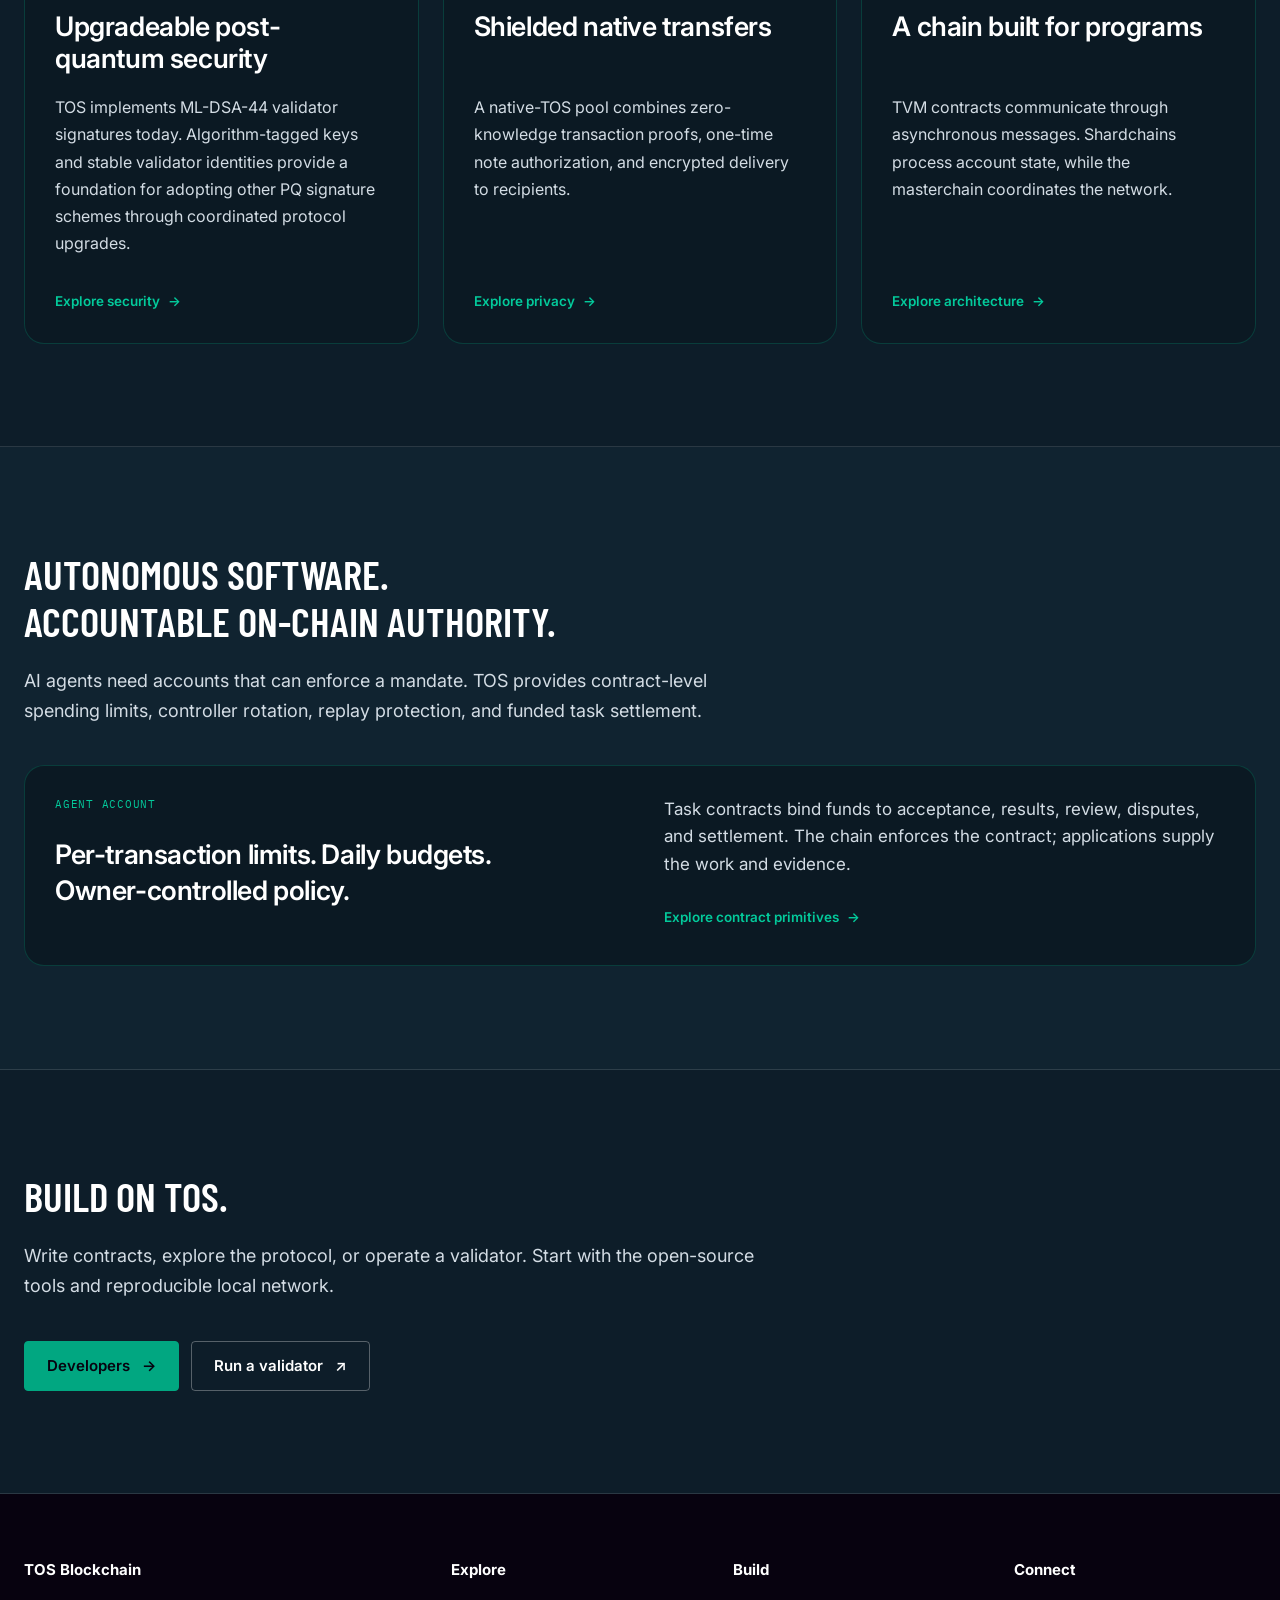
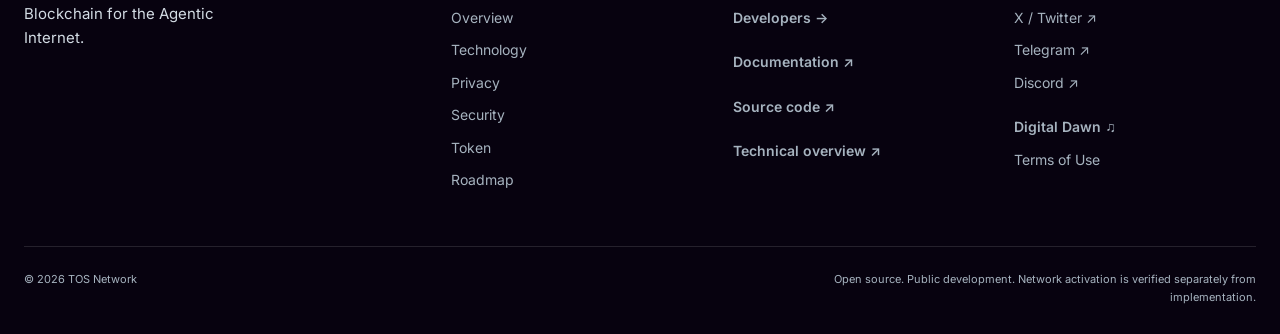
==== commit 1e7117ab: "Make animated orbit and connection dashes brighter and thicker" ====
--- a/index.html
+++ b/index.html
@@ -44,7 +44,7 @@
     <link rel="stylesheet" href="css/investor-home.css?v=20260828e" />
     <link rel="stylesheet" href="css/design-system.css?v=20260828e" />
     <link rel="stylesheet" href="css/lang-switcher.css?v=20260805b" />
-    <link rel="stylesheet" href="css/blockchain.css?v=20261003h" />
+    <link rel="stylesheet" href="css/blockchain.css?v=20261003i" />
     <script type="application/ld+json">
       {
         "@context": "https://schema.org",
--- a/css/blockchain.css
+++ b/css/blockchain.css
@@ -839,10 +839,19 @@
   animation-delay: -4.6s !important;
 }
 .chain-hero-art .chain-orbits ellipse {
-  stroke-dasharray: 3 14;
-  animation: chain-orbit-flow 20s linear infinite;
+  stroke: #9cebd5;
+  stroke-width: 2.75;
+  stroke-opacity: 0.7;
+  stroke-linecap: round;
+  stroke-dasharray: 7 10;
+  animation: chain-orbit-flow 16s linear infinite;
 }
 .chain-hero-art .chain-network > path {
+  stroke: #9cebd5;
+  stroke-width: 2.5;
+  stroke-opacity: 0.85;
+  stroke-linecap: round;
+  stroke-dasharray: 6 7;
   animation: chain-link-flow 3s linear infinite;
 }
 .chain-hero-art .chain-node {
@@ -895,7 +904,7 @@
 }
 @keyframes chain-link-flow {
   to {
-    stroke-dashoffset: -44;
+    stroke-dashoffset: -52;
   }
 }
 @keyframes chain-node-breathe {
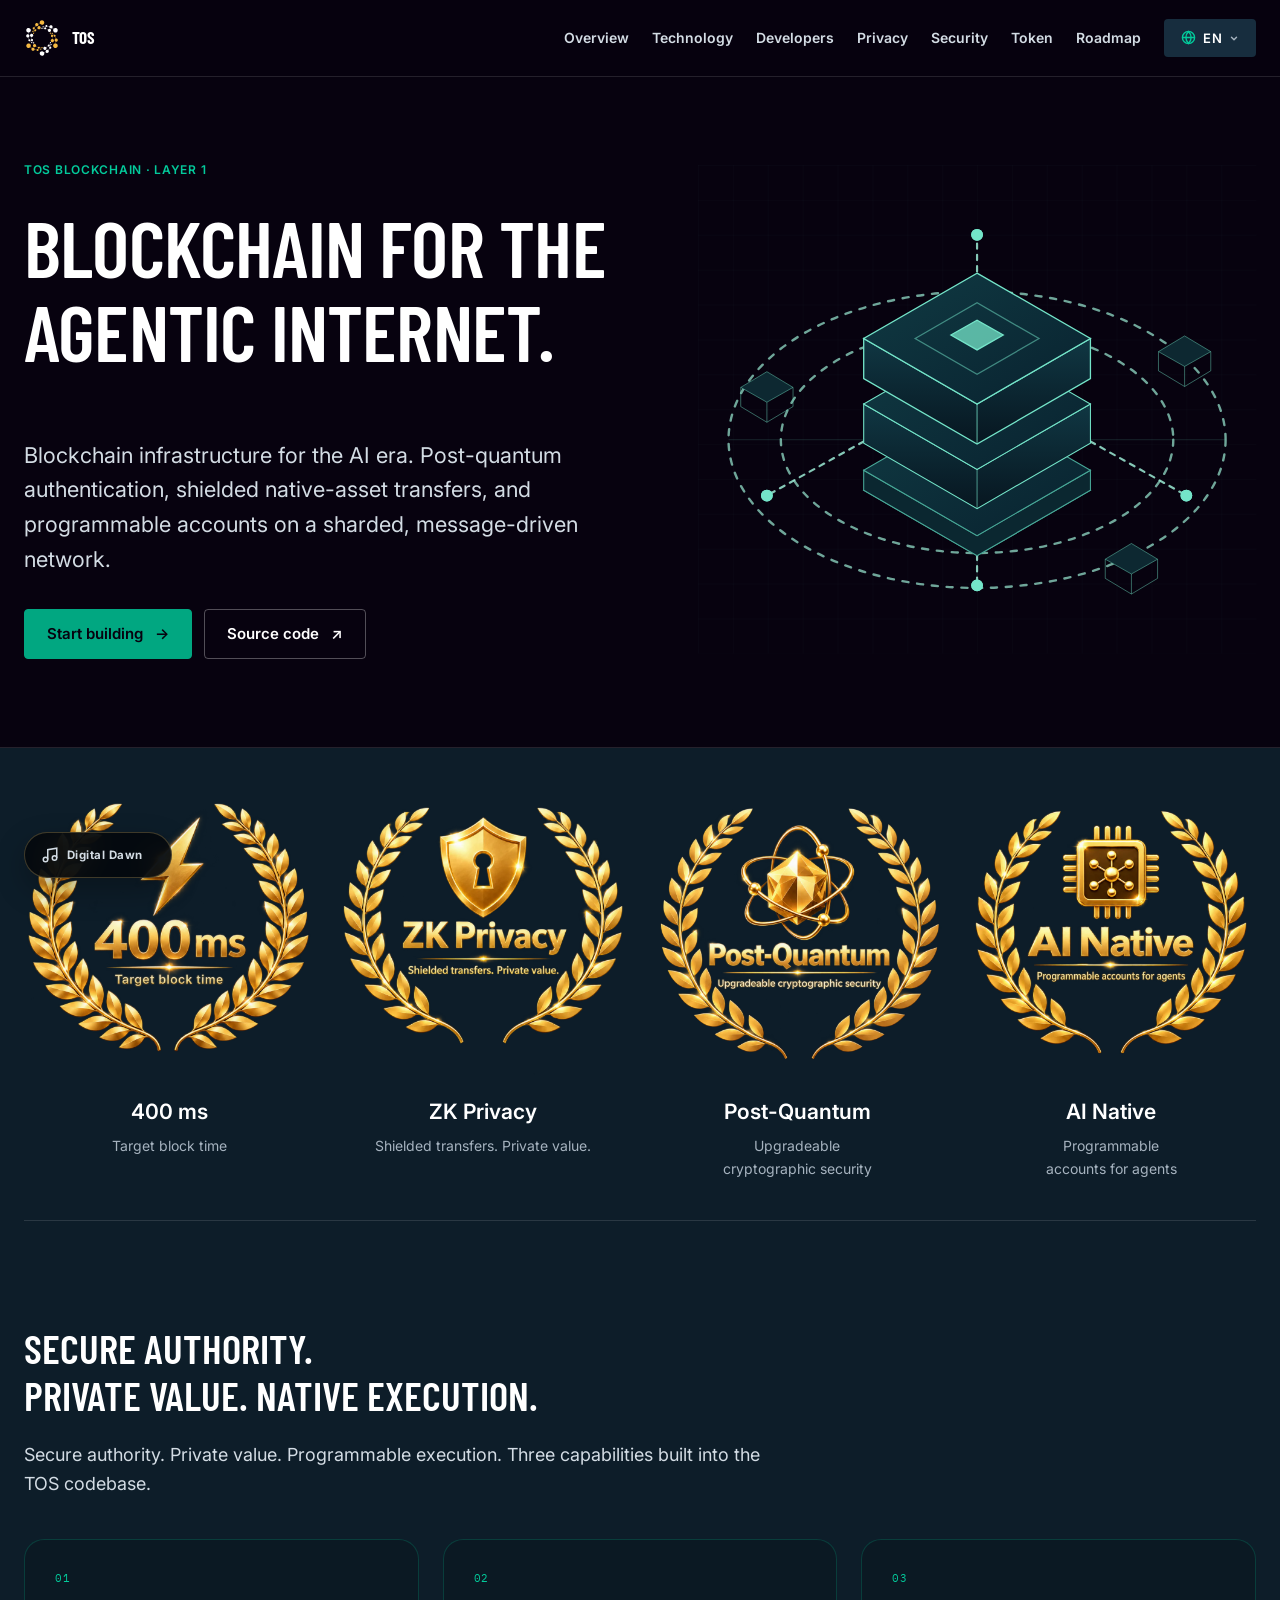
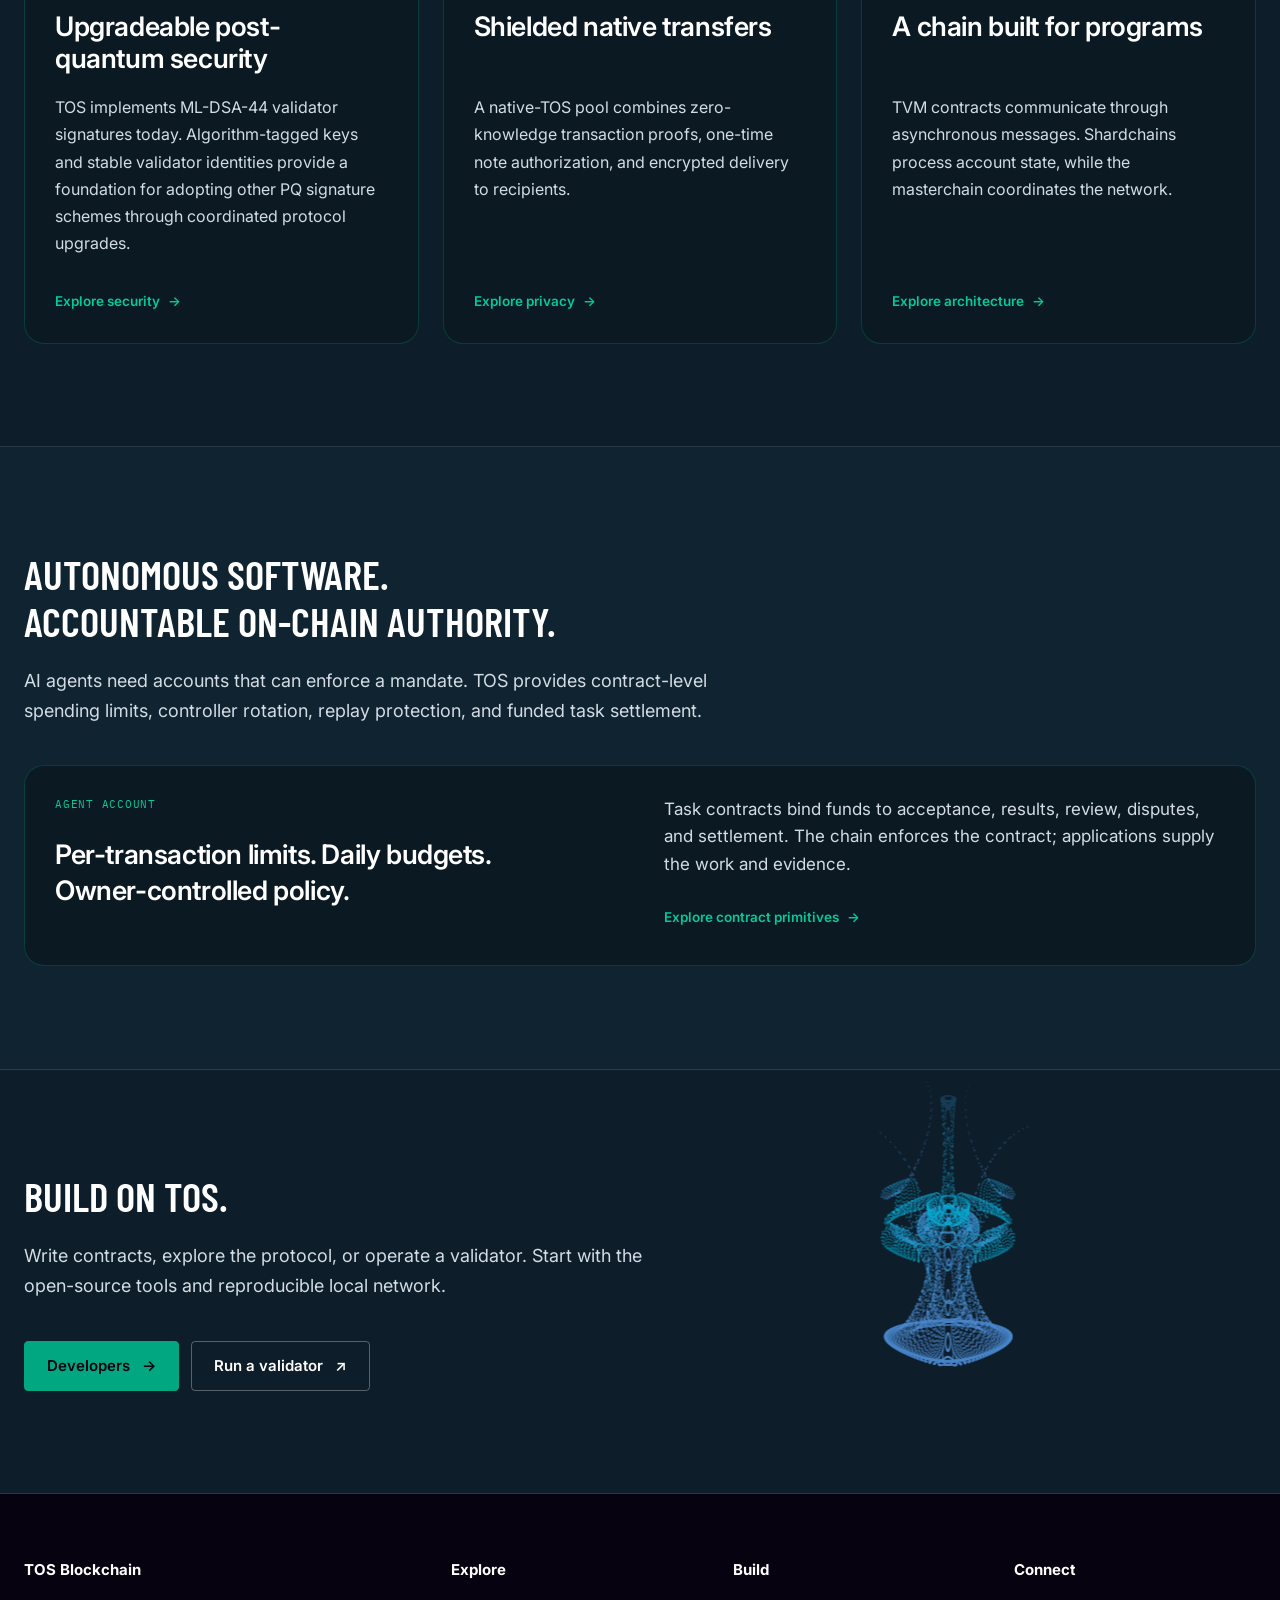
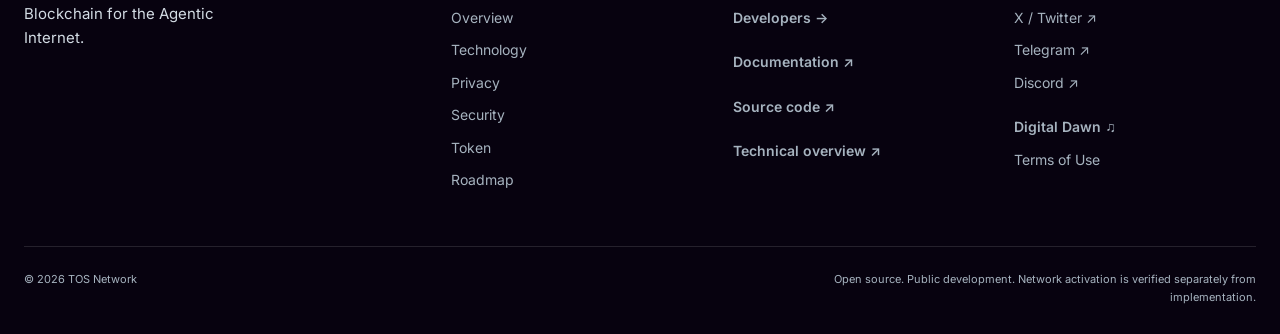
==== commit 7091339e: "Restore flowing wave particles in the Build on TOS section" ====
--- a/index.html
+++ b/index.html
@@ -44,7 +44,7 @@
     <link rel="stylesheet" href="css/investor-home.css?v=20260828e" />
     <link rel="stylesheet" href="css/design-system.css?v=20260828e" />
     <link rel="stylesheet" href="css/lang-switcher.css?v=20260805b" />
-    <link rel="stylesheet" href="css/blockchain.css?v=20261003i" />
+    <link rel="stylesheet" href="css/blockchain.css?v=20261003j" />
     <script type="application/ld+json">
       {
         "@context": "https://schema.org",
@@ -565,7 +565,10 @@
           </div>
         </div>
       </section>
-      <section class="chain-section">
+      <section class="chain-section chain-build">
+        <div class="chain-build-wave" aria-hidden="true">
+          <canvas id="closing-wave-canvas" width="640" height="400"></canvas>
+        </div>
         <div class="shell">
           <div class="chain-section-head">
             <h2 data-i18n="home.build.h">Build on TOS.</h2>
@@ -662,6 +665,7 @@
     <script src="js/i18n.js?v=20261003c"></script>
     <script src="js/lang-switcher.js?v=20260805a"></script>
     <script src="js/blockchain.js?v=20261003a"></script>
+    <script src="js/wave-animation.js?v=20261003a"></script>
     <script src="js/tos-music.js?v=20261003a"></script>
   </body>
 </html>
--- a/css/blockchain.css
+++ b/css/blockchain.css
@@ -949,3 +949,15 @@
     display: none;
   }
 }
+
+/* Restored closing wave from the original homepage. */
+.chain-build { position: relative; isolation: isolate; overflow: hidden; min-height: 420px; }
+.chain-build > .shell { position: relative; z-index: 1; }
+.chain-build .chain-section-head { max-width: 52%; }
+.chain-build-wave { position: absolute; inset: 0 0 0 48%; pointer-events: none; opacity: .8; mask-image: radial-gradient(ellipse at center, black 25%, transparent 75%); -webkit-mask-image: radial-gradient(ellipse at center, black 25%, transparent 75%); }
+.chain-build-wave canvas { display: block; width: 100%; height: 100%; }
+@media (max-width: 820px) {
+  .chain-build { padding-bottom: 250px; }
+  .chain-build .chain-section-head { max-width: none; }
+  .chain-build-wave { inset: auto 0 0; height: 240px; }
+}
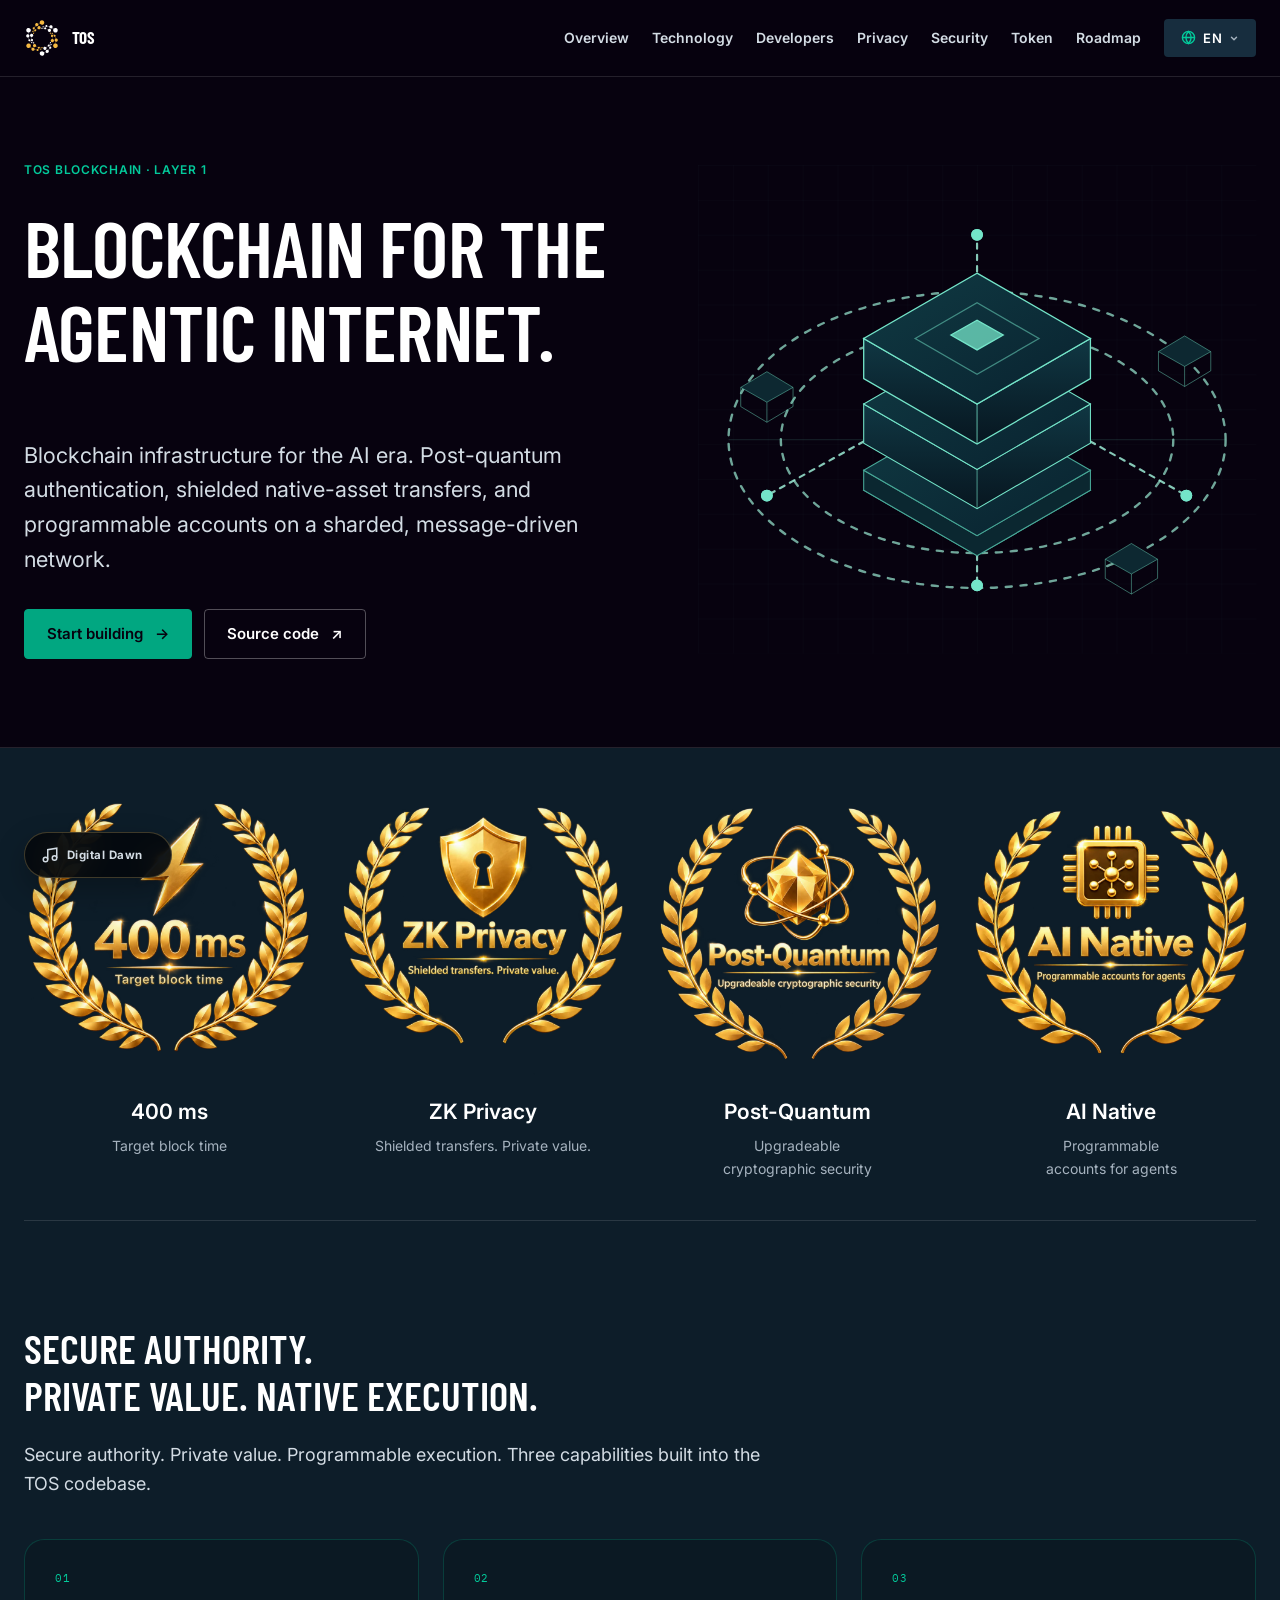
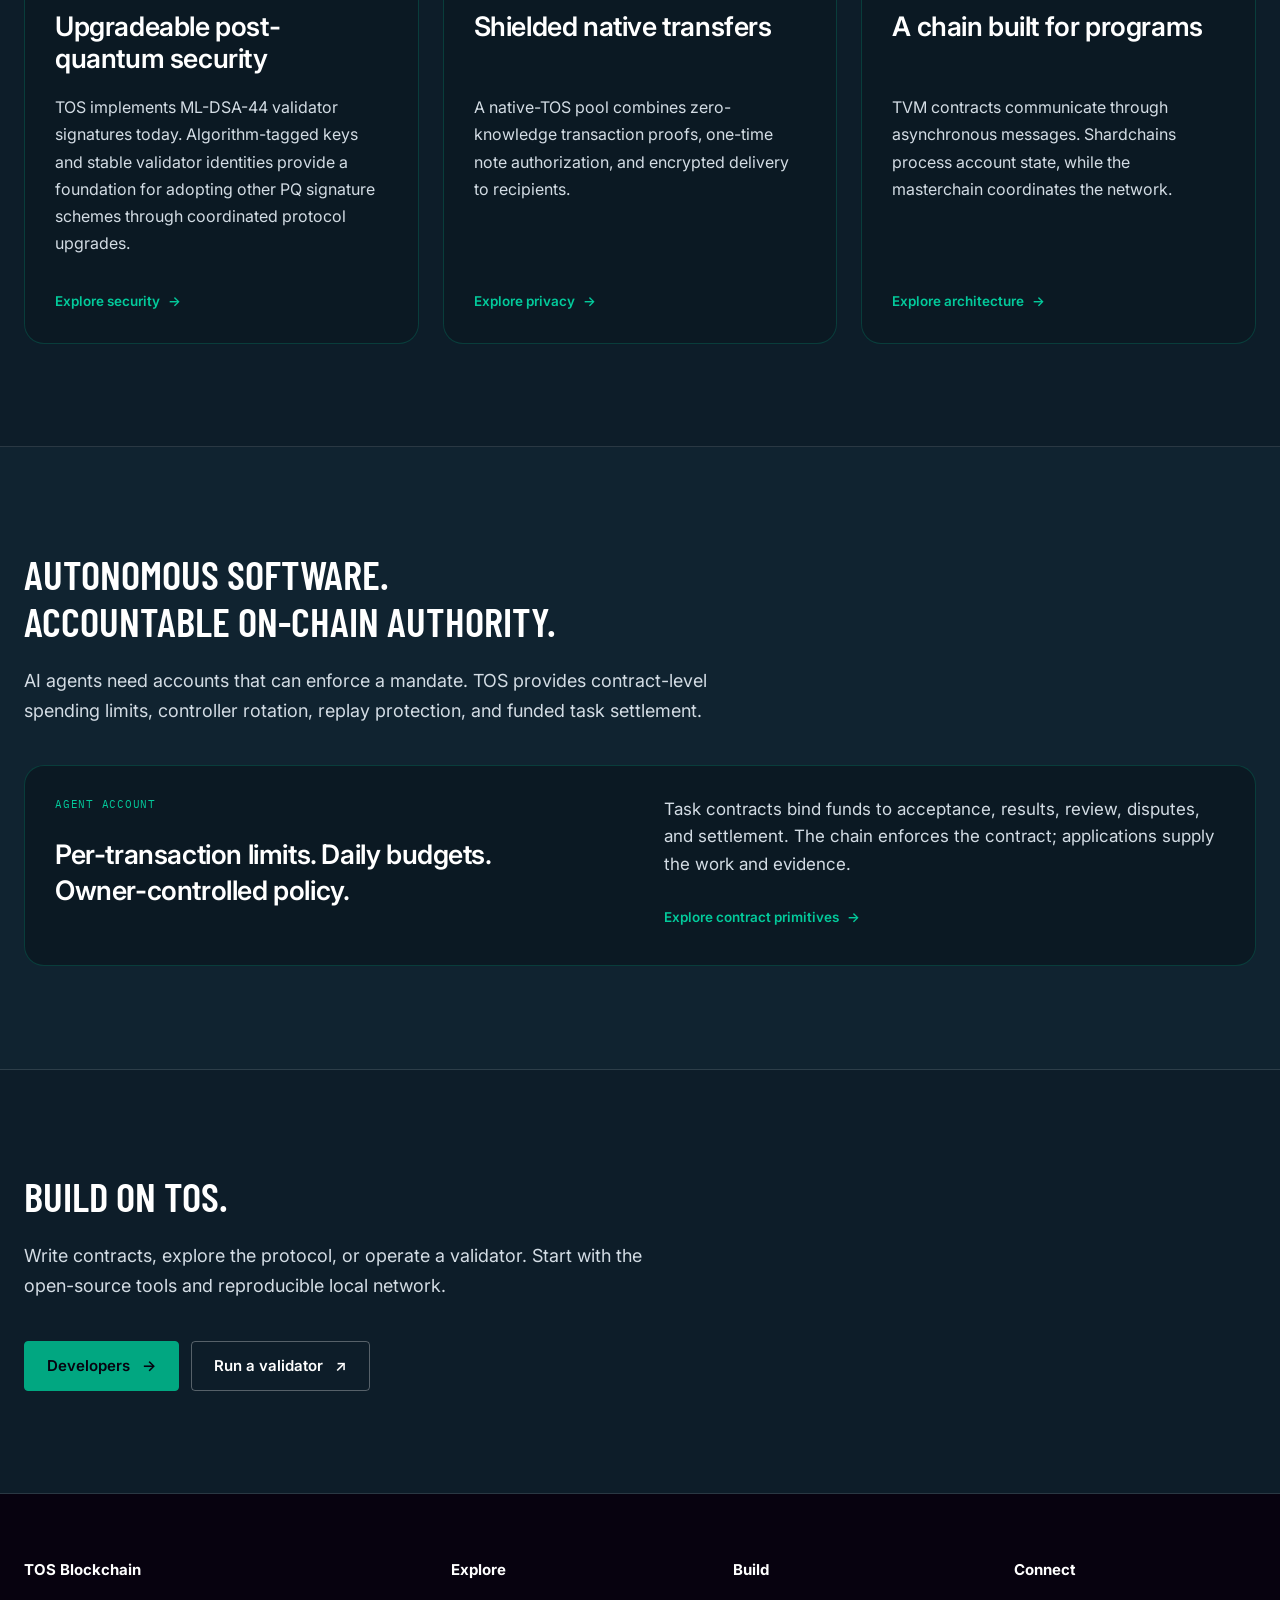
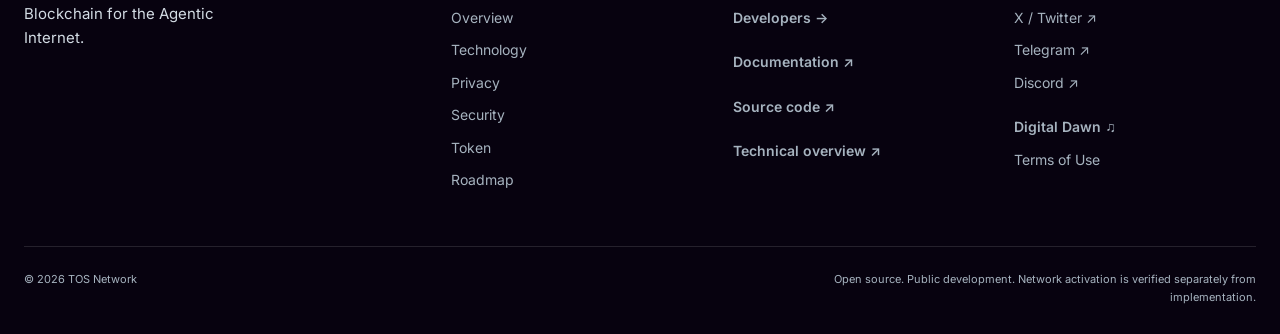
==== commit 5127b3fe: "Use the original hero flowing network in the build section" ====
--- a/index.html
+++ b/index.html
@@ -44,7 +44,7 @@
     <link rel="stylesheet" href="css/investor-home.css?v=20260828e" />
     <link rel="stylesheet" href="css/design-system.css?v=20260828e" />
     <link rel="stylesheet" href="css/lang-switcher.css?v=20260805b" />
-    <link rel="stylesheet" href="css/blockchain.css?v=20261003j" />
+    <link rel="stylesheet" href="css/blockchain.css?v=20261003k" />
     <script type="application/ld+json">
       {
         "@context": "https://schema.org",
@@ -566,9 +566,6 @@
         </div>
       </section>
       <section class="chain-section chain-build">
-        <div class="chain-build-wave" aria-hidden="true">
-          <canvas id="closing-wave-canvas" width="640" height="400"></canvas>
-        </div>
         <div class="shell">
           <div class="chain-section-head">
             <h2 data-i18n="home.build.h">Build on TOS.</h2>
@@ -665,7 +662,7 @@
     <script src="js/i18n.js?v=20261003c"></script>
     <script src="js/lang-switcher.js?v=20260805a"></script>
     <script src="js/blockchain.js?v=20261003a"></script>
-    <script src="js/wave-animation.js?v=20261003a"></script>
+    <script src="js/build-mesh.js?v=20261003a"></script>
     <script src="js/tos-music.js?v=20261003a"></script>
   </body>
 </html>
--- a/css/blockchain.css
+++ b/css/blockchain.css
@@ -950,14 +950,14 @@
   }
 }
 
-/* Restored closing wave from the original homepage. */
+/* Restored hero network from the original homepage. */
 .chain-build { position: relative; isolation: isolate; overflow: hidden; min-height: 420px; }
 .chain-build > .shell { position: relative; z-index: 1; }
 .chain-build .chain-section-head { max-width: 52%; }
-.chain-build-wave { position: absolute; inset: 0 0 0 48%; pointer-events: none; opacity: .8; mask-image: radial-gradient(ellipse at center, black 25%, transparent 75%); -webkit-mask-image: radial-gradient(ellipse at center, black 25%, transparent 75%); }
-.chain-build-wave canvas { display: block; width: 100%; height: 100%; }
+.chain-build .mesh-animation-container { position: absolute; inset: 0 0 0 48%; pointer-events: none; opacity: .75; overflow: hidden; mask-image: linear-gradient(90deg, transparent, black 18%, black 85%, transparent); -webkit-mask-image: linear-gradient(90deg, transparent, black 18%, black 85%, transparent); }
+.chain-build .mesh-animation-canvas { display: block; width: 100%; height: 100%; }
 @media (max-width: 820px) {
-  .chain-build { padding-bottom: 250px; }
+  .chain-build { padding-bottom: 290px; }
   .chain-build .chain-section-head { max-width: none; }
-  .chain-build-wave { inset: auto 0 0; height: 240px; }
-}
+  .chain-build .mesh-animation-container { inset: auto 0 0; height: 270px; }
+}
